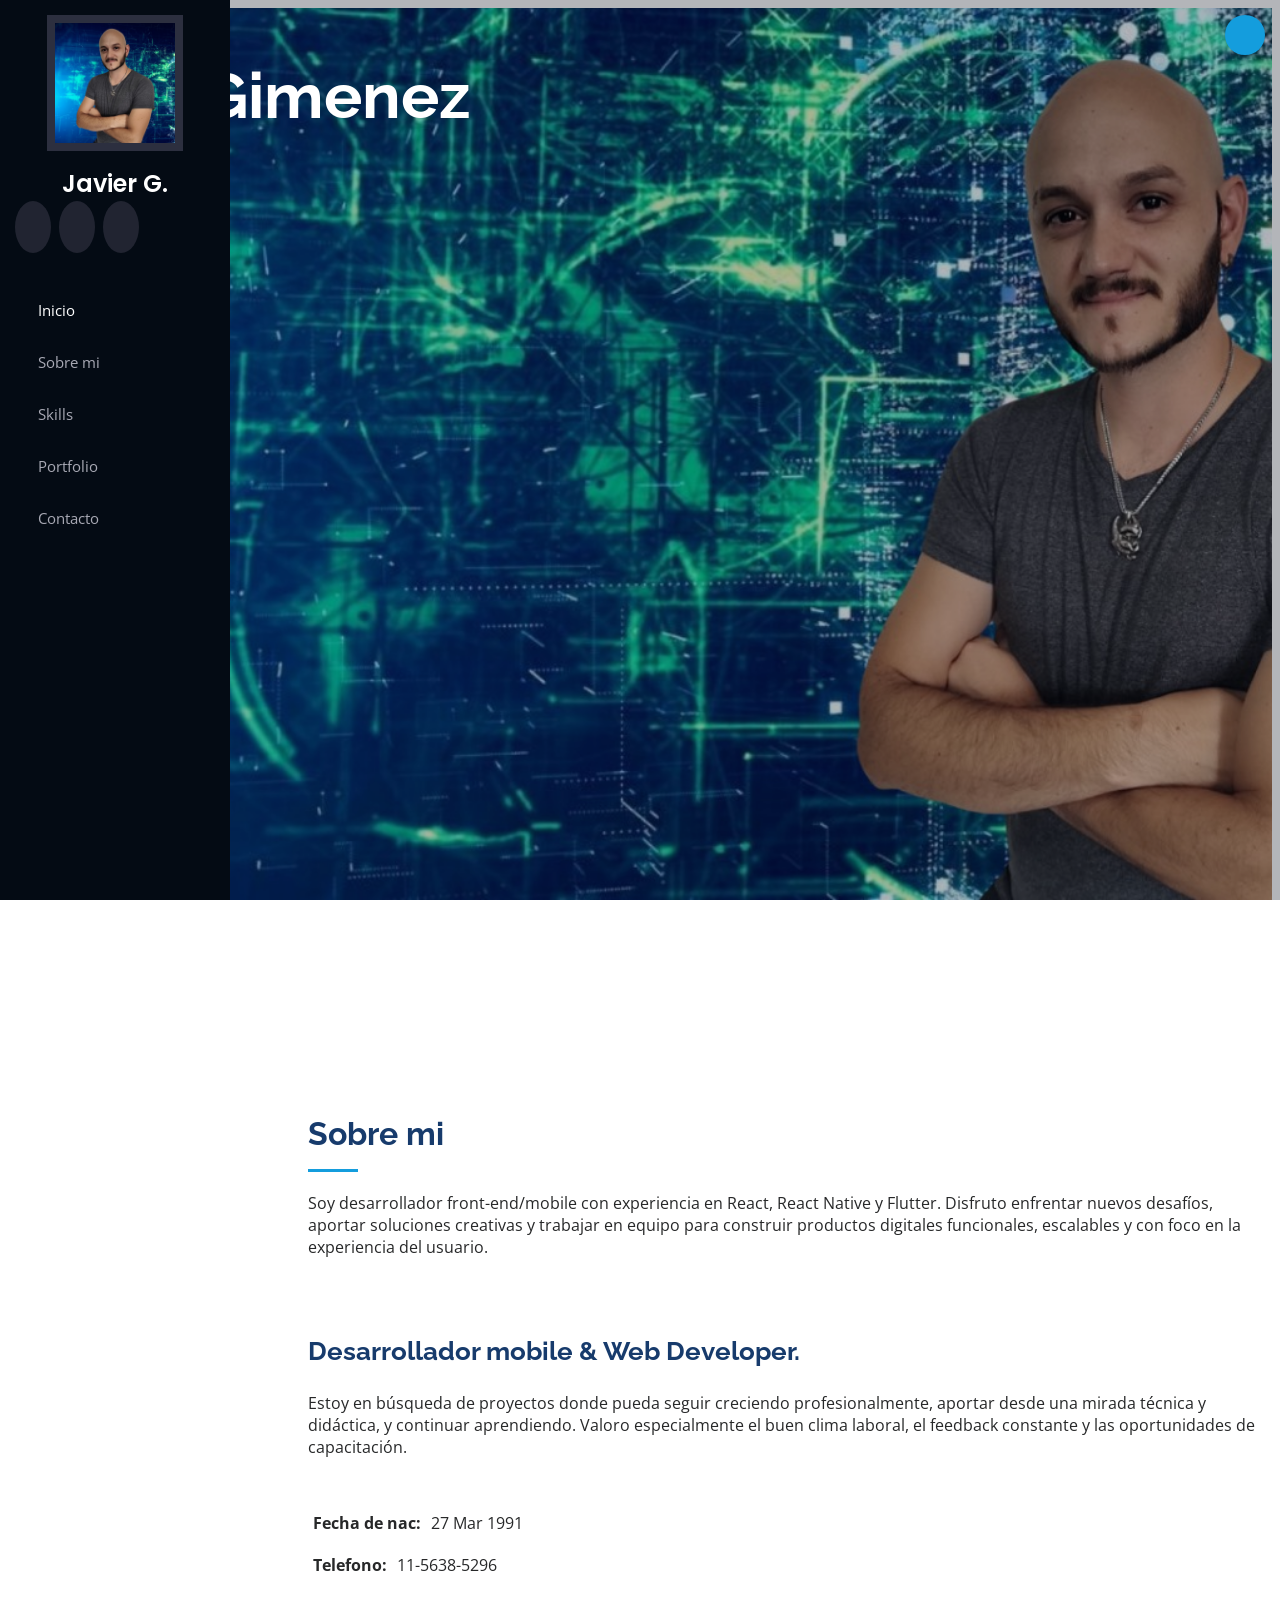
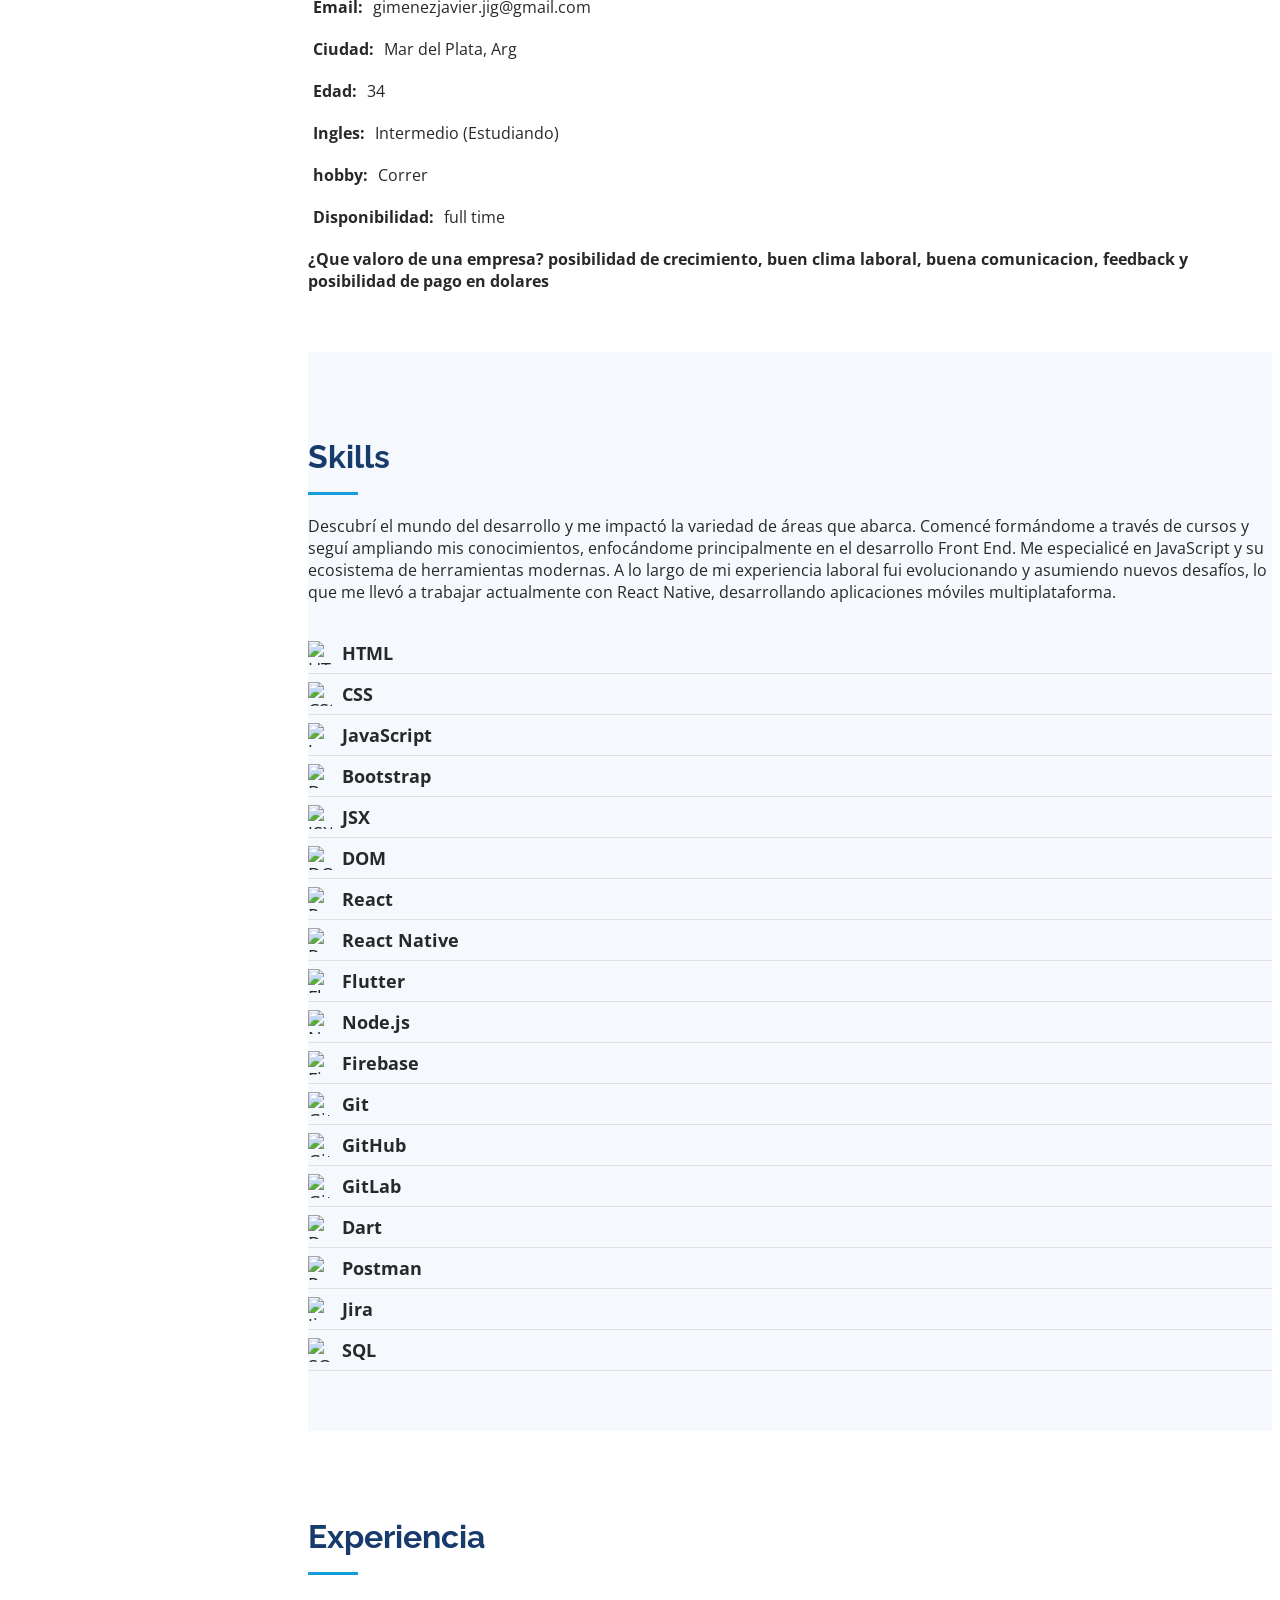
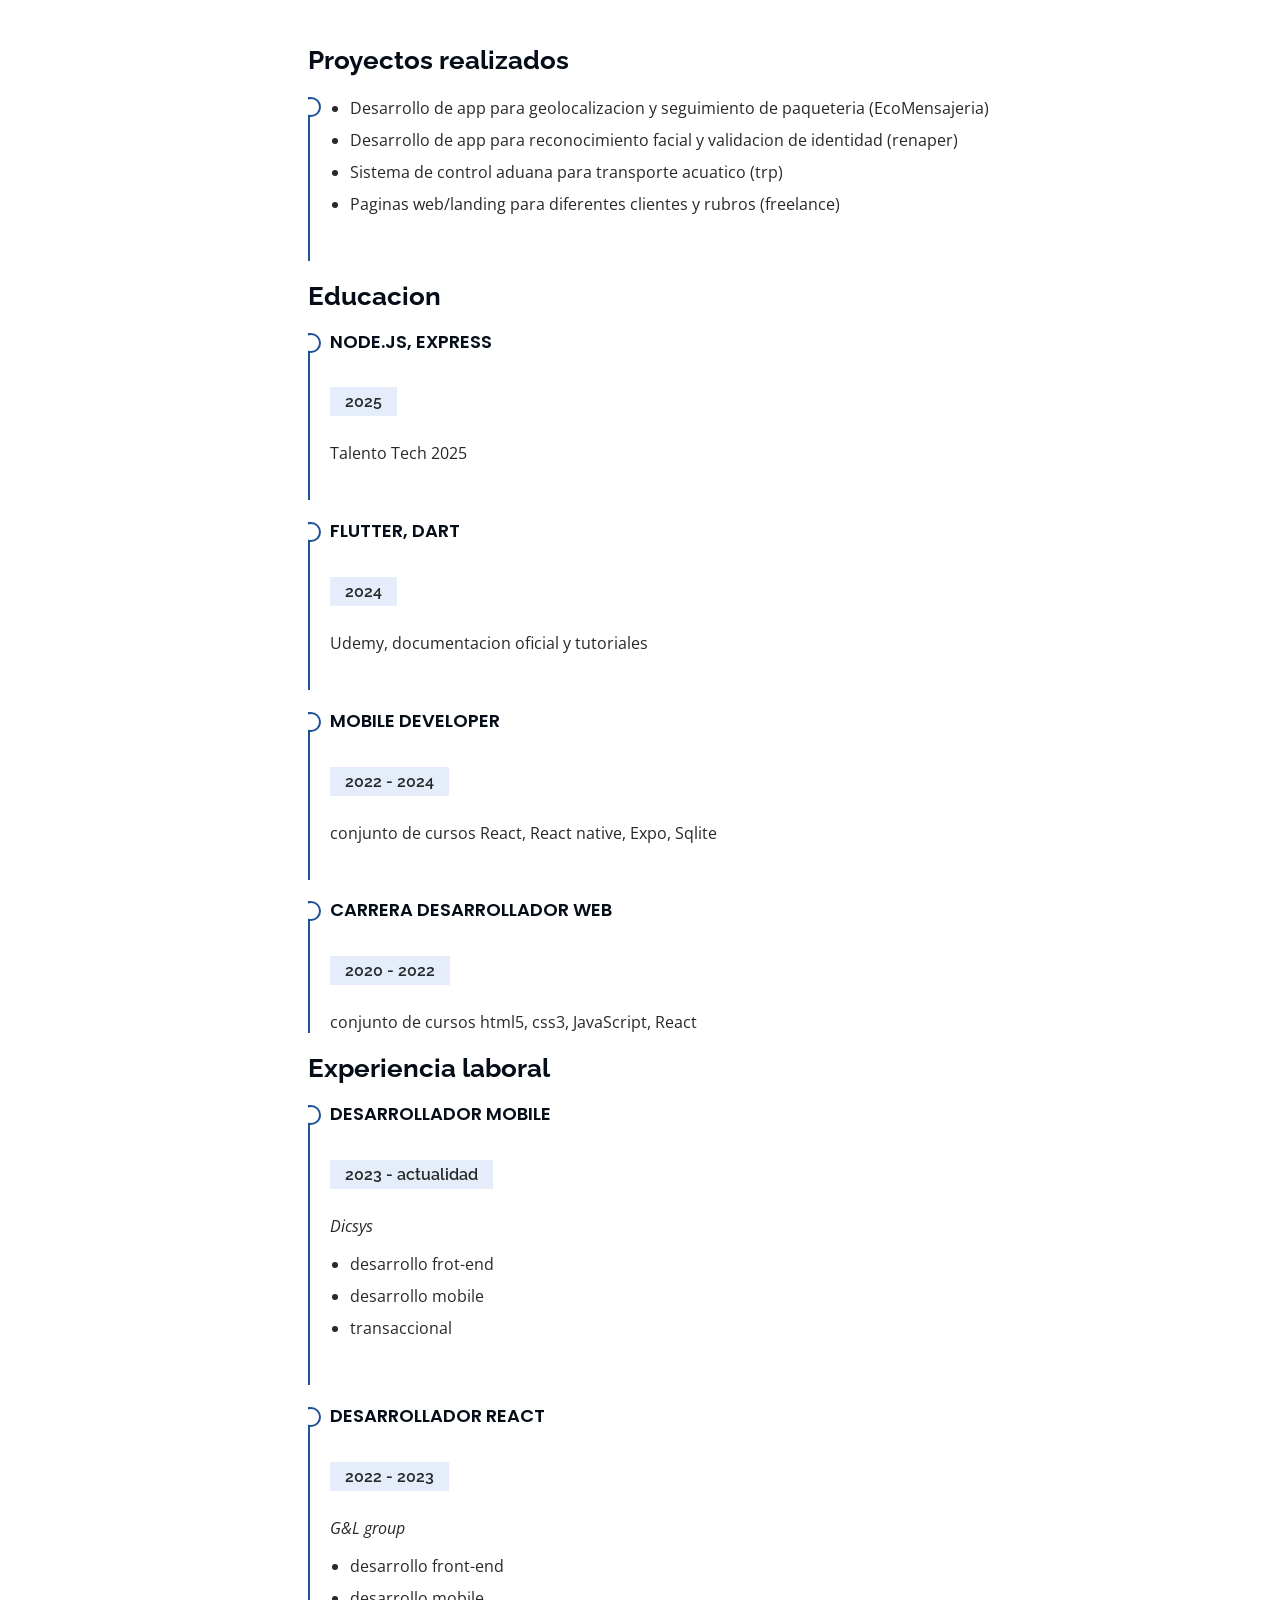
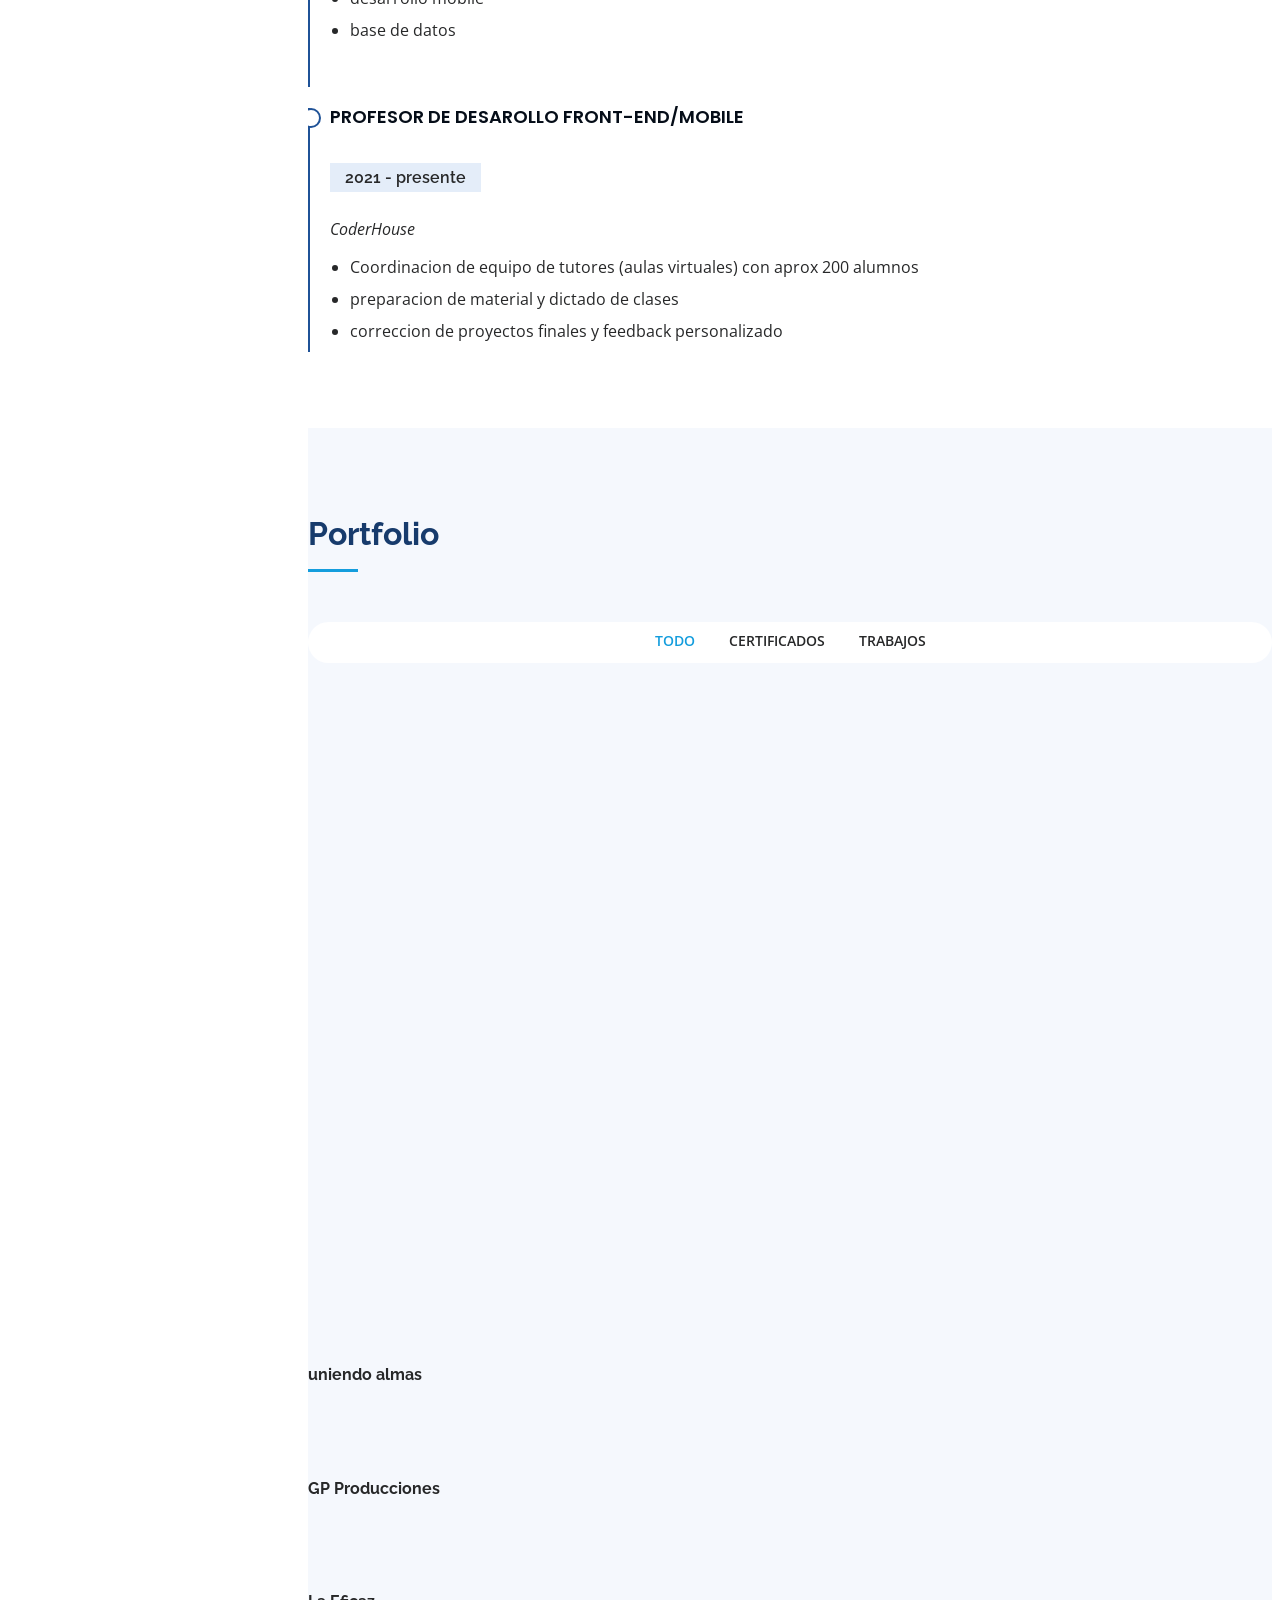
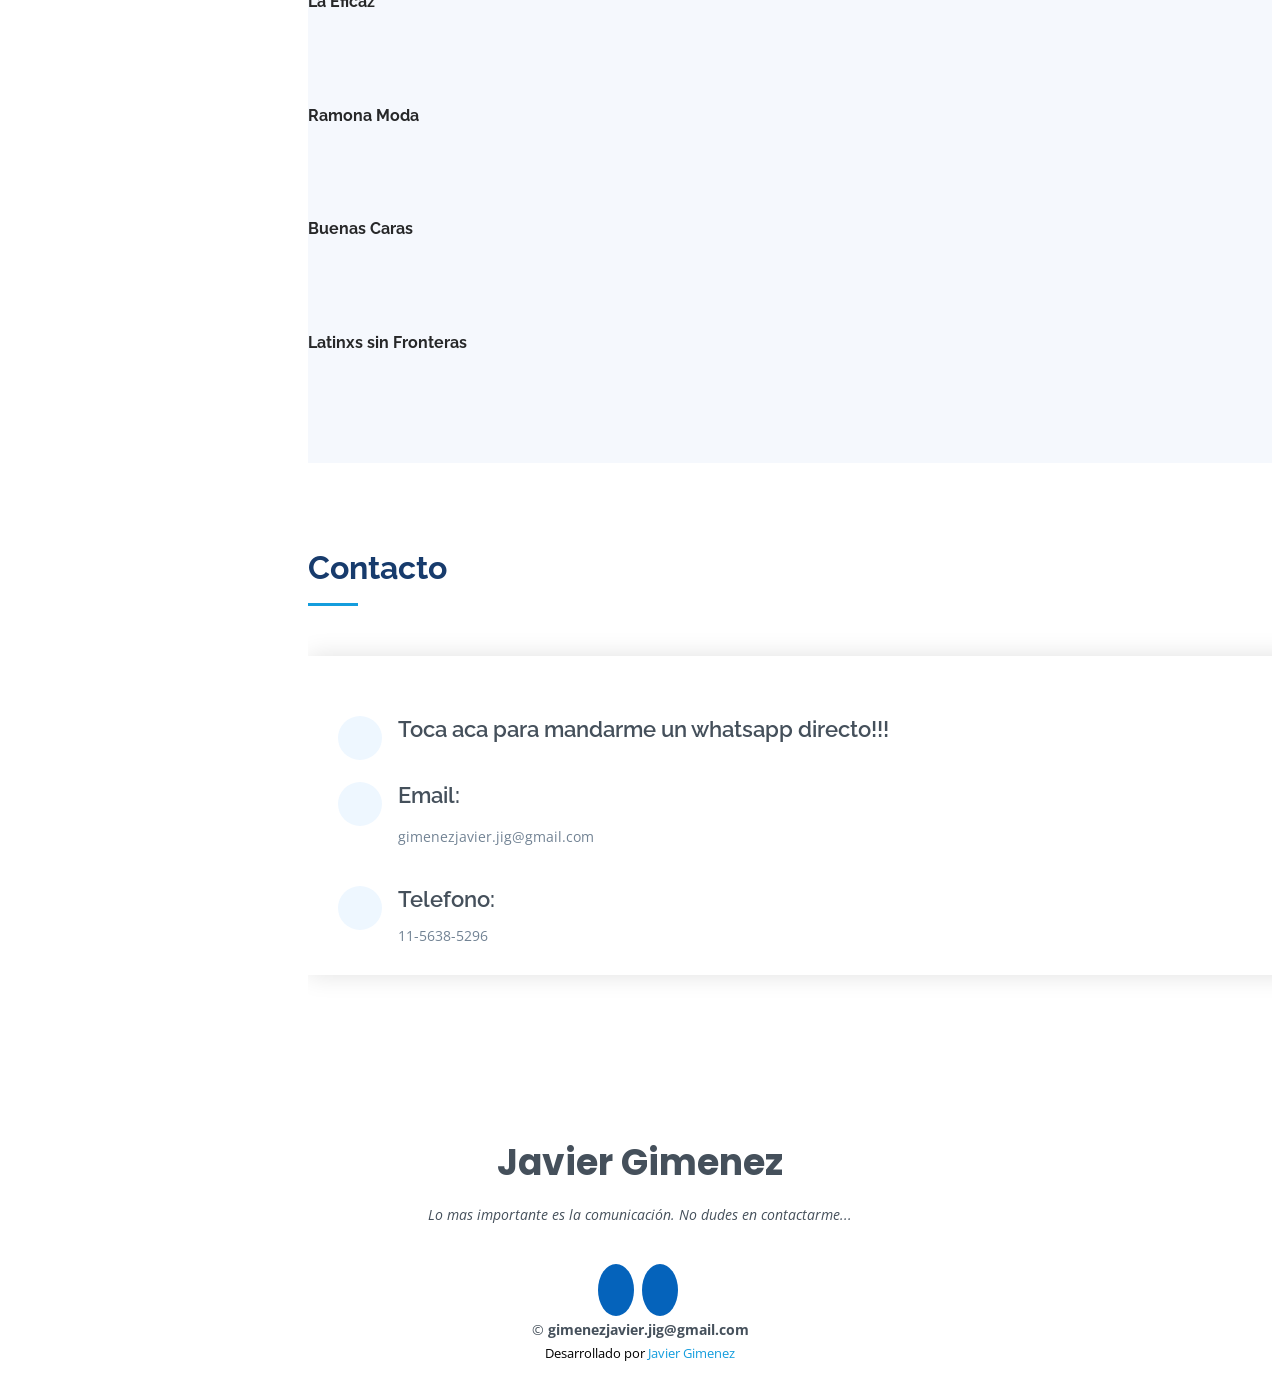
==== index.html @ b29e2209 "actualizacion 2025- mayo" ====
<!DOCTYPE html>
<html lang="en">

<head>
  <meta charset="utf-8">
  <meta content="width=device-width, initial-scale=1.0" name="viewport">

  <title>Javier Gimenez</title>
  <meta content="" name="description">
  <meta content="" name="keywords">

  <!-- Favicons -->
  <link href="assets/img/perfil1.png" rel="icon">
  <link href="assets/img/apple-touch-icon.png" rel="apple-touch-icon">

  <!-- Google Fonts -->
  <link href="https://fonts.googleapis.com/css?family=Open+Sans:300,300i,400,400i,600,600i,700,700i|Raleway:300,300i,400,400i,500,500i,600,600i,700,700i|Poppins:300,300i,400,400i,500,500i,600,600i,700,700i" rel="stylesheet">

  <!-- Vendor CSS Files -->
  <link href="assets/vendor/aos/aos.css" rel="stylesheet">
  <link href="assets/vendor/bootstrap/css/bootstrap.min.css" rel="stylesheet">
  <link href="assets/vendor/bootstrap-icons/bootstrap-icons.css" rel="stylesheet">
  <link href="assets/vendor/boxicons/css/boxicons.min.css" rel="stylesheet">
  <link href="assets/vendor/glightbox/css/glightbox.min.css" rel="stylesheet">
  <link href="assets/vendor/swiper/swiper-bundle.min.css" rel="stylesheet">

  <!-- Template Main CSS File -->
  <link href="assets/css/style.css" rel="stylesheet">

  <!-- =======================================================
  * Template Name: iPortfolio - v3.10.0
  * Template URL: https://bootstrapmade.com/iportfolio-bootstrap-portfolio-websites-template/
  * Author: BootstrapMade.com
  * License: https://bootstrapmade.com/license/
  ======================================================== -->
</head>

<body>

  <!-- ======= Mobile nav toggle button ======= -->
  <i class="bi bi-list mobile-nav-toggle d-xl-none"></i>

  <!-- ======= Header ======= -->
  <header id="header">
    <div class="d-flex flex-column">

      <div class="profile">
        <img src="assets/img/perfil.jpeg" alt="" class="img-fluid circle">
        <h1 class="text-light"><a href="index.html">Javier G.</a></h1>
        <div class="social-links mt-3 text-center">
          
          <a href="https://api.whatsapp.com/send?phone=541156385296&text=Hola%20Javier.%20me%20comunico%20desde%20el%20enlace%20de%tu%cv." class="whatsapp" target="_blank"><i class="bx bxl-whatsapp"></i></a>
          <a href="https://github.com/javierzlafe" class="github" target="_blank"><i class="bx bxl-github"></i></a>
          <a href="https://www.linkedin.com/in/javier-gimenez-jig/" class="linkedin" target="_blank"><i class="bx bxl-linkedin"></i></a>
        </div>
      </div>

      <nav id="navbar" class="nav-menu navbar">
        <ul>
          <li><a href="#hero" class="nav-link scrollto active"><i class="bx bx-home"></i> <span>Inicio</span></a></li>
          <li><a href="#about" class="nav-link scrollto"><i class="bx bx-user"></i> <span>Sobre mi</span></a></li>
          <li><a href="#skills" class="nav-link scrollto"><i class="bx bx-file-blank"></i> <span>Skills</span></a></li>
          <li><a href="#portfolio" class="nav-link scrollto"><i class="bx bx-book-content"></i> <span>Portfolio</span></a></li>
          
          <li><a href="#contact" class="nav-link scrollto"><i class="bx bx-envelope"></i> <span>Contacto</span></a></li>
        </ul>
      </nav><!-- .nav-menu -->
    </div>
  </header><!-- End Header -->

  <!-- ======= INICIO Section ======= -->
  <section id="hero" class="d-flex flex-column justify-content-center align-items-center">
    <div class="hero-container" data-aos="fade-in">
      <h1>Javier Gimenez</h1>
      <p>Desarrollador <span class="typed" data-typed-items="Front-end, Mobile, React/React native"></span></p>
    </div>
  </section><!-- End Hero -->

  <main id="main">

    <!-- ======= SOBRE MI Section ======= -->
    <section id="about" class="about">
      <div class="container">

        <div class="section-title">
          <h2>Sobre mi</h2>
          <p>Soy desarrollador front-end/mobile con experiencia en React, React Native y Flutter. Disfruto enfrentar nuevos desafíos, aportar soluciones creativas y trabajar en equipo para construir productos digitales funcionales, escalables y con foco en la experiencia del usuario.</p>
        </div>

        <div class="row">
          <div class="col-lg-4" data-aos="fade-right">
            <img src="assets/img/perfil1.png" class="img-fluid" alt="">
          </div>
          <div class="col-lg-8 pt-4 pt-lg-0 content" data-aos="fade-left">
            <h3>Desarrollador mobile &amp; Web Developer.</h3>
            <p class="fst-italic">
              Estoy en búsqueda de proyectos donde pueda seguir creciendo profesionalmente, aportar desde una mirada técnica y didáctica, y continuar aprendiendo. Valoro especialmente el buen clima laboral, el feedback constante y las oportunidades de capacitación.

            </p>
            <br>
            <div class="row">
              <div class="col-lg-6">
                <ul>
                  <li><i class="bi bi-chevron-right"></i> <strong>Fecha de nac:</strong> <span>27 Mar 1991</span></li>
                  <li><i class="bi bi-chevron-right"></i> <strong>Telefono:</strong> <span>11-5638-5296</span></li>
                  <li><i class="bi bi-chevron-right"></i> <strong>Email:</strong> <span>gimenezjavier.jig@gmail.com</span></li>
                  <li><i class="bi bi-chevron-right"></i> <strong>Ciudad:</strong> <span>Mar del Plata, Arg</span></li>
                </ul>
              </div>
              <div class="col-lg-6">
                <ul>
                  <li><i class="bi bi-chevron-right"></i> <strong>Edad:</strong> <span>34</span></li>
                  <li><i class="bi bi-chevron-right"></i> <strong>Ingles:</strong> <span>Intermedio (Estudiando)</span></li>
                  <li><i class="bi bi-chevron-right"></i> <strong>hobby:</strong> <span>Correr</span></li>
                  <li><i class="bi bi-chevron-right"></i> <strong>Disponibilidad:</strong> <span>full time</span></li>
                </ul>
              </div>
            </div>
            <p><b>
              ¿Que valoro de una empresa? posibilidad de crecimiento, buen clima laboral, buena comunicacion, feedback y posibilidad de pago en dolares
            </b></p>
          </div>
        </div>

      </div>
    </section><!-- End About Section -->

    <!-- ======= Skills Section ======= -->
    <section id="skills" class="skills section-bg">
      <div class="container">

        <div class="section-title">
          <h2>Skills</h2>
          <p>Descubrí el mundo del desarrollo y me impactó la variedad de 
            áreas que abarca. Comencé formándome a través de cursos y seguí 
            ampliando mis conocimientos, enfocándome principalmente en el 
            desarrollo Front End. Me especialicé en JavaScript y su ecosistema 
            de herramientas modernas. A lo largo de mi experiencia laboral 
            fui evolucionando y asumiendo nuevos desafíos, lo que me llevó a 
            trabajar actualmente con React Native, desarrollando aplicaciones 
            móviles multiplataforma.</p>
        </div>

        <div class="row skills-content">

          <div class="col-lg-6" data-aos="fade-up">
            <ul class="skills-list">
              <li>
                <img src="https://cdn.jsdelivr.net/gh/devicons/devicon/icons/html5/html5-original.svg" alt="HTML" class="skill-icon">
                <strong>HTML</strong>
              </li>
              <li>
                <img src="https://cdn.jsdelivr.net/gh/devicons/devicon/icons/css3/css3-original.svg" alt="CSS" class="skill-icon">
                <strong>CSS</strong>
              </li>
              <li>
                <img src="https://cdn.jsdelivr.net/gh/devicons/devicon/icons/javascript/javascript-original.svg" alt="JavaScript" class="skill-icon">
                <strong>JavaScript</strong>
              </li>
              <li>
                <img src="https://cdn.jsdelivr.net/gh/devicons/devicon/icons/bootstrap/bootstrap-original.svg" alt="Bootstrap" class="skill-icon">
                <strong>Bootstrap</strong>
              </li>
              <li>
                <img src="https://cdn.jsdelivr.net/gh/devicons/devicon/icons/react/react-original.svg" alt="JSX" class="skill-icon">
                <strong>JSX</strong>
              </li>
              <li>
                <img src="https://cdn.jsdelivr.net/gh/devicons/devicon/icons/javascript/javascript-original.svg" alt="DOM" class="skill-icon">
                <strong>DOM</strong>
              </li>
              <li>
                <img src="https://cdn.jsdelivr.net/gh/devicons/devicon/icons/react/react-original.svg" alt="React" class="skill-icon">
                <strong>React</strong>
              </li>
              <li>
                <img src="https://cdn.jsdelivr.net/gh/devicons/devicon/icons/react/react-original.svg" alt="React Native" class="skill-icon">
                <strong>React Native</strong>
              </li>
              <li>
                <img src="https://cdn.jsdelivr.net/gh/devicons/devicon/icons/flutter/flutter-original.svg" alt="Flutter" class="skill-icon">
                <strong>Flutter</strong>
              </li>
            </ul>
          </div>
        
          <div class="col-lg-6" data-aos="fade-up" data-aos-delay="100">
            <ul class="skills-list">
              
              <li>
                <img src="https://cdn.jsdelivr.net/gh/devicons/devicon/icons/nodejs/nodejs-original.svg" alt="Node.js" class="skill-icon">
                <strong>Node.js</strong>
              </li>
              <li>
                <img src="https://cdn.jsdelivr.net/gh/devicons/devicon/icons/firebase/firebase-plain.svg" alt="Firebase" class="skill-icon">
                <strong>Firebase</strong>
              </li>
              <li>
                <img src="https://cdn.jsdelivr.net/gh/devicons/devicon/icons/git/git-original.svg" alt="Git" class="skill-icon">
                <strong>Git</strong>
              </li>
              <li>
                <img src="https://cdn.jsdelivr.net/gh/devicons/devicon/icons/github/github-original.svg" alt="GitHub" class="skill-icon">
                <strong>GitHub</strong>
              </li>
              <li>
                <img src="https://cdn.jsdelivr.net/gh/devicons/devicon/icons/gitlab/gitlab-original.svg" alt="GitLab" class="skill-icon">
                <strong>GitLab</strong>
              </li>
              <li>
                <img src="https://cdn.jsdelivr.net/gh/devicons/devicon/icons/dart/dart-original.svg" alt="Dart" class="skill-icon">
                <strong>Dart</strong>
              </li>
              <li>
                <img src="https://cdn.jsdelivr.net/gh/devicons/devicon/icons/postman/postman-original.svg" alt="Postman" class="skill-icon">
                <strong>Postman</strong>
              </li>
              <li>
                <img src="https://cdn.jsdelivr.net/gh/devicons/devicon/icons/jira/jira-original.svg" alt="Jira" class="skill-icon">
                <strong>Jira</strong>
              </li>
              <li>
                <img src="https://cdn.jsdelivr.net/gh/devicons/devicon/icons/mysql/mysql-original.svg" alt="SQL" class="skill-icon">
                <strong>SQL</strong>
              </li>
            </ul>
          </div>
        
        </div>
        
        
        
        

      </div>
    </section><!-- End Skills Section -->

    <!-- ======= EXPERIENCIA Section ======= -->
    <section id="resume" class="resume">
      <div class="container">

        <div class="section-title">
          <h2>Experiencia</h2>
          
        </div>

        <div class="row">
          <div class="col-lg-6" data-aos="fade-up">
            <h3 class="resume-title">Proyectos realizados</h3>
            <div class="resume-item pb-0">
              <h4></h4>
              
              <ul>
                <li>Desarrollo de app para geolocalizacion y seguimiento de paqueteria (EcoMensajeria)</li>
                <li>Desarrollo de app para reconocimiento facial y validacion de identidad (renaper)</li>
                <li>Sistema de control aduana para transporte acuatico (trp)</li>
                <li>Paginas web/landing para diferentes clientes y rubros (freelance)</li>
              </ul>
            </div>

            <h3 class="resume-title">Educacion</h3>
            <div class="resume-item">
              <h4>Node.js, Express</h4>
              <h5>2025</h5>
              <p>Talento Tech 2025</em></p>
            </div>
            <div class="resume-item">
              <h4>Flutter, Dart</h4>
              <h5>2024</h5>
              <p>Udemy, documentacion oficial y tutoriales</em></p>
            </div>
            
            <div class="resume-item">
              <h4>Mobile developer</h4>
              <h5>2022 - 2024</h5>
              <p>conjunto de cursos React, React native, Expo, Sqlite</em></p>
            </div>
            <div class="resume-item">
              <h4>Carrera desarrollador web</h4>
              <h5>2020 - 2022</h5>
              <p>conjunto de cursos html5, css3, JavaScript, React</p>
            </div>
            
          </div>
          <div class="col-lg-6" data-aos="fade-up" data-aos-delay="100">
            <h3 class="resume-title">Experiencia laboral</h3>
            <div class="resume-item">
              <h4>desarrollador mobile</h4>
              <h5>2023 - actualidad</h5>
              <p><em>Dicsys</em></p>
              <ul>
                <li>desarrollo frot-end</li>
                <li>desarrollo mobile</li>
                <li>transaccional</li>
              </ul>
            </div>
            <div class="resume-item">
              <h4>desarrollador React</h4>
              <h5>2022 - 2023</h5>
              <p><em>G&L group </em></p>
              <ul>
                <li>desarrollo front-end</li>
                <li>desarrollo mobile</li>
                <li>base de datos</li>
              </ul>
            </div>
            <div class="resume-item">
              <h4>profesor de Desarollo front-end/mobile</h4>
              <h5>2021 - presente</h5>
              <p><em>CoderHouse</em></p>
              <ul>
                <li>Coordinacion de equipo de tutores
                  (aulas virtuales) con aprox 200 alumnos</li>
                <li>preparacion de material y dictado de clases</li>
                <li>correccion de proyectos finales y feedback personalizado</li>
                
              </ul>
            </div>
            
          </div>
        </div>

      </div>
    </section><!-- End Resume Section -->

    <!-- ======= Portfolio Section ======= -->
    <section id="portfolio" class="portfolio section-bg">
      <div class="container">

        <div class="section-title">
          <h2>Portfolio</h2>
          <p></p>
        </div>

        <div class="row" data-aos="fade-up">
          <div class="col-lg-12 d-flex justify-content-center">
            <ul id="portfolio-flters">
              <li data-filter="*" class="filter-active">Todo</li>
              <li data-filter=".filter-certificados">Certificados</li>
              <li data-filter=".filter-app">Trabajos</li>
              <!-- <li data-filter=".filter-web">Web</li> -->
            </ul>
          </div>
        </div>

        <div class="row portfolio-container" data-aos="fade-up" data-aos-delay="200">

          <div class="col-lg-4 col-md-6 portfolio-item filter-certificados">
            <div class="portfolio-wrap">
              <img src="assets/img/certificados/certificado j2se.jpg" class="img-fluid" alt="">
              <div class="portfolio-links">
                <a href="assets/img/certificados/certificado j2se.jpg" data-gallery="portfolioGallery" class="portfolio-lightbox" ><i class="bx bx-plus"></i></a>
                <!-- <a href="portfolio-details.html" title="More Details"><i class="bx bx-link"></i></a> -->
              </div>
            </div>
          </div>

          <div class="col-lg-4 col-md-6 portfolio-item filter-certificados">
            <div class="portfolio-wrap">
              <img src=" assets/img/certificados/certificado-desarrolloWeb.png" class="img-fluid" alt="">
              <div class="portfolio-links">
                <a href="assets/img/certificados/certificado-desarrolloWeb.png" data-gallery="portfolioGallery" class="portfolio-lightbox" ><i class="bx bx-plus"></i></a>
                
              </div>
            </div>
          </div>

          <div class="col-lg-4 col-md-6 portfolio-item filter-certificados">
            <div class="portfolio-wrap">
              <img src="assets/img/certificados/certificado Reactjs.jpg" class="img-fluid" alt="">
              <div class="portfolio-links">
                <a href="assets/img/certificados/certificado Reactjs.jpg" data-gallery="portfolioGallery" class="portfolio-lightbox" ><i class="bx bx-plus"></i></a>
                
              </div>
            </div>
          </div>
          <div class="col-lg-4 col-md-6 portfolio-item filter-certificados">
            <div class="portfolio-wrap">
              <img src="assets/img/certificados/certificado-gestionTiempoEficiencia.png" class="img-fluid" alt="">
              <div class="portfolio-links">
                <a href="assets/img/certificados/certificado-gestionTiempoEficiencia.png" data-gallery="portfolioGallery" class="portfolio-lightbox" ><i class="bx bx-plus"></i></a>                
              </div>
            </div>
          </div>


          <div class="col-lg-4 col-md-6 portfolio-item filter-certificados">
            <div class="portfolio-wrap">
              <img src="assets/img/certificados/certificado-JavaScript.png" class="img-fluid" alt="">
              <div class="portfolio-links">
                <a href="assets/img/certificados/certificado-JavaScript.png" data-gallery="portfolioGallery" class="portfolio-lightbox" ><i class="bx bx-plus"></i></a>
                
              </div>
            </div>
          </div>

          <div class="col-lg-4 col-md-6 portfolio-item filter-certificados">
            <div class="portfolio-wrap">
              <img src="assets/img/certificados/certificado java hibernate.jpg" class="img-fluid" alt="">
              <div class="portfolio-links">
                <a href="assets/img/certificados/certificado java hibernate.jpg" data-gallery="portfolioGallery" class="portfolio-lightbox" ><i class="bx bx-plus"></i></a>
                
              </div>
            </div>
          </div>

          <div class="col-lg-4 col-md-6 portfolio-item filter-certificados">
            <div class="portfolio-wrap">
              <img src="assets/img/certificados/desarrollo web 1.jpg" class="img-fluid" alt="">
              <div class="portfolio-links">
                <a href="assets/img/certificados/desarrollo web 1.jpg" data-gallery="portfolioGallery" class="portfolio-lightbox" ><i class="bx bx-plus"></i></a>
                
              </div>
            </div>
          </div>
          

          <div class="col-lg-4 col-md-6 portfolio-item filter-certificados">
            <div class="portfolio-wrap">
              <img src="assets/img/certificados/certificado-git.jpg" class="img-fluid" alt="">
              <div class="portfolio-links">
                <a href="assets/img/certificados/certificado-git.jpg" data-gallery="portfolioGallery" class="portfolio-lightbox" "><i class="bx bx-plus"></i></a>
                
              </div>
            </div>
          </div>

          

          <div class="col-lg-4 col-md-6 portfolio-item filter-certificados">
            <div class="portfolio-wrap">
              <img src="assets/img/certificados/certificado-React-Coderhouse.png" class="img-fluid" alt="">
              <div class="portfolio-links">
                <a href="assets/img/certificados/certificado-React-Coderhouse.png" data-gallery="portfolioGallery" class="portfolio-lightbox" ><i class="bx bx-plus"></i></a>
               
              </div>
            </div>
          </div>

          <div class="col-lg-4 col-md-6 portfolio-item filter-certificados">
            <div class="portfolio-wrap">
              <img src="assets/img/certificados/certificado-solucionesAgiles.png" class="img-fluid" alt="">
              <div class="portfolio-links">
                <a href="assets/img/certificados/certificado-solucionesAgiles.png" data-gallery="portfolioGallery" class="portfolio-lightbox" ><i class="bx bx-plus"></i></a>
                
              </div>
            </div>
          </div>
          <div class="col-lg-4 col-md-6 portfolio-item filter-certificados">
            <div class="portfolio-wrap">
              <img src="assets/img/certificados/desarrollo we 2.jpg" class="img-fluid" alt="">
              <div class="portfolio-links">
                <a href="assets/img/certificados/desarrollo we 2.jpg" data-gallery="portfolioGallery" class="portfolio-lightbox" ><i class="bx bx-plus"></i></a>
                
              </div>
            </div>
          </div>
          
          <div class="col-lg-4 col-md-6 portfolio-item filter-certificados">
            <div class="portfolio-wrap">
              <img src="assets/img/certificados/Spring.jpg" class="img-fluid" alt="">
              <div class="portfolio-links">
                <a href="assets/img/certificados/Spring.jpg" data-gallery="portfolioGallery" class="portfolio-lightbox" title="Web 3"><i class="bx bx-plus"></i></a>
                <a href="portfolio-details.html" title="More Details"><i class="bx bx-link"></i></a>
              </div>
            </div>
          </div>

             <!-- TRABAJOS -->

             <div class="col-lg-4 col-md-6 portfolio-item filter-app">
              <div class="portfolio-wrap" >
                <img src="assets/img/uniendoalmas.jpg" class="img-fluid" alt="">
                <div class="portfolio-info">
                  <h4>uniendo almas</h4>
                  
                  <div class="portfolio-links">
                    <a href="assets/img/uniendoalmas.jpg" data-gallery="portfolioGallery" class="portfolio-lightbox" ><i class="bx bx-plus"></i></a>
                    <a href="https://www.uniendoalma.com/" class="portfolio-details-lightbox" target="_blank" data-glightbox="type: external" title="pagina uniendo almas"><i class="bx bx-link"></i></a>
                  </div>
                </div>
              </div>
            </div>
  
            <div class="col-lg-4 col-md-6 portfolio-item filter-app">
              <div class="portfolio-wrap">
                <img src="assets/img/gp producciones2.jpg" class="img-fluid" alt="">
                <div class="portfolio-info">
                  <h4>GP Producciones</h4>
                  <div class="portfolio-links">
                    <a href="assets/img/gp producciones.jpg" data-gallery="portfolioGallery" class="portfolio-lightbox" ><i class="bx bx-plus"></i></a>
                    <a href="https://javierzlafe.github.io/GpProducciones/" class="portfolio-details-lightbox" target="_blank" data-glightbox="type: external" title="GP producciones"><i class="bx bx-link"></i></a>
                  </div>
                </div>
              </div>
            </div>
  
            <div class="col-lg-4 col-md-6 portfolio-item filter-app">
              <div class="portfolio-wrap">
                <img src="assets/img/la eficaz.jpg" class="img-fluid" alt="">
                <div class="portfolio-info">
                  <h4>La Eficaz</h4>
                  
                  <div class="portfolio-links">
                    <a href="assets/img/la eficaz.jpg" data-gallery="portfolioGallery" class="portfolio-lightbox"><i class="bx bx-plus"></i></a>
                    <a href="https://javierzlafe.github.io/LaEficaz/" class="portfolio-details-lightbox" target="_blank" data-glightbox="type: external" title="la eficaz"><i class="bx bx-link"></i></a>
                  </div>
                </div>
              </div>
            </div>
            <div class="col-lg-4 col-md-6 portfolio-item filter-app">
              <div class="portfolio-wrap">
                <img src="assets/img/ramona.jpg" class="img-fluid" alt="">
                <div class="portfolio-info">
                  <h4>Ramona Moda</h4>
                  
                  <div class="portfolio-links">
                    <a href="assets/img/ramona.jpg" data-gallery="portfolioGallery" class="portfolio-lightbox"><i class="bx bx-plus"></i></a>
                    <a href="https://javierzlafe.github.io/RamonaStyle/" class="portfolio-details-lightbox" target="_blank" data-glightbox="type: external" title="Ramona Moda"><i class="bx bx-link"></i></a>
                  </div>
                </div>
              </div>
            </div>
            <div class="col-lg-4 col-md-6 portfolio-item filter-app">
              <div class="portfolio-wrap">
                <img src="assets/img/buenas caras.jpg" class="img-fluid" alt="">
                <div class="portfolio-info">
                  <h4>Buenas Caras</h4>
                  
                  <div class="portfolio-links">
                    <a href="assets/img/buenas caras.jpg" data-gallery="portfolioGallery" class="portfolio-lightbox"><i class="bx bx-plus"></i></a>
                    <a href="https://javierzlafe.github.io/proyecto-coderhouse/" class="portfolio-details-lightbox" target="_blank" data-glightbox="type: external" title="la eficaz"><i class="bx bx-link"></i></a>
                  </div>
                </div>
              </div>
            </div>
            <div class="col-lg-4 col-md-6 portfolio-item filter-app">
              <div class="portfolio-wrap">
                <img src="assets/img/latinos.jpg" class="img-fluid" alt="">
                <div class="portfolio-info">
                  <h4>Latinxs sin Fronteras</h4>
                  
                  <div class="portfolio-links">
                    <a href="assets/img/latinos.jpg" data-gallery="portfolioGallery" class="portfolio-lightbox"><i class="bx bx-plus"></i></a>
                    <a href="https://javierzlafe.github.io/latinos-sin-fronteras/" class="portfolio-details-lightbox" target="_blank" data-glightbox="type: external" title="la eficaz"><i class="bx bx-link"></i></a>
                  </div>
                </div>
              </div>
            </div>

        </div>

      </div>
    </section><!-- End Portfolio Section -->

    <!-- ======= Services Section ======= -->
    <!-- <section id="services" class="services">
      <div class="container">

        <div class="section-title">
          <h2>Services</h2>
          <p>Magnam dolores commodi suscipit. Necessitatibus eius consequatur ex aliquid fuga eum quidem. Sit sint consectetur velit. Quisquam quos quisquam cupiditate. Et nemo qui impedit suscipit alias ea. Quia fugiat sit in iste officiis commodi quidem hic quas.</p>
        </div>

        <div class="row">
          <div class="col-lg-4 col-md-6 icon-box" data-aos="fade-up">
            <div class="icon"><i class="bi bi-briefcase"></i></div>
            <h4 class="title"><a href="">Lorem Ipsum</a></h4>
            <p class="description">Voluptatum deleniti atque corrupti quos dolores et quas molestias excepturi sint occaecati cupiditate non provident</p>
          </div>
          <div class="col-lg-4 col-md-6 icon-box" data-aos="fade-up" data-aos-delay="100">
            <div class="icon"><i class="bi bi-card-checklist"></i></div>
            <h4 class="title"><a href="">Dolor Sitema</a></h4>
            <p class="description">Minim veniam, quis nostrud exercitation ullamco laboris nisi ut aliquip ex ea commodo consequat tarad limino ata</p>
          </div>
          <div class="col-lg-4 col-md-6 icon-box" data-aos="fade-up" data-aos-delay="200">
            <div class="icon"><i class="bi bi-bar-chart"></i></div>
            <h4 class="title"><a href="">Sed ut perspiciatis</a></h4>
            <p class="description">Duis aute irure dolor in reprehenderit in voluptate velit esse cillum dolore eu fugiat nulla pariatur</p>
          </div>
          <div class="col-lg-4 col-md-6 icon-box" data-aos="fade-up" data-aos-delay="300">
            <div class="icon"><i class="bi bi-binoculars"></i></div>
            <h4 class="title"><a href="">Magni Dolores</a></h4>
            <p class="description">Excepteur sint occaecat cupidatat non proident, sunt in culpa qui officia deserunt mollit anim id est laborum</p>
          </div>
          <div class="col-lg-4 col-md-6 icon-box" data-aos="fade-up" data-aos-delay="400">
            <div class="icon"><i class="bi bi-brightness-high"></i></div>
            <h4 class="title"><a href="">Nemo Enim</a></h4>
            <p class="description">At vero eos et accusamus et iusto odio dignissimos ducimus qui blanditiis praesentium voluptatum deleniti atque</p>
          </div>
          <div class="col-lg-4 col-md-6 icon-box" data-aos="fade-up" data-aos-delay="500">
            <div class="icon"><i class="bi bi-calendar4-week"></i></div>
            <h4 class="title"><a href="">Eiusmod Tempor</a></h4>
            <p class="description">Et harum quidem rerum facilis est et expedita distinctio. Nam libero tempore, cum soluta nobis est eligendi</p>
          </div>
        </div>

      </div>
    </section> --><!-- End Services Section -->

    <!-- ======= Testimonials Section ======= -->
    <!-- End Testimonials Section -->

    <!-- ======= Contact Section ======= -->
    <section id="contact" class="contact">
      <div class="container" data-aos="fade-up">

        <div class="section-title">
          <h2>Contacto</h2>
        </div>

        <div class="row justify-content-center">

          <div class="col-lg-4">
            <div class="info">
              <div class="address">
                
                <i class="bi bi-whatsapp"></i>
                <a href="https://api.whatsapp.com/send?phone=541156385296&text=Hola javier.%20me%20comunico%20desde%20el%20enlace%20de%tu%cv." target="_blank" class="fa fa-whatsapp"><h4>Toca aca para mandarme un whatsapp directo!!!</h4></a>
                
              </div>

              <div class="email">
                <i class="bi bi-envelope"></i>
                <h4>Email:</h4>
                <p>gimenezjavier.jig@gmail.com</p>
              </div>

              <div class="phone">
                <i class="bi bi-phone"></i>
                <h4>Telefono:</h4>
                <p>11-5638-5296</p>
              </div>

            </div>

          </div>


        </div>

      </div>
    </section><!-- End Contact Section -->

  </main><!-- End #main -->

  <!-- ======= Footer ======= -->

  <footer id="footer">
    <div class="container">
      <h3>Javier Gimenez</h3>
      <p>Lo mas importante es la comunicación. No dudes en contactarme... </p>
      
      <div class="social-links">
        
        <a href="https://www.linkedin.com/in/javier-gimenez-jig/" class="linkedin" target="_blank"><i class="bx bxl-linkedin"></i></a>
        <a href="https://api.whatsapp.com/send?phone=541156385296&text=Hola%20Javier.%20me%20comunico%20desde%20el%20enlace%20de%tu%cv." class="whatsapp" target="_blank"><i class="bx bxl-whatsapp"></i></a>
        
      </div>
      
      <div class="copyright">
        &copy; <strong><span>gimenezjavier.jig@gmail.com</span></strong>
      </div>
      <div class="credits">
      
      Desarrollado por <a href="https://www.linkedin.com/in/javier-gimenez-jig/">Javier Gimenez </a></a>
      <a class="navbar-logo" target="_blank" href="https://www.linkedin.com/in/javier-gimenez-jig/">
        
      </a>
      </div>
    </div>
  </footer><!-- End Footer -->
  

  <a href="#" class="back-to-top d-flex align-items-center justify-content-center"><i class="bi bi-arrow-up-short"></i></a>

  <!-- Vendor JS Files -->
  <script src="assets/vendor/purecounter/purecounter_vanilla.js"></script>
  <script src="assets/vendor/aos/aos.js"></script>
  <script src="assets/vendor/bootstrap/js/bootstrap.bundle.min.js"></script>
  <script src="assets/vendor/glightbox/js/glightbox.min.js"></script>
  <script src="assets/vendor/isotope-layout/isotope.pkgd.min.js"></script>
  <script src="assets/vendor/swiper/swiper-bundle.min.js"></script>
  <script src="assets/vendor/typed.js/typed.min.js"></script>
  <script src="assets/vendor/waypoints/noframework.waypoints.js"></script>
  <script src="assets/vendor/php-email-form/validate.js"></script>

  <!-- Template Main JS File -->
  <script src="assets/js/main.js"></script>

</body>

</html>
---- assets/css/style.css ----
/**
* Template Name: iPortfolio - v3.10.0
* Template URL: https://bootstrapmade.com/iportfolio-bootstrap-portfolio-websites-template/
* Author: BootstrapMade.com
* License: https://bootstrapmade.com/license/
*/

/*--------------------------------------------------------------
# General
--------------------------------------------------------------*/
body {
  font-family: "Open Sans", sans-serif;
  color: #272829;
}

a {
  color: #149ddd;
  text-decoration: none;
}

a:hover {
  color: #37b3ed;
  text-decoration: none;
}

h1,
h2,
h3,
h4,
h5,
h6 {
  font-family: "Raleway", sans-serif;
}

/*--------------------------------------------------------------
# Back to top button
--------------------------------------------------------------*/
.back-to-top {
  position: fixed;
  visibility: hidden;
  opacity: 0;
  right: 15px;
  bottom: 15px;
  z-index: 996;
  background: #149ddd;
  width: 40px;
  height: 40px;
  border-radius: 50px;
  transition: all 0.4s;
}

.back-to-top i {
  font-size: 28px;
  color: #fff;
  line-height: 0;
}

.back-to-top:hover {
  background: #2eafec;
  color: #fff;
}

.back-to-top.active {
  visibility: visible;
  opacity: 1;
}

/*--------------------------------------------------------------
# Header
--------------------------------------------------------------*/
#header {
  position: fixed;
  top: 0;
  left: 0;
  bottom: 0;
  width: 200px;
  transition: all ease-in-out 0.5s;
  z-index: 9997;
  transition: all 0.5s;
  padding: 0 15px;
  background: #040b14;
  overflow-y: auto;
}

#header .profile img {
  margin: 15px auto;
  display: block;
  width: 120px;
  border: 8px solid #2c2f3f;
}

#header .profile h1 {
  font-size: 24px;
  margin: 0;
  padding: 0;
  font-weight: 600;
  -moz-text-align-last: center;
  text-align-last: center;
  font-family: "Poppins", sans-serif;
}

#header .profile h1 a,
#header .profile h1 a:hover {
  color: #fff;
  text-decoration: none;
}

#header .profile .social-links a {
  font-size: 18px;
  display: inline-block;
  background: #212431;
  color: #fff;
  line-height: 1;
  padding: 8px 0;
  margin-right: 4px;
  border-radius: 50%;
  text-align: center;
  width: 36px;
  height: 36px;
  transition: 0.3s;
}

#header .profile .social-links a:hover {
  background: #149ddd;
  color: #fff;
  text-decoration: none;
}

#main {
  margin-left: 300px;
}

@media (max-width: 1199px) {
  #header {
    left: -300px;
  }

  #main {
    margin-left: 0;
  }
}

/*--------------------------------------------------------------
# Navigation Menu
--------------------------------------------------------------*/
/* Desktop Navigation */
.nav-menu {
  padding: 30px 0 0 0;
}

.nav-menu * {
  margin: 0;
  padding: 0;
  list-style: none;
}

.nav-menu>ul>li {
  position: relative;
  white-space: nowrap;
}

.nav-menu a,
.nav-menu a:focus {
  display: flex;
  align-items: center;
  color: #a8a9b4;
  padding: 12px 15px;
  margin-bottom: 8px;
  transition: 0.3s;
  font-size: 15px;
}

.nav-menu a i,
.nav-menu a:focus i {
  font-size: 24px;
  padding-right: 8px;
  color: #6f7180;
}

.nav-menu a:hover,
.nav-menu .active,
.nav-menu .active:focus,
.nav-menu li:hover>a {
  text-decoration: none;
  color: #fff;
}

.nav-menu a:hover i,
.nav-menu .active i,
.nav-menu .active:focus i,
.nav-menu li:hover>a i {
  color: #149ddd;
}

/* Mobile Navigation */
.mobile-nav-toggle {
  position: fixed;
  right: 15px;
  top: 15px;
  z-index: 9998;
  border: 0;
  font-size: 24px;
  transition: all 0.4s;
  outline: none !important;
  background-color: #149ddd;
  color: #fff;
  width: 40px;
  height: 40px;
  display: inline-flex;
  align-items: center;
  justify-content: center;
  line-height: 0;
  border-radius: 50px;
  cursor: pointer;
}

.mobile-nav-active {
  overflow: hidden;
}

.mobile-nav-active #header {
  left: 0;
}

/*--------------------------------------------------------------
# Hero Section
--------------------------------------------------------------*/
#hero {
  width: 100%;
  height: 100vh;
  background: url("../img/banner-azul.jpeg") top center;
  background-size: cover;
}

#hero:before {
  content: "";
  background: rgba(5, 13, 24, 0.3);
  position: absolute;
  bottom: 0;
  top: 0;
  left: 0;
  right: 0;
  z-index: 1;
}

#hero .hero-container {
  position: relative;
  z-index: 2;
  min-width: 300px;
}

#hero h1 {
  margin: 0 0 10px 0;
  font-size: 64px;
  font-weight: 700;
  line-height: 56px;
  color: #fff;
}

#hero p {
  color: #fff;
  margin-bottom: 50px;
  font-size: 26px;
  font-family: "Poppins", sans-serif;
}

#hero p span {
  color: #fff;
  padding-bottom: 4px;
  letter-spacing: 1px;
  border-bottom: 3px solid #149ddd;
}

@media (min-width: 1024px) {
  #hero {
    background-attachment: fixed;
  }
}

@media (max-width: 768px) {
  #hero h1 {
    font-size: 28px;
    line-height: 36px;
  }

  #hero h2 {
    font-size: 18px;
    line-height: 24px;
    margin-bottom: 30px;
  }
}

/*--------------------------------------------------------------
# Sections General
--------------------------------------------------------------*/
section {
  padding: 60px 0;
  overflow: hidden;
}

.section-bg {
  background: #f5f8fd;
}

.section-title {
  padding-bottom: 30px;
}

.section-title h2 {
  font-size: 32px;
  font-weight: bold;
  margin-bottom: 20px;
  padding-bottom: 20px;
  position: relative;
  color: #173b6c;
}

.section-title h2::after {
  content: "";
  position: absolute;
  display: block;
  width: 50px;
  height: 3px;
  background: #149ddd;
  bottom: 0;
  left: 0;
}

.section-title p {
  margin-bottom: 0;
}

/*--------------------------------------------------------------
# About
--------------------------------------------------------------*/
.about .content h3 {
  font-weight: 700;
  font-size: 26px;
  color: #173b6c;
}

.about .content ul {
  list-style: none;
  padding: 0;
}

.about .content ul li {
  margin-bottom: 20px;
  display: flex;
  align-items: center;
}

.about .content ul strong {
  margin-right: 10px;
}

.about .content ul i {
  font-size: 16px;
  margin-right: 5px;
  color: #149ddd;
  line-height: 0;
}

.about .content p:last-child {
  margin-bottom: 0;
}

/*--------------------------------------------------------------
# Facts
--------------------------------------------------------------*/
.facts {
  padding-bottom: 30px;
}

.facts .count-box {
  padding: 30px;
  width: 100%;
}

.facts .count-box i {
  display: block;
  font-size: 44px;
  color: #149ddd;
  float: left;
  line-height: 0;
}

.facts .count-box span {
  font-size: 48px;
  line-height: 40px;
  display: block;
  font-weight: 700;
  color: #050d18;
  margin-left: 60px;
}

.facts .count-box p {
  padding: 15px 0 0 0;
  margin: 0 0 0 60px;
  font-family: "Raleway", sans-serif;
  font-size: 14px;
  color: #122f57;
}

.facts .count-box a {
  font-weight: 600;
  display: block;
  margin-top: 20px;
  color: #122f57;
  font-size: 15px;
  font-family: "Poppins", sans-serif;
  transition: ease-in-out 0.3s;
}

.facts .count-box a:hover {
  color: #1f5297;
}

/*--------------------------------------------------------------
# Akills
--------------------------------------------------------------*/
.skills .progress {
  height: 60px;
  display: block;
  background: none;
  border-radius: 0;
}

.skills .progress .skill {
  padding: 0;
  margin: 0 0 6px 0;
  text-transform: uppercase;
  display: block;
  font-weight: 600;
  font-family: "Poppins", sans-serif;
  color: #050d18;
}

.skills .progress .skill .val {
  float: right;
  font-style: normal;
}

.skills .progress-bar-wrap {
  background: #dce8f8;
  height: 10px;
}

.skills .progress-bar {
  width: 1px;
  height: 10px;
  transition: 0.9s;
  background-color: #149ddd;
}

/*--------------------------------------------------------------
# Resume
--------------------------------------------------------------*/
.resume .resume-title {
  font-size: 26px;
  font-weight: 700;
  margin-top: 20px;
  margin-bottom: 20px;
  color: #050d18;
}

.resume .resume-item {
  padding: 0 0 20px 20px;
  margin-top: -2px;
  border-left: 2px solid #1f5297;
  position: relative;
}

.resume .resume-item h4 {
  line-height: 18px;
  font-size: 18px;
  font-weight: 600;
  text-transform: uppercase;
  font-family: "Poppins", sans-serif;
  color: #050d18;
  margin-bottom: 10px;
}

.resume .resume-item h5 {
  font-size: 16px;
  background: #e4edf9;
  padding: 5px 15px;
  display: inline-block;
  font-weight: 600;
  margin-bottom: 10px;
}

.resume .resume-item ul {
  padding-left: 20px;
}

.resume .resume-item ul li {
  padding-bottom: 10px;
}

.resume .resume-item:last-child {
  padding-bottom: 0;
}

.resume .resume-item::before {
  content: "";
  position: absolute;
  width: 16px;
  height: 16px;
  border-radius: 50px;
  left: -9px;
  top: 0;
  background: #fff;
  border: 2px solid #1f5297;
}

/*--------------------------------------------------------------
# Portfolio
--------------------------------------------------------------*/
.portfolio .portfolio-item {
  margin-bottom: 30px;
}

.portfolio #portfolio-flters {
  padding: 0;
  margin: 0 auto 35px auto;
  list-style: none;
  text-align: center;
  background: #fff;
  border-radius: 50px;
  padding: 2px 15px;
}

.portfolio #portfolio-flters li {
  cursor: pointer;
  display: inline-block;
  padding: 10px 15px 8px 15px;
  font-size: 14px;
  font-weight: 600;
  line-height: 1;
  text-transform: uppercase;
  color: #272829;
  margin-bottom: 5px;
  transition: all 0.3s ease-in-out;
}

.portfolio #portfolio-flters li:hover,
.portfolio #portfolio-flters li.filter-active {
  color: #149ddd;
}

.portfolio #portfolio-flters li:last-child {
  margin-right: 0;
}

.portfolio .portfolio-wrap {
  transition: 0.3s;
  position: relative;
  overflow: hidden;
  z-index: 1;
}

.portfolio .portfolio-wrap::before {
  content: "";
  background: rgba(255, 255, 255, 0.5);
  position: absolute;
  left: 0;
  right: 0;
  top: 0;
  bottom: 0;
  transition: all ease-in-out 0.3s;
  z-index: 2;
  opacity: 0;
}

.portfolio .portfolio-wrap .portfolio-links {
  opacity: 1;
  left: 0;
  right: 0;
  bottom: -60px;
  z-index: 3;
  position: absolute;
  transition: all ease-in-out 0.3s;
  display: flex;
  justify-content: center;
}

.portfolio .portfolio-wrap .portfolio-links a {
  color: #fff;
  font-size: 28px;
  text-align: center;
  background: rgba(20, 157, 221, 0.75);
  transition: 0.3s;
  width: 50%;
}

.portfolio .portfolio-wrap .portfolio-links a:hover {
  background: rgba(20, 157, 221, 0.95);
}

.portfolio .portfolio-wrap .portfolio-links a+a {
  border-left: 1px solid #37b3ed;
}

.portfolio .portfolio-wrap:hover::before {
  top: 0;
  left: 0;
  right: 0;
  bottom: 0;
  opacity: 1;
}

.portfolio .portfolio-wrap:hover .portfolio-links {
  opacity: 1;
  bottom: 0;
}

/*--------------------------------------------------------------
# Portfolio Details
--------------------------------------------------------------*/
.portfolio-details {
  padding-top: 40px;
}

.portfolio-details .portfolio-details-slider img {
  width: 100%;
}

.portfolio-details .portfolio-details-slider .swiper-pagination {
  margin-top: 20px;
  position: relative;
}

.portfolio-details .portfolio-details-slider .swiper-pagination .swiper-pagination-bullet {
  width: 12px;
  height: 12px;
  background-color: #fff;
  opacity: 1;
  border: 1px solid #149ddd;
}

.portfolio-details .portfolio-details-slider .swiper-pagination .swiper-pagination-bullet-active {
  background-color: #149ddd;
}

.portfolio-details .portfolio-info {
  padding: 30px;
  box-shadow: 0px 0 30px rgba(5, 13, 24, 0.08);
}

.portfolio-details .portfolio-info h3 {
  font-size: 22px;
  font-weight: 700;
  margin-bottom: 20px;
  padding-bottom: 20px;
  border-bottom: 1px solid #eee;
}

.portfolio-details .portfolio-info ul {
  list-style: none;
  padding: 0;
  font-size: 15px;
}

.portfolio-details .portfolio-info ul li+li {
  margin-top: 10px;
}

.portfolio-details .portfolio-description {
  padding-top: 30px;
}

.portfolio-details .portfolio-description h2 {
  font-size: 26px;
  font-weight: 700;
  margin-bottom: 20px;
}

.portfolio-details .portfolio-description p {
  padding: 0;
}

/*--------------------------------------------------------------
# Services
--------------------------------------------------------------*/
.services .icon-box {
  margin-bottom: 20px;
}

.services .icon {
  float: left;
  display: flex;
  align-items: center;
  justify-content: center;
  width: 54px;
  height: 54px;
  background: #149ddd;
  border-radius: 50%;
  transition: 0.5s;
  border: 1px solid #149ddd;
}

.services .icon i {
  color: #fff;
  font-size: 24px;
  line-height: 0;
}

.services .icon-box:hover .icon {
  background: #fff;
}

.services .icon-box:hover .icon i {
  color: #149ddd;
}

.services .title {
  margin-left: 80px;
  font-weight: 700;
  margin-bottom: 15px;
  font-size: 18px;
}

.services .title a {
  color: #343a40;
}

.services .title a:hover {
  color: #149ddd;
}

.services .description {
  margin-left: 80px;
  line-height: 24px;
  font-size: 14px;
}

/*--------------------------------------------------------------
# Testimonials
--------------------------------------------------------------*/
.testimonials .testimonials-carousel,
.testimonials .testimonials-slider {
  overflow: hidden;
}

.testimonials .testimonial-item {
  box-sizing: content-box;
  text-align: center;
  min-height: 320px;
}

.testimonials .testimonial-item .testimonial-img {
  width: 90px;
  border-radius: 50%;
  margin: 0 auto;
}

.testimonials .testimonial-item h3 {
  font-size: 18px;
  font-weight: bold;
  margin: 10px 0 5px 0;
  color: #111;
}

.testimonials .testimonial-item h4 {
  font-size: 14px;
  color: #999;
  margin: 0;
}

.testimonials .testimonial-item .quote-icon-left,
.testimonials .testimonial-item .quote-icon-right {
  color: #c3e8fa;
  font-size: 26px;
}

.testimonials .testimonial-item .quote-icon-left {
  display: inline-block;
  left: -5px;
  position: relative;
}

.testimonials .testimonial-item .quote-icon-right {
  display: inline-block;
  right: -5px;
  position: relative;
  top: 10px;
}

.testimonials .testimonial-item p {
  font-style: italic;
  margin: 0 15px 15px 15px;
  padding: 20px;
  background: #fff;
  position: relative;
  margin-bottom: 35px;
  border-radius: 6px;
  box-shadow: 0px 2px 15px rgba(0, 0, 0, 0.1);
}

.testimonials .testimonial-item p::after {
  content: "";
  width: 0;
  height: 0;
  border-top: 20px solid #fff;
  border-right: 20px solid transparent;
  border-left: 20px solid transparent;
  position: absolute;
  bottom: -20px;
  left: calc(50% - 20px);
}

.testimonials .swiper-pagination {
  margin-top: 20px;
  position: relative;
}

.testimonials .swiper-pagination .swiper-pagination-bullet {
  width: 12px;
  height: 12px;
  background-color: #fff;
  opacity: 1;
  border: 1px solid #149ddd;
}

.testimonials .swiper-pagination .swiper-pagination-bullet-active {
  background-color: #149ddd;
}

/*--------------------------------------------------------------
# Contact
--------------------------------------------------------------*/
.contact {
  padding-bottom: 130px;
}

.contact .info {
  padding: 30px;
  background: #fff;
  width: 100%;
  box-shadow: 0 0 24px 0 rgba(0, 0, 0, 0.12);
}

.contact .info i {
  font-size: 20px;
  color: #149ddd;
  float: left;
  width: 44px;
  height: 44px;
  background: #dff3fc;
  display: flex;
  justify-content: center;
  align-items: center;
  border-radius: 50px;
  transition: all 0.3s ease-in-out;
}

.contact .info h4 {
  padding: 0 0 0 60px;
  font-size: 22px;
  font-weight: 600;
  margin-bottom: 5px;
  color: #050d18;
}

.contact .info p {
  padding: 0 0 10px 60px;
  margin-bottom: 20px;
  font-size: 14px;
  color: #173b6c;
}

.contact .info .email p {
  padding-top: 5px;
}

.contact .info .social-links {
  padding-left: 60px;
}

.contact .info .social-links a {
  font-size: 18px;
  display: inline-block;
  background: #333;
  color: #fff;
  line-height: 1;
  padding: 8px 0;
  border-radius: 50%;
  text-align: center;
  width: 36px;
  height: 36px;
  transition: 0.3s;
  margin-right: 10px;
}

.contact .info .social-links a:hover {
  background: #149ddd;
  color: #fff;
}

.contact .info .email:hover i,
.contact .info .address:hover i,
.contact .info .phone:hover i {
  background: #149ddd;
  color: #fff;
}

.contact .php-email-form {
  width: 100%;
  padding: 30px;
  background: #fff;
  box-shadow: 0 0 24px 0 rgba(0, 0, 0, 0.12);
}

.contact .php-email-form .form-group {
  padding-bottom: 8px;
}

.contact .php-email-form .validate {
  display: none;
  color: red;
  margin: 0 0 15px 0;
  font-weight: 400;
  font-size: 13px;
}

.contact .php-email-form .error-message {
  display: none;
  color: #fff;
  background: #ed3c0d;
  text-align: left;
  padding: 15px;
  font-weight: 600;
}

.contact .php-email-form .error-message br+br {
  margin-top: 25px;
}

.contact .php-email-form .sent-message {
  display: none;
  color: #fff;
  background: #18d26e;
  text-align: center;
  padding: 15px;
  font-weight: 600;
}

.contact .php-email-form .loading {
  display: none;
  background: #fff;
  text-align: center;
  padding: 15px;
}

.contact .php-email-form .loading:before {
  content: "";
  display: inline-block;
  border-radius: 50%;
  width: 24px;
  height: 24px;
  margin: 0 10px -6px 0;
  border: 3px solid #18d26e;
  border-top-color: #eee;
  -webkit-animation: animate-loading 1s linear infinite;
  animation: animate-loading 1s linear infinite;
}

.contact .php-email-form .form-group {
  margin-bottom: 15px;
}

.contact .php-email-form label {
  padding-bottom: 8px;
}

.contact .php-email-form input,
.contact .php-email-form textarea {
  border-radius: 0;
  box-shadow: none;
  font-size: 14px;
}

.contact .php-email-form input {
  height: 44px;
}

.contact .php-email-form textarea {
  padding: 10px 15px;
}

.contact .php-email-form button[type=submit] {
  background: #149ddd;
  border: 0;
  padding: 10px 24px;
  color: #fff;
  transition: 0.4s;
  border-radius: 4px;
}

.contact .php-email-form button[type=submit]:hover {
  background: #37b3ed;
}

@-webkit-keyframes animate-loading {
  0% {
    transform: rotate(0deg);
  }

  100% {
    transform: rotate(360deg);
  }
}

@keyframes animate-loading {
  0% {
    transform: rotate(0deg);
  }

  100% {
    transform: rotate(360deg);
  }
}

/*--------------------------------------------------------------
# Breadcrumbs
--------------------------------------------------------------*/
.breadcrumbs {
  padding: 20px 0;
  background: #f9f9f9;
}

.breadcrumbs h2 {
  font-size: 26px;
  font-weight: 300;
}

.breadcrumbs ol {
  display: flex;
  flex-wrap: wrap;
  list-style: none;
  padding: 0;
  margin: 0;
  font-size: 15px;
}

.breadcrumbs ol li+li {
  padding-left: 10px;
}

.breadcrumbs ol li+li::before {
  display: inline-block;
  padding-right: 10px;
  color: #0e2442;
  content: "/";
}

@media (max-width: 768px) {
  .breadcrumbs .d-flex {
    display: block !important;
  }

  .breadcrumbs ol {
    display: block;
  }

  .breadcrumbs ol li {
    display: inline-block;
  }
}


/*--------------------------------------------------------------
# Contact
--------------------------------------------------------------*/
.contact .info {
  width: 100%;
  background: #fff;
}
.contact .info i {
  font-size: 20px;
  color: #0563bb;
  float: left;
  width: 44px;
  height: 44px;
  background: #eef7ff;
  display: flex;
  justify-content: center;
  align-items: center;
  border-radius: 50px;
  transition: all 0.3s ease-in-out;
}
.contact .info h4 {
  padding: 0 0 0 60px;
  font-size: 22px;
  font-weight: 600;
  margin-bottom: 5px;
  color: #45505b;
}
.contact .info p {
  padding: 0 0 0 60px;
  margin-bottom: 0;
  font-size: 14px;
  color: #728394;
}
.contact .info .email, .contact .info .phone {
  margin-top: 40px;
}
.contact .info .email:hover i, .contact .info .address:hover i, .contact .info .phone:hover i {
  background: #0563bb;
  color: #fff;
}
.contact .php-email-form {
  width: 100%;
  background: #fff;
}
.contact .php-email-form .form-group {
  padding-bottom: 8px;
}
.contact .php-email-form .error-message {
  display: none;
  color: #fff;
  background: #ed3c0d;
  text-align: left;
  padding: 15px;
  font-weight: 600;
}
.contact .php-email-form .error-message br + br {
  margin-top: 25px;
}
.contact .php-email-form .sent-message {
  display: none;
  color: #fff;
  background: #18d26e;
  text-align: center;
  padding: 15px;
  font-weight: 600;
}
.contact .php-email-form .loading {
  display: none;
  background: #fff;
  text-align: center;
  padding: 15px;
}
.contact .php-email-form .loading:before {
  content: "";
  display: inline-block;
  border-radius: 50%;
  width: 24px;
  height: 24px;
  margin: 0 10px -6px 0;
  border: 3px solid #18d26e;
  border-top-color: #eee;
  -webkit-animation: animate-loading 1s linear infinite;
  animation: animate-loading 1s linear infinite;
}
.contact .php-email-form input, .contact .php-email-form textarea {
  border-radius: 4px;
  box-shadow: none;
  font-size: 14px;
}
.contact .php-email-form input {
  height: 44px;
}
.contact .php-email-form textarea {
  padding: 10px 12px;
}
.contact .php-email-form button[type=submit] {
  background: #0563bb;
  border: 0;
  padding: 10px 35px;
  color: #fff;
  transition: 0.4s;
  border-radius: 50px;
}
.contact .php-email-form button[type=submit]:hover {
  background: #0678e3;
}
@-webkit-keyframes animate-loading {
  0% {
    transform: rotate(0deg);
  }
  100% {
    transform: rotate(360deg);
  }
}
@keyframes animate-loading {
  0% {
    transform: rotate(0deg);
  }
  100% {
    transform: rotate(360deg);
  }
}

/*--------------------------------------------------------------
# Footer
--------------------------------------------------------------*/
#footer {
  background: #ffffff;
  color: #45505b;
  font-size: 14px;
  text-align: center;
  padding: 30px 0;
}
#footer h3 {
  font-size: 36px;
  font-weight: 700;
  position: relative;
  font-family: "Poppins", sans-serif;
  padding: 0;
  margin: 0 0 15px 0;
}
#footer p {
  font-size: 15;
  font-style: italic;
  padding: 0;
  margin: 0 0 40px 0;
}
#footer .social-links a {
  font-size: 18px;
  display: inline-block;
  background: #0563bb;
  color: #fff;
  line-height: 1;
  padding: 8px 0;
  margin-right: 4px;
  border-radius: 50%;
  text-align: center;
  width: 36px;
  height: 36px;
  transition: 0.3s;
}
#footer .social-links a:hover {
  background: #0678e3;
  color: #fff;
  text-decoration: none;
}

#footer .copyright {
  text-align: center;
}

#footer .credits {
  padding-top: 5px;
  text-align: center;
  font-size: 13px;
  color: #000000;
}

@media (max-width: 1199px) {
  #footer {
    position: static;
    width: auto;
    padding-right: 20px 15px;
  }
}


.skills-list {
  list-style: none;
  padding: 0;
  margin: 0;
}

.skills-list li {
  display: flex;
  align-items: center;
  padding: 8px 0;
  font-size: 1.1rem;
  border-bottom: 1px solid #e0e0e0;
}

.skill-icon {
  width: 24px;
  height: 24px;
  margin-right: 10px;
}
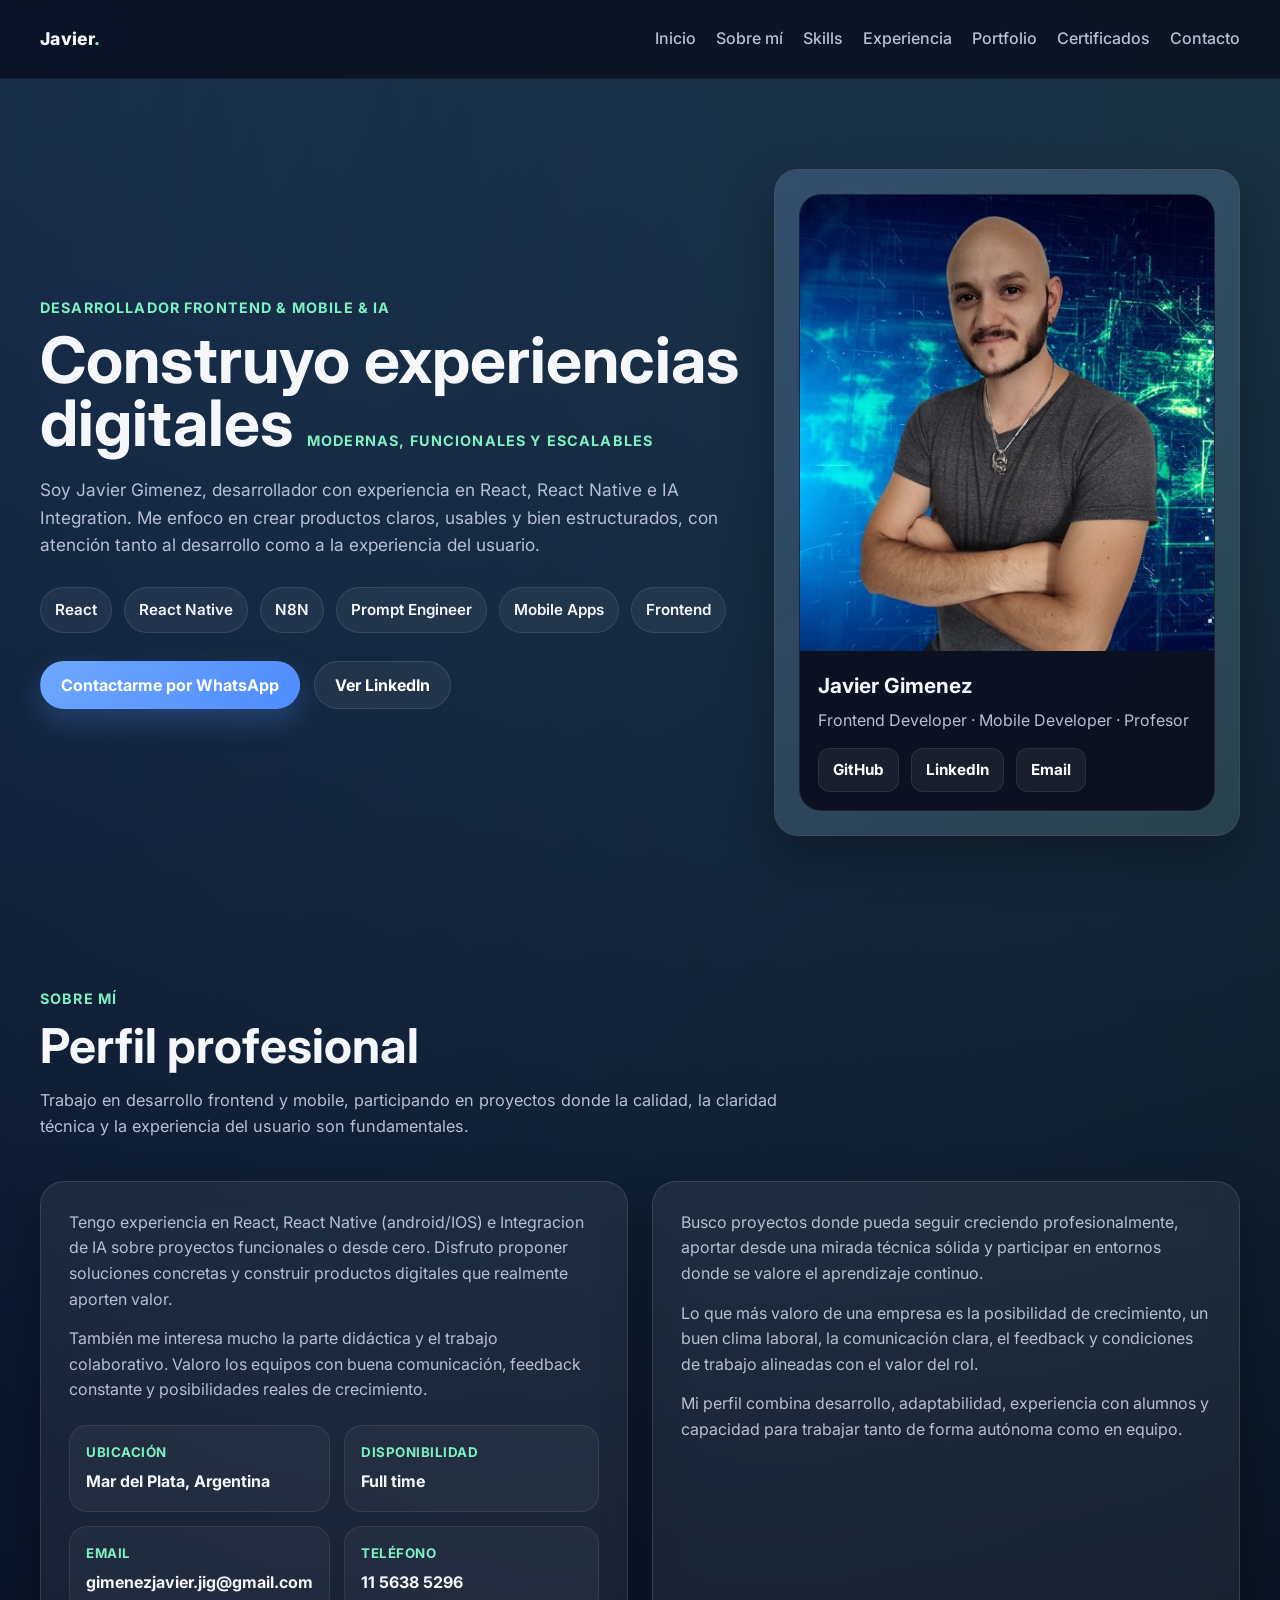
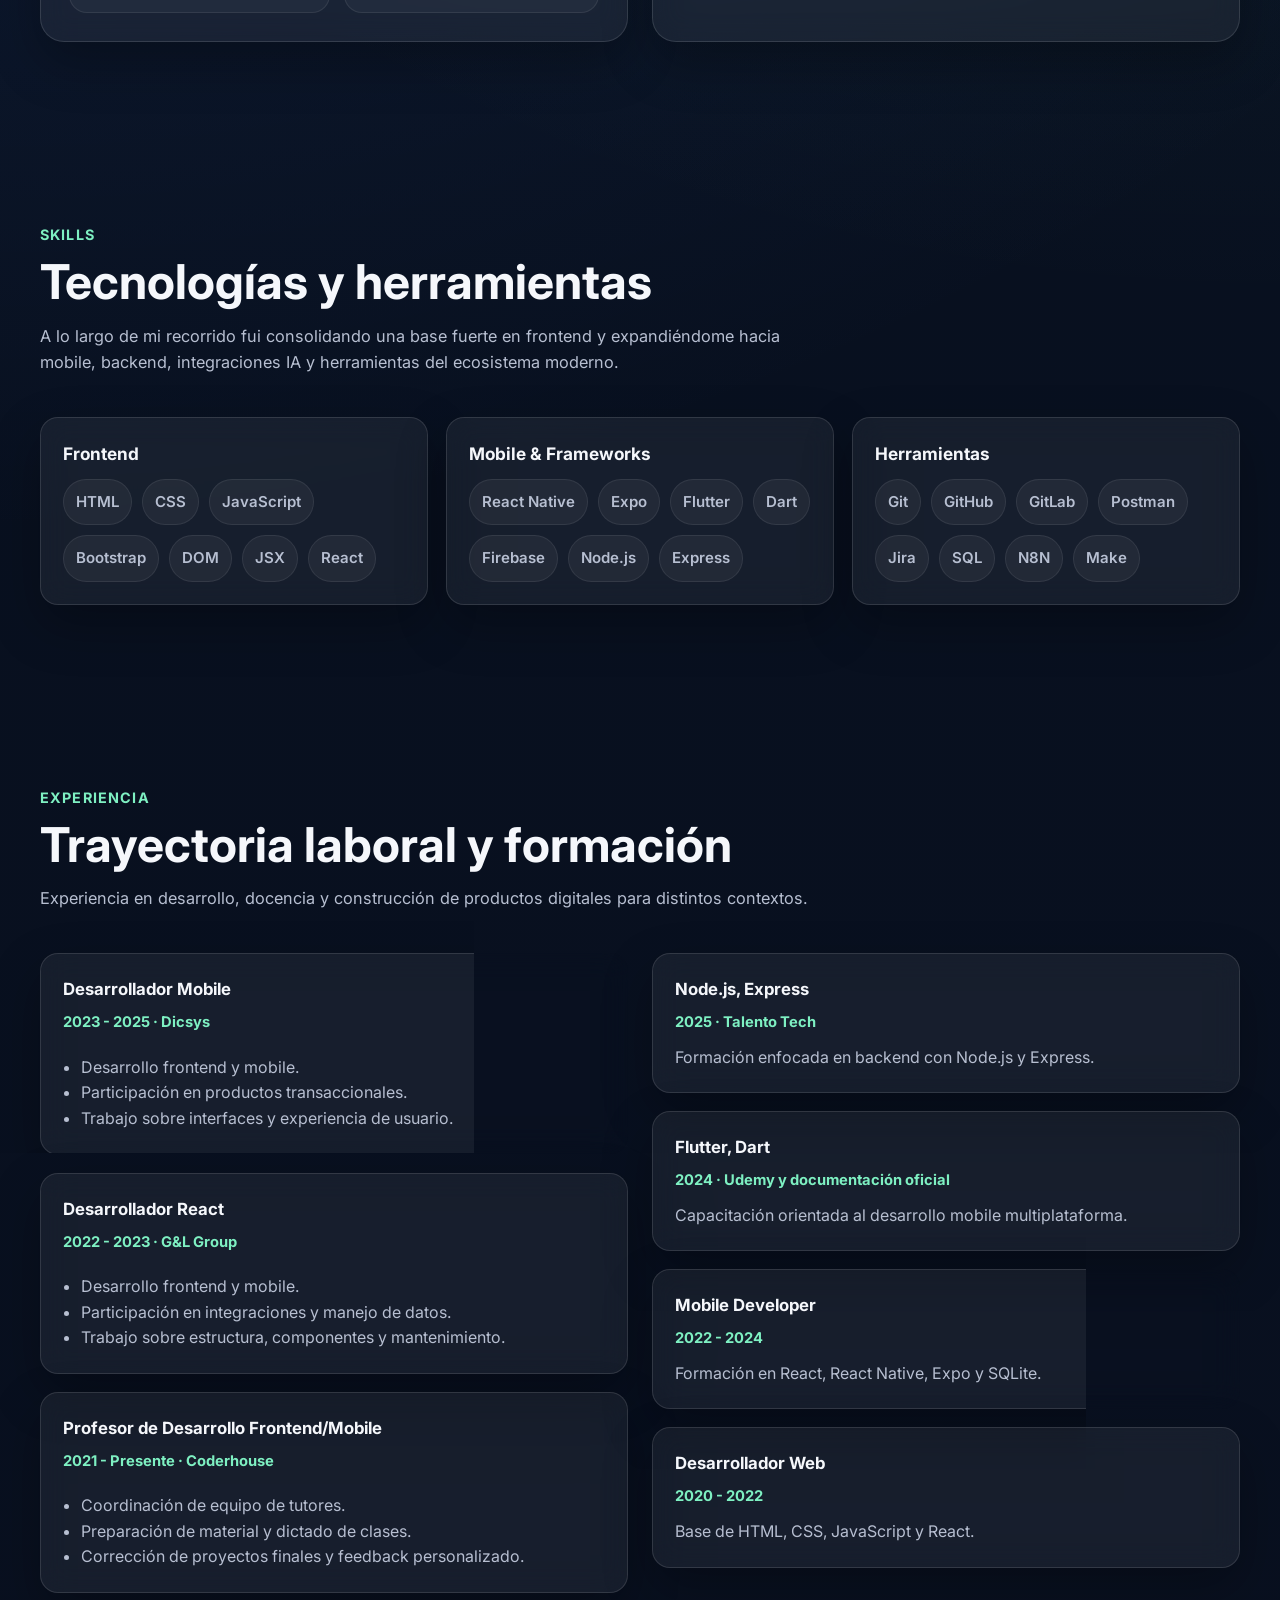
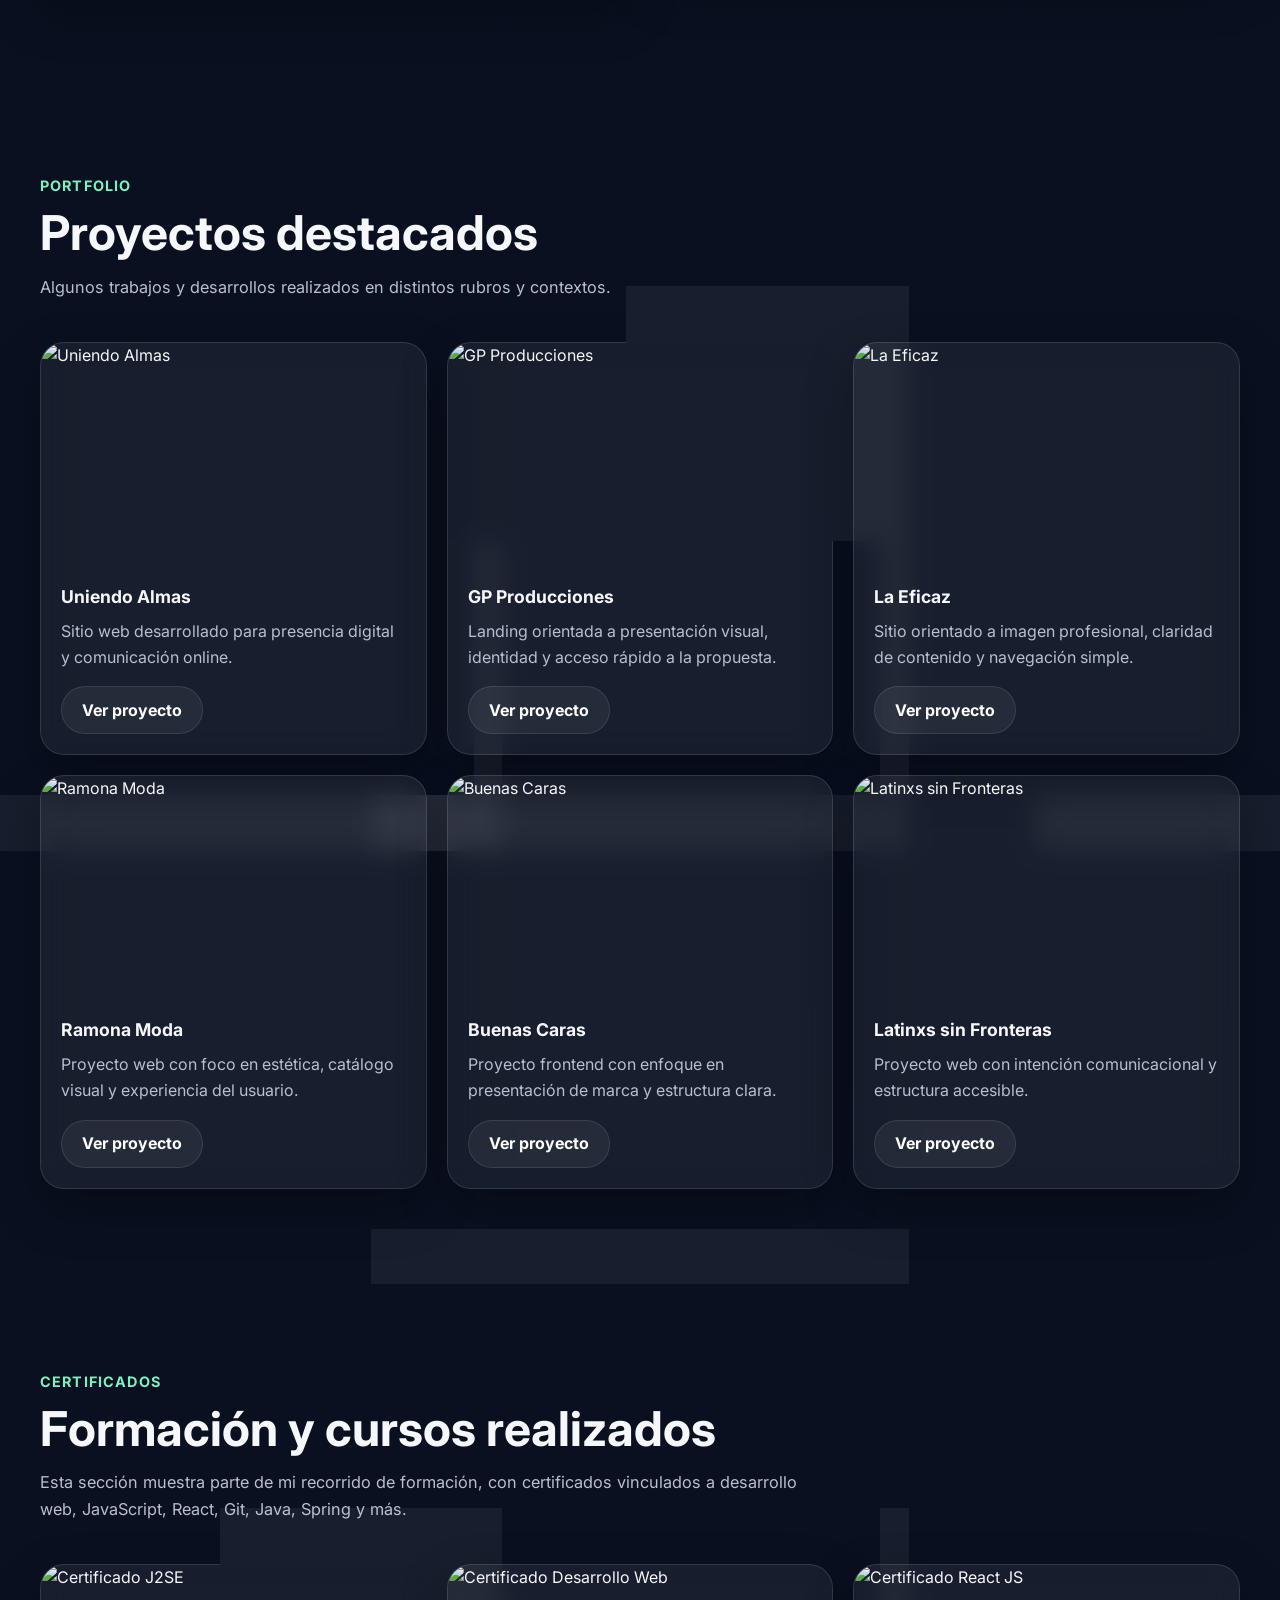
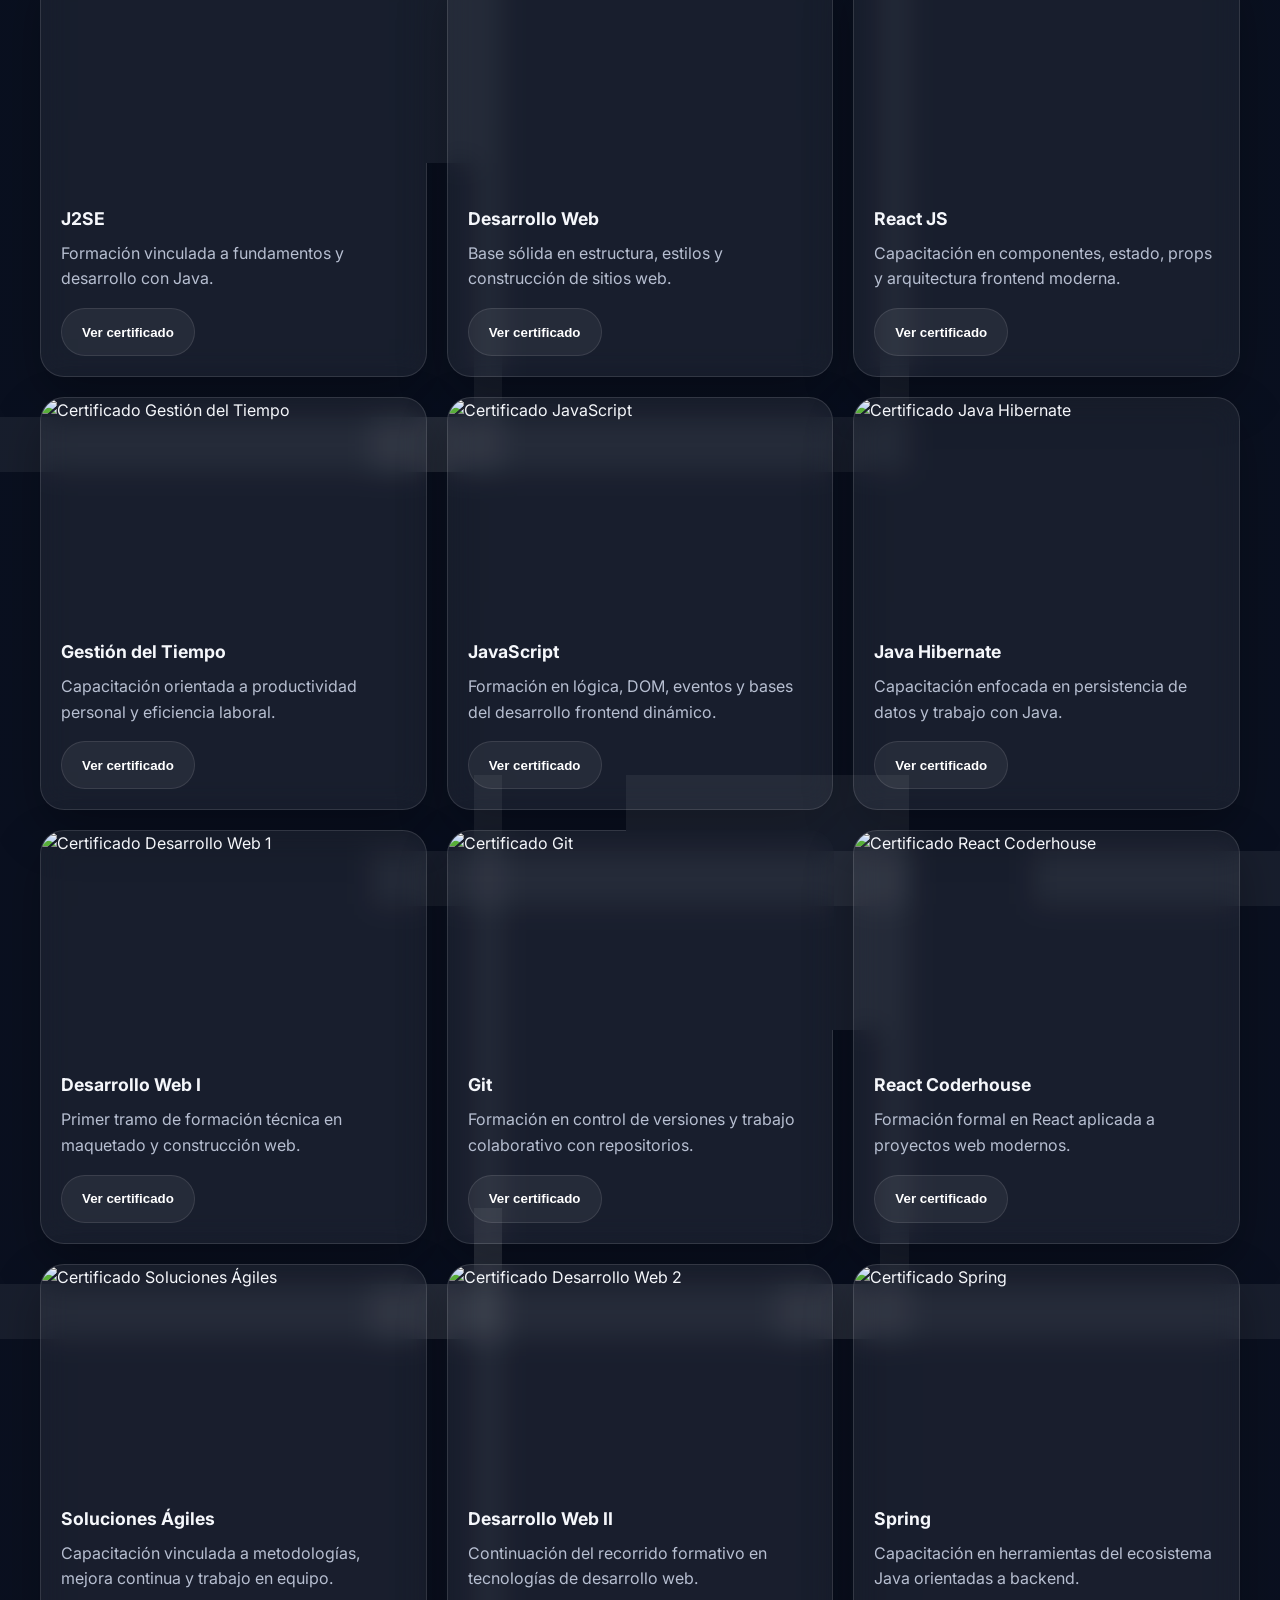
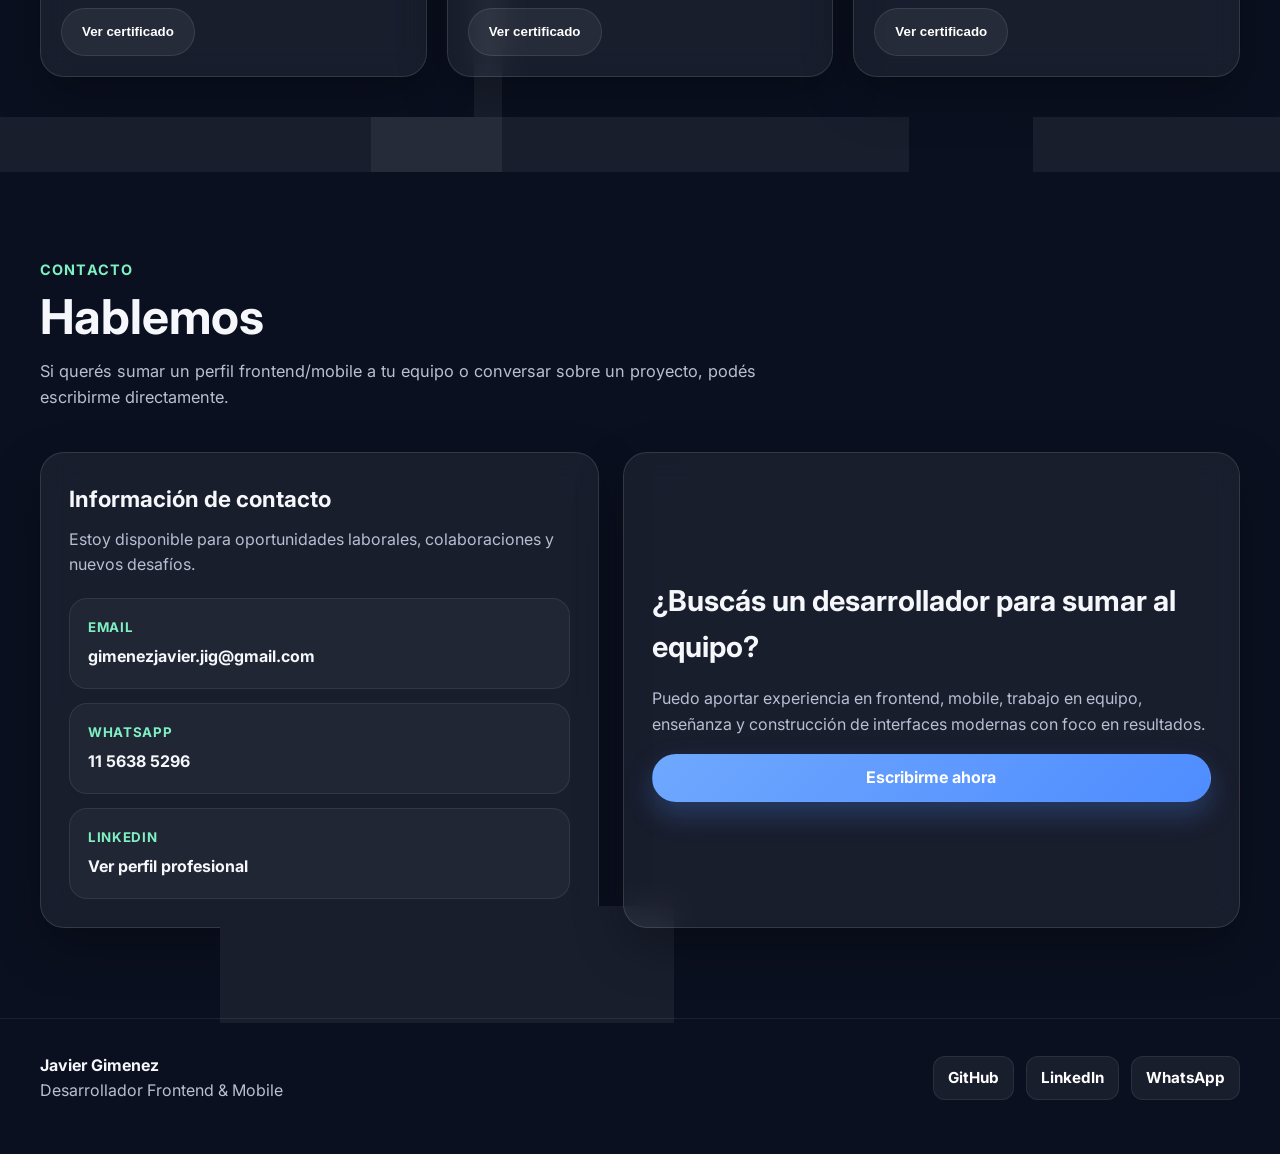
==== commit f1c95a76: "actualizacion abril 2026" ====
--- a/index.html
+++ b/index.html
@@ -1,693 +1,659 @@
 <!DOCTYPE html>
-<html lang="en">
-
+<html lang="es">
 <head>
-  <meta charset="utf-8">
-  <meta content="width=device-width, initial-scale=1.0" name="viewport">
-
-  <title>Javier Gimenez</title>
-  <meta content="" name="description">
-  <meta content="" name="keywords">
-
-  <!-- Favicons -->
-  <link href="assets/img/perfil1.png" rel="icon">
-  <link href="assets/img/apple-touch-icon.png" rel="apple-touch-icon">
-
-  <!-- Google Fonts -->
-  <link href="https://fonts.googleapis.com/css?family=Open+Sans:300,300i,400,400i,600,600i,700,700i|Raleway:300,300i,400,400i,500,500i,600,600i,700,700i|Poppins:300,300i,400,400i,500,500i,600,600i,700,700i" rel="stylesheet">
-
-  <!-- Vendor CSS Files -->
-  <link href="assets/vendor/aos/aos.css" rel="stylesheet">
-  <link href="assets/vendor/bootstrap/css/bootstrap.min.css" rel="stylesheet">
-  <link href="assets/vendor/bootstrap-icons/bootstrap-icons.css" rel="stylesheet">
-  <link href="assets/vendor/boxicons/css/boxicons.min.css" rel="stylesheet">
-  <link href="assets/vendor/glightbox/css/glightbox.min.css" rel="stylesheet">
-  <link href="assets/vendor/swiper/swiper-bundle.min.css" rel="stylesheet">
-
-  <!-- Template Main CSS File -->
-  <link href="assets/css/style.css" rel="stylesheet">
-
-  <!-- =======================================================
-  * Template Name: iPortfolio - v3.10.0
-  * Template URL: https://bootstrapmade.com/iportfolio-bootstrap-portfolio-websites-template/
-  * Author: BootstrapMade.com
-  * License: https://bootstrapmade.com/license/
-  ======================================================== -->
+  <meta charset="UTF-8" />
+  <meta name="viewport" content="width=device-width, initial-scale=1.0" />
+  <title>Javier Gimenez | Desarrollador Frontend & Mobile</title>
+  <meta
+    name="description"
+    content="Portfolio de Javier Gimenez, desarrollador frontend y mobile especializado en React, React Native y Flutter."
+  />
+  <link rel="preconnect" href="https://fonts.googleapis.com" />
+  <link rel="preconnect" href="https://fonts.gstatic.com" crossorigin />
+  <link rel="stylesheet" href="style.css">
+  <link
+    href="https://fonts.googleapis.com/css2?family=Inter:wght@400;500;600;700;800&display=swap"
+    rel="stylesheet"
+  />
+
+  
 </head>
-
 <body>
 
-  <!-- ======= Mobile nav toggle button ======= -->
-  <i class="bi bi-list mobile-nav-toggle d-xl-none"></i>
-
-  <!-- ======= Header ======= -->
-  <header id="header">
-    <div class="d-flex flex-column">
-
-      <div class="profile">
-        <img src="assets/img/perfil.jpeg" alt="" class="img-fluid circle">
-        <h1 class="text-light"><a href="index.html">Javier G.</a></h1>
-        <div class="social-links mt-3 text-center">
-          
-          <a href="https://api.whatsapp.com/send?phone=541156385296&text=Hola%20Javier.%20me%20comunico%20desde%20el%20enlace%20de%tu%cv." class="whatsapp" target="_blank"><i class="bx bxl-whatsapp"></i></a>
-          <a href="https://github.com/javierzlafe" class="github" target="_blank"><i class="bx bxl-github"></i></a>
-          <a href="https://www.linkedin.com/in/javier-gimenez-jig/" class="linkedin" target="_blank"><i class="bx bxl-linkedin"></i></a>
-        </div>
-      </div>
-
-      <nav id="navbar" class="nav-menu navbar">
-        <ul>
-          <li><a href="#hero" class="nav-link scrollto active"><i class="bx bx-home"></i> <span>Inicio</span></a></li>
-          <li><a href="#about" class="nav-link scrollto"><i class="bx bx-user"></i> <span>Sobre mi</span></a></li>
-          <li><a href="#skills" class="nav-link scrollto"><i class="bx bx-file-blank"></i> <span>Skills</span></a></li>
-          <li><a href="#portfolio" class="nav-link scrollto"><i class="bx bx-book-content"></i> <span>Portfolio</span></a></li>
-          
-          <li><a href="#contact" class="nav-link scrollto"><i class="bx bx-envelope"></i> <span>Contacto</span></a></li>
-        </ul>
-      </nav><!-- .nav-menu -->
+  <header class="header">
+    <div class="container header-inner">
+      <a href="#inicio" class="logo">Javier<span>.</span></a>
+
+      <button class="menu-toggle" id="menuToggle" aria-label="Abrir menú">
+        ☰
+      </button>
+
+      <nav class="nav" id="nav">
+        <a href="#inicio">Inicio</a>
+        <a href="#sobre-mi">Sobre mí</a>
+        <a href="#skills">Skills</a>
+        <a href="#experiencia">Experiencia</a>
+        <a href="#portfolio">Portfolio</a>
+        <a href="#certificados">Certificados</a>
+        <a href="#contacto">Contacto</a>
+      </nav>
     </div>
-  </header><!-- End Header -->
-
-  <!-- ======= INICIO Section ======= -->
-  <section id="hero" class="d-flex flex-column justify-content-center align-items-center">
-    <div class="hero-container" data-aos="fade-in">
-      <h1>Javier Gimenez</h1>
-      <p>Desarrollador <span class="typed" data-typed-items="Front-end, Mobile, React/React native"></span></p>
+  </header>
+
+  <main>
+    <section class="hero section" id="inicio">
+      <div class="container hero-grid">
+        <div class="hero-text">
+          <div class="section-title" style="margin-bottom: 22px;">
+            <span>Desarrollador Frontend & Mobile & IA</span>
+            <h1>
+              Construyo experiencias digitales
+              <span>modernas, funcionales y escalables</span>
+            </h1>
+            <p>
+              Soy Javier Gimenez, desarrollador con experiencia en React, React Native e IA Integration.
+              Me enfoco en crear productos claros, usables y bien estructurados, con atención
+              tanto al desarrollo como a la experiencia del usuario.
+            </p>
+          </div>
+
+          <div class="hero-tags">
+            <div class="tag">React</div>
+            <div class="tag">React Native</div>
+            <div class="tag">N8N</div>
+            <div class="tag">Prompt Engineer</div>
+            <div class="tag">Mobile Apps</div>
+            <div class="tag">Frontend</div>
+          </div>
+
+          <div class="hero-actions">
+            <a
+              href="https://api.whatsapp.com/send?phone=541156385296&text=Hola%20Javier,%20vi%20tu%20portfolio%20y%20quiero%20contactarte."
+              target="_blank"
+              class="btn btn-primary"
+            >
+              Contactarme por WhatsApp
+            </a>
+
+            <a
+              href="https://www.linkedin.com/in/javier-gimenez-jig/"
+              target="_blank"
+              class="btn btn-secondary"
+            >
+              Ver LinkedIn
+            </a>
+          </div>
+        </div>
+
+        <div class="hero-card glass">
+          <div class="hero-card-inner">
+            <img
+              src="assets/img/perfil.jpeg"
+              alt="Foto de Javier Gimenez"
+              class="hero-image"
+            />
+            <div class="hero-info">
+              <h3>Javier Gimenez</h3>
+              <p>Frontend Developer · Mobile Developer · Profesor</p>
+
+              <div class="socials">
+                <a href="https://github.com/javierzlafe" target="_blank">GitHub</a>
+                <a href="https://www.linkedin.com/in/javier-gimenez-jig/" target="_blank">LinkedIn</a>
+                <a href="mailto:gimenezjavier.jig@gmail.com">Email</a>
+              </div>
+            </div>
+          </div>
+        </div>
+      </div>
+    </section>
+
+    <section class="section" id="sobre-mi">
+      <div class="container">
+        <div class="section-title">
+          <span>Sobre mí</span>
+          <h2>Perfil profesional</h2>
+          <p>
+            Trabajo en desarrollo frontend y mobile, participando en proyectos donde la calidad,
+            la claridad técnica y la experiencia del usuario son fundamentales.
+          </p>
+        </div>
+
+        <div class="about-grid">
+          <div class="card glass about-text">
+            <p>
+              Tengo experiencia en React, React Native (android/IOS) e Integracion de IA sobre proyectos funcionales o desde cero. 
+              Disfruto proponer soluciones concretas y construir productos digitales que
+              realmente aporten valor.
+            </p>
+            <p>
+              También me interesa mucho la parte didáctica y el trabajo colaborativo. Valoro los
+              equipos con buena comunicación, feedback constante y posibilidades reales de crecimiento.
+            </p>
+
+            <div class="info-grid">
+              <div class="info-item">
+                <small>Ubicación</small>
+                <strong>Mar del Plata, Argentina</strong>
+              </div>
+              <div class="info-item">
+                <small>Disponibilidad</small>
+                <strong>Full time</strong>
+              </div>
+              <div class="info-item">
+                <small>Email</small>
+                <strong>gimenezjavier.jig@gmail.com</strong>
+              </div>
+              <div class="info-item">
+                <small>Teléfono</small>
+                <strong>11 5638 5296</strong>
+              </div>
+            </div>
+          </div>
+
+          <div class="card glass about-values">
+            <p>
+              Busco proyectos donde pueda seguir creciendo profesionalmente, aportar desde una mirada
+              técnica sólida y participar en entornos donde se valore el aprendizaje continuo.
+            </p>
+            <p>
+              Lo que más valoro de una empresa es la posibilidad de crecimiento, un buen clima laboral,
+              la comunicación clara, el feedback y condiciones de trabajo alineadas con el valor del rol.
+            </p>
+            <p>
+              Mi perfil combina desarrollo, adaptabilidad, experiencia con alumnos y capacidad para trabajar
+              tanto de forma autónoma como en equipo.
+            </p>
+          </div>
+        </div>
+      </div>
+    </section>
+
+    <section class="section" id="skills">
+      <div class="container">
+        <div class="section-title">
+          <span>Skills</span>
+          <h2>Tecnologías y herramientas</h2>
+          <p>
+            A lo largo de mi recorrido fui consolidando una base fuerte en frontend y expandiéndome
+            hacia mobile, backend, integraciones IA y herramientas del ecosistema moderno.
+          </p>
+        </div>
+
+        <div class="skills-grid">
+          <div class="skill-card glass">
+            <h3>Frontend</h3>
+            <div class="skill-list">
+              <div class="skill-pill">HTML</div>
+              <div class="skill-pill">CSS</div>
+              <div class="skill-pill">JavaScript</div>
+              <div class="skill-pill">Bootstrap</div>
+              <div class="skill-pill">DOM</div>
+              <div class="skill-pill">JSX</div>
+              <div class="skill-pill">React</div>
+            </div>
+          </div>
+
+          <div class="skill-card glass">
+            <h3>Mobile & Frameworks</h3>
+            <div class="skill-list">
+              <div class="skill-pill">React Native</div>
+              <div class="skill-pill">Expo</div>
+              <div class="skill-pill">Flutter</div>
+              <div class="skill-pill">Dart</div>
+              <div class="skill-pill">Firebase</div>
+              <div class="skill-pill">Node.js</div>
+              <div class="skill-pill">Express</div>
+            </div>
+          </div>
+
+          <div class="skill-card glass">
+            <h3>Herramientas</h3>
+            <div class="skill-list">
+              <div class="skill-pill">Git</div>
+              <div class="skill-pill">GitHub</div>
+              <div class="skill-pill">GitLab</div>
+              <div class="skill-pill">Postman</div>
+              <div class="skill-pill">Jira</div>
+              <div class="skill-pill">SQL</div>
+              <div class="skill-pill">N8N</div>
+              <div class="skill-pill">Make</div>
+            </div>
+          </div>
+        </div>
+      </div>
+    </section>
+
+    <section class="section" id="experiencia">
+      <div class="container">
+        <div class="section-title">
+          <span>Experiencia</span>
+          <h2>Trayectoria laboral y formación</h2>
+          <p>
+            Experiencia en desarrollo, docencia y construcción de productos digitales para distintos contextos.
+          </p>
+        </div>
+
+        <div class="resume-grid">
+          <div class="timeline">
+            <div class="timeline-item glass">
+              <h3>Desarrollador Mobile</h3>
+              <span class="period">2023 - 2025 · Dicsys</span>
+              <ul>
+                <li>Desarrollo frontend y mobile.</li>
+                <li>Participación en productos transaccionales.</li>
+                <li>Trabajo sobre interfaces y experiencia de usuario.</li>
+              </ul>
+            </div>
+
+            <div class="timeline-item glass">
+              <h3>Desarrollador React</h3>
+              <span class="period">2022 - 2023 · G&L Group</span>
+              <ul>
+                <li>Desarrollo frontend y mobile.</li>
+                <li>Participación en integraciones y manejo de datos.</li>
+                <li>Trabajo sobre estructura, componentes y mantenimiento.</li>
+              </ul>
+            </div>
+
+            <div class="timeline-item glass">
+              <h3>Profesor de Desarrollo Frontend/Mobile</h3>
+              <span class="period">2021 - Presente · Coderhouse</span>
+              <ul>
+                <li>Coordinación de equipo de tutores.</li>
+                <li>Preparación de material y dictado de clases.</li>
+                <li>Corrección de proyectos finales y feedback personalizado.</li>
+              </ul>
+            </div>
+          </div>
+
+          <div class="timeline">
+            <div class="timeline-item glass">
+              <h3>Node.js, Express</h3>
+              <span class="period">2025 · Talento Tech</span>
+              <p>Formación enfocada en backend con Node.js y Express.</p>
+            </div>
+
+            <div class="timeline-item glass">
+              <h3>Flutter, Dart</h3>
+              <span class="period">2024 · Udemy y documentación oficial</span>
+              <p>Capacitación orientada al desarrollo mobile multiplataforma.</p>
+            </div>
+
+            <div class="timeline-item glass">
+              <h3>Mobile Developer</h3>
+              <span class="period">2022 - 2024</span>
+              <p>Formación en React, React Native, Expo y SQLite.</p>
+            </div>
+
+            <div class="timeline-item glass">
+              <h3>Desarrollador Web</h3>
+              <span class="period">2020 - 2022</span>
+              <p>Base de HTML, CSS, JavaScript y React.</p>
+            </div>
+          </div>
+        </div>
+      </div>
+    </section>
+
+    <section class="section" id="portfolio">
+      <div class="container">
+        <div class="section-title">
+          <span>Portfolio</span>
+          <h2>Proyectos destacados</h2>
+          <p>
+            Algunos trabajos y desarrollos realizados en distintos rubros y contextos.
+          </p>
+        </div>
+
+        <div class="projects-grid">
+          <article class="project-card glass">
+            <img src="assets/img/uniendoalmas.jpg" alt="Uniendo Almas" class="project-image" />
+            <div class="project-content">
+              <h3>Uniendo Almas</h3>
+              <p>Sitio web desarrollado para presencia digital y comunicación online.</p>
+              <div class="project-actions">
+                <a href="https://www.uniendoalma.com/" target="_blank" class="btn btn-secondary">Ver proyecto</a>
+              </div>
+            </div>
+          </article>
+
+          <article class="project-card glass">
+            <img src="assets/img/gp producciones2.jpg" alt="GP Producciones" class="project-image" />
+            <div class="project-content">
+              <h3>GP Producciones</h3>
+              <p>Landing orientada a presentación visual, identidad y acceso rápido a la propuesta.</p>
+              <div class="project-actions">
+                <a href="https://javierzlafe.github.io/GpProducciones/" target="_blank" class="btn btn-secondary">Ver proyecto</a>
+              </div>
+            </div>
+          </article>
+
+          <article class="project-card glass">
+            <img src="assets/img/la eficaz.jpg" alt="La Eficaz" class="project-image" />
+            <div class="project-content">
+              <h3>La Eficaz</h3>
+              <p>Sitio orientado a imagen profesional, claridad de contenido y navegación simple.</p>
+              <div class="project-actions">
+                <a href="https://javierzlafe.github.io/LaEficaz/" target="_blank" class="btn btn-secondary">Ver proyecto</a>
+              </div>
+            </div>
+          </article>
+
+          <article class="project-card glass">
+            <img src="assets/img/ramona.jpg" alt="Ramona Moda" class="project-image" />
+            <div class="project-content">
+              <h3>Ramona Moda</h3>
+              <p>Proyecto web con foco en estética, catálogo visual y experiencia del usuario.</p>
+              <div class="project-actions">
+                <a href="https://javierzlafe.github.io/RamonaStyle/" target="_blank" class="btn btn-secondary">Ver proyecto</a>
+              </div>
+            </div>
+          </article>
+
+          <article class="project-card glass">
+            <img src="assets/img/buenas caras.jpg" alt="Buenas Caras" class="project-image" />
+            <div class="project-content">
+              <h3>Buenas Caras</h3>
+              <p>Proyecto frontend con enfoque en presentación de marca y estructura clara.</p>
+              <div class="project-actions">
+                <a href="https://javierzlafe.github.io/proyecto-coderhouse/" target="_blank" class="btn btn-secondary">Ver proyecto</a>
+              </div>
+            </div>
+          </article>
+
+          <article class="project-card glass">
+            <img src="assets/img/latinos.jpg" alt="Latinxs sin Fronteras" class="project-image" />
+            <div class="project-content">
+              <h3>Latinxs sin Fronteras</h3>
+              <p>Proyecto web con intención comunicacional y estructura accesible.</p>
+              <div class="project-actions">
+                <a href="https://javierzlafe.github.io/latinos-sin-fronteras/" target="_blank" class="btn btn-secondary">Ver proyecto</a>
+              </div>
+            </div>
+          </article>
+        </div>
+      </div>
+    </section>
+
+    <section class="section" id="certificados">
+      <div class="container">
+        <div class="section-title">
+          <span>Certificados</span>
+          <h2>Formación y cursos realizados</h2>
+          <p>
+            Esta sección muestra parte de mi recorrido de formación, con certificados
+            vinculados a desarrollo web, JavaScript, React, Git, Java, Spring y más.
+          </p>
+        </div>
+
+        <div class="certificates-grid">
+          <article class="certificate-card glass">
+            <img src="assets/img/certificados/certificado j2se.jpg" alt="Certificado J2SE" class="certificate-image" />
+            <div class="certificate-content">
+              <h3>J2SE</h3>
+              <p>Formación vinculada a fundamentos y desarrollo con Java.</p>
+              <div class="certificate-actions">
+                <button class="btn btn-secondary open-lightbox" data-image="assets/img/certificados/certificado j2se.jpg">Ver certificado</button>
+              </div>
+            </div>
+          </article>
+
+          <article class="certificate-card glass">
+            <img src="assets/img/certificados/certificado-desarrolloWeb.png" alt="Certificado Desarrollo Web" class="certificate-image" />
+            <div class="certificate-content">
+              <h3>Desarrollo Web</h3>
+              <p>Base sólida en estructura, estilos y construcción de sitios web.</p>
+              <div class="certificate-actions">
+                <button class="btn btn-secondary open-lightbox" data-image="assets/img/certificados/certificado-desarrolloWeb.png">Ver certificado</button>
+              </div>
+            </div>
+          </article>
+
+          <article class="certificate-card glass">
+            <img src="assets/img/certificados/certificado Reactjs.jpg" alt="Certificado React JS" class="certificate-image" />
+            <div class="certificate-content">
+              <h3>React JS</h3>
+              <p>Capacitación en componentes, estado, props y arquitectura frontend moderna.</p>
+              <div class="certificate-actions">
+                <button class="btn btn-secondary open-lightbox" data-image="assets/img/certificados/certificado Reactjs.jpg">Ver certificado</button>
+              </div>
+            </div>
+          </article>
+
+          <article class="certificate-card glass">
+            <img src="assets/img/certificados/certificado-gestionTiempoEficiencia.png" alt="Certificado Gestión del Tiempo" class="certificate-image" />
+            <div class="certificate-content">
+              <h3>Gestión del Tiempo</h3>
+              <p>Capacitación orientada a productividad personal y eficiencia laboral.</p>
+              <div class="certificate-actions">
+                <button class="btn btn-secondary open-lightbox" data-image="assets/img/certificados/certificado-gestionTiempoEficiencia.png">Ver certificado</button>
+              </div>
+            </div>
+          </article>
+
+          <article class="certificate-card glass">
+            <img src="assets/img/certificados/certificado-JavaScript.png" alt="Certificado JavaScript" class="certificate-image" />
+            <div class="certificate-content">
+              <h3>JavaScript</h3>
+              <p>Formación en lógica, DOM, eventos y bases del desarrollo frontend dinámico.</p>
+              <div class="certificate-actions">
+                <button class="btn btn-secondary open-lightbox" data-image="assets/img/certificados/certificado-JavaScript.png">Ver certificado</button>
+              </div>
+            </div>
+          </article>
+
+          <article class="certificate-card glass">
+            <img src="assets/img/certificados/certificado java hibernate.jpg" alt="Certificado Java Hibernate" class="certificate-image" />
+            <div class="certificate-content">
+              <h3>Java Hibernate</h3>
+              <p>Capacitación enfocada en persistencia de datos y trabajo con Java.</p>
+              <div class="certificate-actions">
+                <button class="btn btn-secondary open-lightbox" data-image="assets/img/certificados/certificado java hibernate.jpg">Ver certificado</button>
+              </div>
+            </div>
+          </article>
+
+          <article class="certificate-card glass">
+            <img src="assets/img/certificados/desarrollo web 1.jpg" alt="Certificado Desarrollo Web 1" class="certificate-image" />
+            <div class="certificate-content">
+              <h3>Desarrollo Web I</h3>
+              <p>Primer tramo de formación técnica en maquetado y construcción web.</p>
+              <div class="certificate-actions">
+                <button class="btn btn-secondary open-lightbox" data-image="assets/img/certificados/desarrollo web 1.jpg">Ver certificado</button>
+              </div>
+            </div>
+          </article>
+
+          <article class="certificate-card glass">
+            <img src="assets/img/certificados/certificado-git.jpg" alt="Certificado Git" class="certificate-image" />
+            <div class="certificate-content">
+              <h3>Git</h3>
+              <p>Formación en control de versiones y trabajo colaborativo con repositorios.</p>
+              <div class="certificate-actions">
+                <button class="btn btn-secondary open-lightbox" data-image="assets/img/certificados/certificado-git.jpg">Ver certificado</button>
+              </div>
+            </div>
+          </article>
+
+          <article class="certificate-card glass">
+            <img src="assets/img/certificados/certificado-React-Coderhouse.png" alt="Certificado React Coderhouse" class="certificate-image" />
+            <div class="certificate-content">
+              <h3>React Coderhouse</h3>
+              <p>Formación formal en React aplicada a proyectos web modernos.</p>
+              <div class="certificate-actions">
+                <button class="btn btn-secondary open-lightbox" data-image="assets/img/certificados/certificado-React-Coderhouse.png">Ver certificado</button>
+              </div>
+            </div>
+          </article>
+
+          <article class="certificate-card glass">
+            <img src="assets/img/certificados/certificado-solucionesAgiles.png" alt="Certificado Soluciones Ágiles" class="certificate-image" />
+            <div class="certificate-content">
+              <h3>Soluciones Ágiles</h3>
+              <p>Capacitación vinculada a metodologías, mejora continua y trabajo en equipo.</p>
+              <div class="certificate-actions">
+                <button class="btn btn-secondary open-lightbox" data-image="assets/img/certificados/certificado-solucionesAgiles.png">Ver certificado</button>
+              </div>
+            </div>
+          </article>
+
+          <article class="certificate-card glass">
+            <img src="assets/img/certificados/desarrollo we 2.jpg" alt="Certificado Desarrollo Web 2" class="certificate-image" />
+            <div class="certificate-content">
+              <h3>Desarrollo Web II</h3>
+              <p>Continuación del recorrido formativo en tecnologías de desarrollo web.</p>
+              <div class="certificate-actions">
+                <button class="btn btn-secondary open-lightbox" data-image="assets/img/certificados/desarrollo we 2.jpg">Ver certificado</button>
+              </div>
+            </div>
+          </article>
+
+          <article class="certificate-card glass">
+            <img src="assets/img/certificados/Spring.jpg" alt="Certificado Spring" class="certificate-image" />
+            <div class="certificate-content">
+              <h3>Spring</h3>
+              <p>Capacitación en herramientas del ecosistema Java orientadas a backend.</p>
+              <div class="certificate-actions">
+                <button class="btn btn-secondary open-lightbox" data-image="assets/img/certificados/Spring.jpg">Ver certificado</button>
+              </div>
+            </div>
+          </article>
+        </div>
+      </div>
+    </section>
+
+    <section class="section" id="contacto">
+      <div class="container">
+        <div class="section-title">
+          <span>Contacto</span>
+          <h2>Hablemos</h2>
+          <p>
+            Si querés sumar un perfil frontend/mobile a tu equipo o conversar sobre un proyecto,
+            podés escribirme directamente.
+          </p>
+        </div>
+
+        <div class="contact-grid">
+          <div class="contact-box card glass">
+            <h3>Información de contacto</h3>
+            <p>
+              Estoy disponible para oportunidades laborales, colaboraciones y nuevos desafíos.
+            </p>
+
+            <div class="contact-list">
+              <div class="contact-item">
+                <small>Email</small>
+                <strong>
+                  <a href="mailto:gimenezjavier.jig@gmail.com">gimenezjavier.jig@gmail.com</a>
+                </strong>
+              </div>
+
+              <div class="contact-item">
+                <small>WhatsApp</small>
+                <strong>
+                  <a
+                    href="https://api.whatsapp.com/send?phone=541156385296&text=Hola%20Javier,%20vi%20tu%20portfolio%20y%20quiero%20hablar%20con%20vos."
+                    target="_blank"
+                  >
+                    11 5638 5296
+                  </a>
+                </strong>
+              </div>
+
+              <div class="contact-item">
+                <small>LinkedIn</small>
+                <strong>
+                  <a href="https://www.linkedin.com/in/javier-gimenez-jig/" target="_blank">
+                    Ver perfil profesional
+                  </a>
+                </strong>
+              </div>
+            </div>
+          </div>
+
+          <div class="contact-cta glass">
+            <h3 style="font-size: 1.8rem;">¿Buscás un desarrollador para sumar al equipo?</h3>
+            <p style="color: var(--muted);">
+              Puedo aportar experiencia en frontend, mobile, trabajo en equipo, enseñanza
+              y construcción de interfaces modernas con foco en resultados.
+            </p>
+
+            <a
+              href="https://api.whatsapp.com/send?phone=541156385296&text=Hola%20Javier,%20vi%20tu%20portfolio%20y%20quiero%20coordinar%20una%20charla."
+              target="_blank"
+              class="btn btn-primary"
+            >
+              Escribirme ahora
+            </a>
+          </div>
+        </div>
+      </div>
+    </section>
+  </main>
+
+  <footer class="footer">
+    <div class="container footer-inner">
+      <div>
+        <strong>Javier Gimenez</strong>
+        <p>Desarrollador Frontend & Mobile</p>
+      </div>
+
+      <div class="socials">
+        <a href="https://github.com/javierzlafe" target="_blank">GitHub</a>
+        <a href="https://www.linkedin.com/in/javier-gimenez-jig/" target="_blank">LinkedIn</a>
+        <a
+          href="https://api.whatsapp.com/send?phone=541156385296&text=Hola%20Javier,%20me%20comunico%20desde%20tu%20portfolio."
+          target="_blank"
+        >
+          WhatsApp
+        </a>
+      </div>
     </div>
-  </section><!-- End Hero -->
-
-  <main id="main">
-
-    <!-- ======= SOBRE MI Section ======= -->
-    <section id="about" class="about">
-      <div class="container">
-
-        <div class="section-title">
-          <h2>Sobre mi</h2>
-          <p>Soy desarrollador front-end/mobile con experiencia en React, React Native y Flutter. Disfruto enfrentar nuevos desafíos, aportar soluciones creativas y trabajar en equipo para construir productos digitales funcionales, escalables y con foco en la experiencia del usuario.</p>
-        </div>
-
-        <div class="row">
-          <div class="col-lg-4" data-aos="fade-right">
-            <img src="assets/img/perfil1.png" class="img-fluid" alt="">
-          </div>
-          <div class="col-lg-8 pt-4 pt-lg-0 content" data-aos="fade-left">
-            <h3>Desarrollador mobile &amp; Web Developer.</h3>
-            <p class="fst-italic">
-              Estoy en búsqueda de proyectos donde pueda seguir creciendo profesionalmente, aportar desde una mirada técnica y didáctica, y continuar aprendiendo. Valoro especialmente el buen clima laboral, el feedback constante y las oportunidades de capacitación.
-
-            </p>
-            <br>
-            <div class="row">
-              <div class="col-lg-6">
-                <ul>
-                  <li><i class="bi bi-chevron-right"></i> <strong>Fecha de nac:</strong> <span>27 Mar 1991</span></li>
-                  <li><i class="bi bi-chevron-right"></i> <strong>Telefono:</strong> <span>11-5638-5296</span></li>
-                  <li><i class="bi bi-chevron-right"></i> <strong>Email:</strong> <span>gimenezjavier.jig@gmail.com</span></li>
-                  <li><i class="bi bi-chevron-right"></i> <strong>Ciudad:</strong> <span>Mar del Plata, Arg</span></li>
-                </ul>
-              </div>
-              <div class="col-lg-6">
-                <ul>
-                  <li><i class="bi bi-chevron-right"></i> <strong>Edad:</strong> <span>34</span></li>
-                  <li><i class="bi bi-chevron-right"></i> <strong>Ingles:</strong> <span>Intermedio (Estudiando)</span></li>
-                  <li><i class="bi bi-chevron-right"></i> <strong>hobby:</strong> <span>Correr</span></li>
-                  <li><i class="bi bi-chevron-right"></i> <strong>Disponibilidad:</strong> <span>full time</span></li>
-                </ul>
-              </div>
-            </div>
-            <p><b>
-              ¿Que valoro de una empresa? posibilidad de crecimiento, buen clima laboral, buena comunicacion, feedback y posibilidad de pago en dolares
-            </b></p>
-          </div>
-        </div>
-
-      </div>
-    </section><!-- End About Section -->
-
-    <!-- ======= Skills Section ======= -->
-    <section id="skills" class="skills section-bg">
-      <div class="container">
-
-        <div class="section-title">
-          <h2>Skills</h2>
-          <p>Descubrí el mundo del desarrollo y me impactó la variedad de 
-            áreas que abarca. Comencé formándome a través de cursos y seguí 
-            ampliando mis conocimientos, enfocándome principalmente en el 
-            desarrollo Front End. Me especialicé en JavaScript y su ecosistema 
-            de herramientas modernas. A lo largo de mi experiencia laboral 
-            fui evolucionando y asumiendo nuevos desafíos, lo que me llevó a 
-            trabajar actualmente con React Native, desarrollando aplicaciones 
-            móviles multiplataforma.</p>
-        </div>
-
-        <div class="row skills-content">
-
-          <div class="col-lg-6" data-aos="fade-up">
-            <ul class="skills-list">
-              <li>
-                <img src="https://cdn.jsdelivr.net/gh/devicons/devicon/icons/html5/html5-original.svg" alt="HTML" class="skill-icon">
-                <strong>HTML</strong>
-              </li>
-              <li>
-                <img src="https://cdn.jsdelivr.net/gh/devicons/devicon/icons/css3/css3-original.svg" alt="CSS" class="skill-icon">
-                <strong>CSS</strong>
-              </li>
-              <li>
-                <img src="https://cdn.jsdelivr.net/gh/devicons/devicon/icons/javascript/javascript-original.svg" alt="JavaScript" class="skill-icon">
-                <strong>JavaScript</strong>
-              </li>
-              <li>
-                <img src="https://cdn.jsdelivr.net/gh/devicons/devicon/icons/bootstrap/bootstrap-original.svg" alt="Bootstrap" class="skill-icon">
-                <strong>Bootstrap</strong>
-              </li>
-              <li>
-                <img src="https://cdn.jsdelivr.net/gh/devicons/devicon/icons/react/react-original.svg" alt="JSX" class="skill-icon">
-                <strong>JSX</strong>
-              </li>
-              <li>
-                <img src="https://cdn.jsdelivr.net/gh/devicons/devicon/icons/javascript/javascript-original.svg" alt="DOM" class="skill-icon">
-                <strong>DOM</strong>
-              </li>
-              <li>
-                <img src="https://cdn.jsdelivr.net/gh/devicons/devicon/icons/react/react-original.svg" alt="React" class="skill-icon">
-                <strong>React</strong>
-              </li>
-              <li>
-                <img src="https://cdn.jsdelivr.net/gh/devicons/devicon/icons/react/react-original.svg" alt="React Native" class="skill-icon">
-                <strong>React Native</strong>
-              </li>
-              <li>
-                <img src="https://cdn.jsdelivr.net/gh/devicons/devicon/icons/flutter/flutter-original.svg" alt="Flutter" class="skill-icon">
-                <strong>Flutter</strong>
-              </li>
-            </ul>
-          </div>
-        
-          <div class="col-lg-6" data-aos="fade-up" data-aos-delay="100">
-            <ul class="skills-list">
-              
-              <li>
-                <img src="https://cdn.jsdelivr.net/gh/devicons/devicon/icons/nodejs/nodejs-original.svg" alt="Node.js" class="skill-icon">
-                <strong>Node.js</strong>
-              </li>
-              <li>
-                <img src="https://cdn.jsdelivr.net/gh/devicons/devicon/icons/firebase/firebase-plain.svg" alt="Firebase" class="skill-icon">
-                <strong>Firebase</strong>
-              </li>
-              <li>
-                <img src="https://cdn.jsdelivr.net/gh/devicons/devicon/icons/git/git-original.svg" alt="Git" class="skill-icon">
-                <strong>Git</strong>
-              </li>
-              <li>
-                <img src="https://cdn.jsdelivr.net/gh/devicons/devicon/icons/github/github-original.svg" alt="GitHub" class="skill-icon">
-                <strong>GitHub</strong>
-              </li>
-              <li>
-                <img src="https://cdn.jsdelivr.net/gh/devicons/devicon/icons/gitlab/gitlab-original.svg" alt="GitLab" class="skill-icon">
-                <strong>GitLab</strong>
-              </li>
-              <li>
-                <img src="https://cdn.jsdelivr.net/gh/devicons/devicon/icons/dart/dart-original.svg" alt="Dart" class="skill-icon">
-                <strong>Dart</strong>
-              </li>
-              <li>
-                <img src="https://cdn.jsdelivr.net/gh/devicons/devicon/icons/postman/postman-original.svg" alt="Postman" class="skill-icon">
-                <strong>Postman</strong>
-              </li>
-              <li>
-                <img src="https://cdn.jsdelivr.net/gh/devicons/devicon/icons/jira/jira-original.svg" alt="Jira" class="skill-icon">
-                <strong>Jira</strong>
-              </li>
-              <li>
-                <img src="https://cdn.jsdelivr.net/gh/devicons/devicon/icons/mysql/mysql-original.svg" alt="SQL" class="skill-icon">
-                <strong>SQL</strong>
-              </li>
-            </ul>
-          </div>
-        
-        </div>
-        
-        
-        
-        
-
-      </div>
-    </section><!-- End Skills Section -->
-
-    <!-- ======= EXPERIENCIA Section ======= -->
-    <section id="resume" class="resume">
-      <div class="container">
-
-        <div class="section-title">
-          <h2>Experiencia</h2>
-          
-        </div>
-
-        <div class="row">
-          <div class="col-lg-6" data-aos="fade-up">
-            <h3 class="resume-title">Proyectos realizados</h3>
-            <div class="resume-item pb-0">
-              <h4></h4>
-              
-              <ul>
-                <li>Desarrollo de app para geolocalizacion y seguimiento de paqueteria (EcoMensajeria)</li>
-                <li>Desarrollo de app para reconocimiento facial y validacion de identidad (renaper)</li>
-                <li>Sistema de control aduana para transporte acuatico (trp)</li>
-                <li>Paginas web/landing para diferentes clientes y rubros (freelance)</li>
-              </ul>
-            </div>
-
-            <h3 class="resume-title">Educacion</h3>
-            <div class="resume-item">
-              <h4>Node.js, Express</h4>
-              <h5>2025</h5>
-              <p>Talento Tech 2025</em></p>
-            </div>
-            <div class="resume-item">
-              <h4>Flutter, Dart</h4>
-              <h5>2024</h5>
-              <p>Udemy, documentacion oficial y tutoriales</em></p>
-            </div>
-            
-            <div class="resume-item">
-              <h4>Mobile developer</h4>
-              <h5>2022 - 2024</h5>
-              <p>conjunto de cursos React, React native, Expo, Sqlite</em></p>
-            </div>
-            <div class="resume-item">
-              <h4>Carrera desarrollador web</h4>
-              <h5>2020 - 2022</h5>
-              <p>conjunto de cursos html5, css3, JavaScript, React</p>
-            </div>
-            
-          </div>
-          <div class="col-lg-6" data-aos="fade-up" data-aos-delay="100">
-            <h3 class="resume-title">Experiencia laboral</h3>
-            <div class="resume-item">
-              <h4>desarrollador mobile</h4>
-              <h5>2023 - actualidad</h5>
-              <p><em>Dicsys</em></p>
-              <ul>
-                <li>desarrollo frot-end</li>
-                <li>desarrollo mobile</li>
-                <li>transaccional</li>
-              </ul>
-            </div>
-            <div class="resume-item">
-              <h4>desarrollador React</h4>
-              <h5>2022 - 2023</h5>
-              <p><em>G&L group </em></p>
-              <ul>
-                <li>desarrollo front-end</li>
-                <li>desarrollo mobile</li>
-                <li>base de datos</li>
-              </ul>
-            </div>
-            <div class="resume-item">
-              <h4>profesor de Desarollo front-end/mobile</h4>
-              <h5>2021 - presente</h5>
-              <p><em>CoderHouse</em></p>
-              <ul>
-                <li>Coordinacion de equipo de tutores
-                  (aulas virtuales) con aprox 200 alumnos</li>
-                <li>preparacion de material y dictado de clases</li>
-                <li>correccion de proyectos finales y feedback personalizado</li>
-                
-              </ul>
-            </div>
-            
-          </div>
-        </div>
-
-      </div>
-    </section><!-- End Resume Section -->
-
-    <!-- ======= Portfolio Section ======= -->
-    <section id="portfolio" class="portfolio section-bg">
-      <div class="container">
-
-        <div class="section-title">
-          <h2>Portfolio</h2>
-          <p></p>
-        </div>
-
-        <div class="row" data-aos="fade-up">
-          <div class="col-lg-12 d-flex justify-content-center">
-            <ul id="portfolio-flters">
-              <li data-filter="*" class="filter-active">Todo</li>
-              <li data-filter=".filter-certificados">Certificados</li>
-              <li data-filter=".filter-app">Trabajos</li>
-              <!-- <li data-filter=".filter-web">Web</li> -->
-            </ul>
-          </div>
-        </div>
-
-        <div class="row portfolio-container" data-aos="fade-up" data-aos-delay="200">
-
-          <div class="col-lg-4 col-md-6 portfolio-item filter-certificados">
-            <div class="portfolio-wrap">
-              <img src="assets/img/certificados/certificado j2se.jpg" class="img-fluid" alt="">
-              <div class="portfolio-links">
-                <a href="assets/img/certificados/certificado j2se.jpg" data-gallery="portfolioGallery" class="portfolio-lightbox" ><i class="bx bx-plus"></i></a>
-                <!-- <a href="portfolio-details.html" title="More Details"><i class="bx bx-link"></i></a> -->
-              </div>
-            </div>
-          </div>
-
-          <div class="col-lg-4 col-md-6 portfolio-item filter-certificados">
-            <div class="portfolio-wrap">
-              <img src=" assets/img/certificados/certificado-desarrolloWeb.png" class="img-fluid" alt="">
-              <div class="portfolio-links">
-                <a href="assets/img/certificados/certificado-desarrolloWeb.png" data-gallery="portfolioGallery" class="portfolio-lightbox" ><i class="bx bx-plus"></i></a>
-                
-              </div>
-            </div>
-          </div>
-
-          <div class="col-lg-4 col-md-6 portfolio-item filter-certificados">
-            <div class="portfolio-wrap">
-              <img src="assets/img/certificados/certificado Reactjs.jpg" class="img-fluid" alt="">
-              <div class="portfolio-links">
-                <a href="assets/img/certificados/certificado Reactjs.jpg" data-gallery="portfolioGallery" class="portfolio-lightbox" ><i class="bx bx-plus"></i></a>
-                
-              </div>
-            </div>
-          </div>
-          <div class="col-lg-4 col-md-6 portfolio-item filter-certificados">
-            <div class="portfolio-wrap">
-              <img src="assets/img/certificados/certificado-gestionTiempoEficiencia.png" class="img-fluid" alt="">
-              <div class="portfolio-links">
-                <a href="assets/img/certificados/certificado-gestionTiempoEficiencia.png" data-gallery="portfolioGallery" class="portfolio-lightbox" ><i class="bx bx-plus"></i></a>                
-              </div>
-            </div>
-          </div>
-
-
-          <div class="col-lg-4 col-md-6 portfolio-item filter-certificados">
-            <div class="portfolio-wrap">
-              <img src="assets/img/certificados/certificado-JavaScript.png" class="img-fluid" alt="">
-              <div class="portfolio-links">
-                <a href="assets/img/certificados/certificado-JavaScript.png" data-gallery="portfolioGallery" class="portfolio-lightbox" ><i class="bx bx-plus"></i></a>
-                
-              </div>
-            </div>
-          </div>
-
-          <div class="col-lg-4 col-md-6 portfolio-item filter-certificados">
-            <div class="portfolio-wrap">
-              <img src="assets/img/certificados/certificado java hibernate.jpg" class="img-fluid" alt="">
-              <div class="portfolio-links">
-                <a href="assets/img/certificados/certificado java hibernate.jpg" data-gallery="portfolioGallery" class="portfolio-lightbox" ><i class="bx bx-plus"></i></a>
-                
-              </div>
-            </div>
-          </div>
-
-          <div class="col-lg-4 col-md-6 portfolio-item filter-certificados">
-            <div class="portfolio-wrap">
-              <img src="assets/img/certificados/desarrollo web 1.jpg" class="img-fluid" alt="">
-              <div class="portfolio-links">
-                <a href="assets/img/certificados/desarrollo web 1.jpg" data-gallery="portfolioGallery" class="portfolio-lightbox" ><i class="bx bx-plus"></i></a>
-                
-              </div>
-            </div>
-          </div>
-          
-
-          <div class="col-lg-4 col-md-6 portfolio-item filter-certificados">
-            <div class="portfolio-wrap">
-              <img src="assets/img/certificados/certificado-git.jpg" class="img-fluid" alt="">
-              <div class="portfolio-links">
-                <a href="assets/img/certificados/certificado-git.jpg" data-gallery="portfolioGallery" class="portfolio-lightbox" "><i class="bx bx-plus"></i></a>
-                
-              </div>
-            </div>
-          </div>
-
-          
-
-          <div class="col-lg-4 col-md-6 portfolio-item filter-certificados">
-            <div class="portfolio-wrap">
-              <img src="assets/img/certificados/certificado-React-Coderhouse.png" class="img-fluid" alt="">
-              <div class="portfolio-links">
-                <a href="assets/img/certificados/certificado-React-Coderhouse.png" data-gallery="portfolioGallery" class="portfolio-lightbox" ><i class="bx bx-plus"></i></a>
-               
-              </div>
-            </div>
-          </div>
-
-          <div class="col-lg-4 col-md-6 portfolio-item filter-certificados">
-            <div class="portfolio-wrap">
-              <img src="assets/img/certificados/certificado-solucionesAgiles.png" class="img-fluid" alt="">
-              <div class="portfolio-links">
-                <a href="assets/img/certificados/certificado-solucionesAgiles.png" data-gallery="portfolioGallery" class="portfolio-lightbox" ><i class="bx bx-plus"></i></a>
-                
-              </div>
-            </div>
-          </div>
-          <div class="col-lg-4 col-md-6 portfolio-item filter-certificados">
-            <div class="portfolio-wrap">
-              <img src="assets/img/certificados/desarrollo we 2.jpg" class="img-fluid" alt="">
-              <div class="portfolio-links">
-                <a href="assets/img/certificados/desarrollo we 2.jpg" data-gallery="portfolioGallery" class="portfolio-lightbox" ><i class="bx bx-plus"></i></a>
-                
-              </div>
-            </div>
-          </div>
-          
-          <div class="col-lg-4 col-md-6 portfolio-item filter-certificados">
-            <div class="portfolio-wrap">
-              <img src="assets/img/certificados/Spring.jpg" class="img-fluid" alt="">
-              <div class="portfolio-links">
-                <a href="assets/img/certificados/Spring.jpg" data-gallery="portfolioGallery" class="portfolio-lightbox" title="Web 3"><i class="bx bx-plus"></i></a>
-                <a href="portfolio-details.html" title="More Details"><i class="bx bx-link"></i></a>
-              </div>
-            </div>
-          </div>
-
-             <!-- TRABAJOS -->
-
-             <div class="col-lg-4 col-md-6 portfolio-item filter-app">
-              <div class="portfolio-wrap" >
-                <img src="assets/img/uniendoalmas.jpg" class="img-fluid" alt="">
-                <div class="portfolio-info">
-                  <h4>uniendo almas</h4>
-                  
-                  <div class="portfolio-links">
-                    <a href="assets/img/uniendoalmas.jpg" data-gallery="portfolioGallery" class="portfolio-lightbox" ><i class="bx bx-plus"></i></a>
-                    <a href="https://www.uniendoalma.com/" class="portfolio-details-lightbox" target="_blank" data-glightbox="type: external" title="pagina uniendo almas"><i class="bx bx-link"></i></a>
-                  </div>
-                </div>
-              </div>
-            </div>
-  
-            <div class="col-lg-4 col-md-6 portfolio-item filter-app">
-              <div class="portfolio-wrap">
-                <img src="assets/img/gp producciones2.jpg" class="img-fluid" alt="">
-                <div class="portfolio-info">
-                  <h4>GP Producciones</h4>
-                  <div class="portfolio-links">
-                    <a href="assets/img/gp producciones.jpg" data-gallery="portfolioGallery" class="portfolio-lightbox" ><i class="bx bx-plus"></i></a>
-                    <a href="https://javierzlafe.github.io/GpProducciones/" class="portfolio-details-lightbox" target="_blank" data-glightbox="type: external" title="GP producciones"><i class="bx bx-link"></i></a>
-                  </div>
-                </div>
-              </div>
-            </div>
-  
-            <div class="col-lg-4 col-md-6 portfolio-item filter-app">
-              <div class="portfolio-wrap">
-                <img src="assets/img/la eficaz.jpg" class="img-fluid" alt="">
-                <div class="portfolio-info">
-                  <h4>La Eficaz</h4>
-                  
-                  <div class="portfolio-links">
-                    <a href="assets/img/la eficaz.jpg" data-gallery="portfolioGallery" class="portfolio-lightbox"><i class="bx bx-plus"></i></a>
-                    <a href="https://javierzlafe.github.io/LaEficaz/" class="portfolio-details-lightbox" target="_blank" data-glightbox="type: external" title="la eficaz"><i class="bx bx-link"></i></a>
-                  </div>
-                </div>
-              </div>
-            </div>
-            <div class="col-lg-4 col-md-6 portfolio-item filter-app">
-              <div class="portfolio-wrap">
-                <img src="assets/img/ramona.jpg" class="img-fluid" alt="">
-                <div class="portfolio-info">
-                  <h4>Ramona Moda</h4>
-                  
-                  <div class="portfolio-links">
-                    <a href="assets/img/ramona.jpg" data-gallery="portfolioGallery" class="portfolio-lightbox"><i class="bx bx-plus"></i></a>
-                    <a href="https://javierzlafe.github.io/RamonaStyle/" class="portfolio-details-lightbox" target="_blank" data-glightbox="type: external" title="Ramona Moda"><i class="bx bx-link"></i></a>
-                  </div>
-                </div>
-              </div>
-            </div>
-            <div class="col-lg-4 col-md-6 portfolio-item filter-app">
-              <div class="portfolio-wrap">
-                <img src="assets/img/buenas caras.jpg" class="img-fluid" alt="">
-                <div class="portfolio-info">
-                  <h4>Buenas Caras</h4>
-                  
-                  <div class="portfolio-links">
-                    <a href="assets/img/buenas caras.jpg" data-gallery="portfolioGallery" class="portfolio-lightbox"><i class="bx bx-plus"></i></a>
-                    <a href="https://javierzlafe.github.io/proyecto-coderhouse/" class="portfolio-details-lightbox" target="_blank" data-glightbox="type: external" title="la eficaz"><i class="bx bx-link"></i></a>
-                  </div>
-                </div>
-              </div>
-            </div>
-            <div class="col-lg-4 col-md-6 portfolio-item filter-app">
-              <div class="portfolio-wrap">
-                <img src="assets/img/latinos.jpg" class="img-fluid" alt="">
-                <div class="portfolio-info">
-                  <h4>Latinxs sin Fronteras</h4>
-                  
-                  <div class="portfolio-links">
-                    <a href="assets/img/latinos.jpg" data-gallery="portfolioGallery" class="portfolio-lightbox"><i class="bx bx-plus"></i></a>
-                    <a href="https://javierzlafe.github.io/latinos-sin-fronteras/" class="portfolio-details-lightbox" target="_blank" data-glightbox="type: external" title="la eficaz"><i class="bx bx-link"></i></a>
-                  </div>
-                </div>
-              </div>
-            </div>
-
-        </div>
-
-      </div>
-    </section><!-- End Portfolio Section -->
-
-    <!-- ======= Services Section ======= -->
-    <!-- <section id="services" class="services">
-      <div class="container">
-
-        <div class="section-title">
-          <h2>Services</h2>
-          <p>Magnam dolores commodi suscipit. Necessitatibus eius consequatur ex aliquid fuga eum quidem. Sit sint consectetur velit. Quisquam quos quisquam cupiditate. Et nemo qui impedit suscipit alias ea. Quia fugiat sit in iste officiis commodi quidem hic quas.</p>
-        </div>
-
-        <div class="row">
-          <div class="col-lg-4 col-md-6 icon-box" data-aos="fade-up">
-            <div class="icon"><i class="bi bi-briefcase"></i></div>
-            <h4 class="title"><a href="">Lorem Ipsum</a></h4>
-            <p class="description">Voluptatum deleniti atque corrupti quos dolores et quas molestias excepturi sint occaecati cupiditate non provident</p>
-          </div>
-          <div class="col-lg-4 col-md-6 icon-box" data-aos="fade-up" data-aos-delay="100">
-            <div class="icon"><i class="bi bi-card-checklist"></i></div>
-            <h4 class="title"><a href="">Dolor Sitema</a></h4>
-            <p class="description">Minim veniam, quis nostrud exercitation ullamco laboris nisi ut aliquip ex ea commodo consequat tarad limino ata</p>
-          </div>
-          <div class="col-lg-4 col-md-6 icon-box" data-aos="fade-up" data-aos-delay="200">
-            <div class="icon"><i class="bi bi-bar-chart"></i></div>
-            <h4 class="title"><a href="">Sed ut perspiciatis</a></h4>
-            <p class="description">Duis aute irure dolor in reprehenderit in voluptate velit esse cillum dolore eu fugiat nulla pariatur</p>
-          </div>
-          <div class="col-lg-4 col-md-6 icon-box" data-aos="fade-up" data-aos-delay="300">
-            <div class="icon"><i class="bi bi-binoculars"></i></div>
-            <h4 class="title"><a href="">Magni Dolores</a></h4>
-            <p class="description">Excepteur sint occaecat cupidatat non proident, sunt in culpa qui officia deserunt mollit anim id est laborum</p>
-          </div>
-          <div class="col-lg-4 col-md-6 icon-box" data-aos="fade-up" data-aos-delay="400">
-            <div class="icon"><i class="bi bi-brightness-high"></i></div>
-            <h4 class="title"><a href="">Nemo Enim</a></h4>
-            <p class="description">At vero eos et accusamus et iusto odio dignissimos ducimus qui blanditiis praesentium voluptatum deleniti atque</p>
-          </div>
-          <div class="col-lg-4 col-md-6 icon-box" data-aos="fade-up" data-aos-delay="500">
-            <div class="icon"><i class="bi bi-calendar4-week"></i></div>
-            <h4 class="title"><a href="">Eiusmod Tempor</a></h4>
-            <p class="description">Et harum quidem rerum facilis est et expedita distinctio. Nam libero tempore, cum soluta nobis est eligendi</p>
-          </div>
-        </div>
-
-      </div>
-    </section> --><!-- End Services Section -->
-
-    <!-- ======= Testimonials Section ======= -->
-    <!-- End Testimonials Section -->
-
-    <!-- ======= Contact Section ======= -->
-    <section id="contact" class="contact">
-      <div class="container" data-aos="fade-up">
-
-        <div class="section-title">
-          <h2>Contacto</h2>
-        </div>
-
-        <div class="row justify-content-center">
-
-          <div class="col-lg-4">
-            <div class="info">
-              <div class="address">
-                
-                <i class="bi bi-whatsapp"></i>
-                <a href="https://api.whatsapp.com/send?phone=541156385296&text=Hola javier.%20me%20comunico%20desde%20el%20enlace%20de%tu%cv." target="_blank" class="fa fa-whatsapp"><h4>Toca aca para mandarme un whatsapp directo!!!</h4></a>
-                
-              </div>
-
-              <div class="email">
-                <i class="bi bi-envelope"></i>
-                <h4>Email:</h4>
-                <p>gimenezjavier.jig@gmail.com</p>
-              </div>
-
-              <div class="phone">
-                <i class="bi bi-phone"></i>
-                <h4>Telefono:</h4>
-                <p>11-5638-5296</p>
-              </div>
-
-            </div>
-
-          </div>
-
-
-        </div>
-
-      </div>
-    </section><!-- End Contact Section -->
-
-  </main><!-- End #main -->
-
-  <!-- ======= Footer ======= -->
-
-  <footer id="footer">
-    <div class="container">
-      <h3>Javier Gimenez</h3>
-      <p>Lo mas importante es la comunicación. No dudes en contactarme... </p>
-      
-      <div class="social-links">
-        
-        <a href="https://www.linkedin.com/in/javier-gimenez-jig/" class="linkedin" target="_blank"><i class="bx bxl-linkedin"></i></a>
-        <a href="https://api.whatsapp.com/send?phone=541156385296&text=Hola%20Javier.%20me%20comunico%20desde%20el%20enlace%20de%tu%cv." class="whatsapp" target="_blank"><i class="bx bxl-whatsapp"></i></a>
-        
-      </div>
-      
-      <div class="copyright">
-        &copy; <strong><span>gimenezjavier.jig@gmail.com</span></strong>
-      </div>
-      <div class="credits">
-      
-      Desarrollado por <a href="https://www.linkedin.com/in/javier-gimenez-jig/">Javier Gimenez </a></a>
-      <a class="navbar-logo" target="_blank" href="https://www.linkedin.com/in/javier-gimenez-jig/">
-        
-      </a>
-      </div>
-    </div>
-  </footer><!-- End Footer -->
-  
-
-  <a href="#" class="back-to-top d-flex align-items-center justify-content-center"><i class="bi bi-arrow-up-short"></i></a>
-
-  <!-- Vendor JS Files -->
-  <script src="assets/vendor/purecounter/purecounter_vanilla.js"></script>
-  <script src="assets/vendor/aos/aos.js"></script>
-  <script src="assets/vendor/bootstrap/js/bootstrap.bundle.min.js"></script>
-  <script src="assets/vendor/glightbox/js/glightbox.min.js"></script>
-  <script src="assets/vendor/isotope-layout/isotope.pkgd.min.js"></script>
-  <script src="assets/vendor/swiper/swiper-bundle.min.js"></script>
-  <script src="assets/vendor/typed.js/typed.min.js"></script>
-  <script src="assets/vendor/waypoints/noframework.waypoints.js"></script>
-  <script src="assets/vendor/php-email-form/validate.js"></script>
-
-  <!-- Template Main JS File -->
-  <script src="assets/js/main.js"></script>
-
+  </footer>
+
+  <div class="lightbox" id="lightbox">
+    <button class="lightbox-close" id="lightboxClose">&times;</button>
+    <img src="" alt="Certificado ampliado" id="lightboxImage" />
+  </div>
+
+  <script>
+    const menuToggle = document.getElementById("menuToggle");
+    const nav = document.getElementById("nav");
+
+    menuToggle.addEventListener("click", () => {
+      nav.classList.toggle("show");
+    });
+
+    document.querySelectorAll(".nav a").forEach((link) => {
+      link.addEventListener("click", () => {
+        nav.classList.remove("show");
+      });
+    });
+
+    const lightbox = document.getElementById("lightbox");
+    const lightboxImage = document.getElementById("lightboxImage");
+    const lightboxClose = document.getElementById("lightboxClose");
+    const openButtons = document.querySelectorAll(".open-lightbox");
+
+    openButtons.forEach((button) => {
+      button.addEventListener("click", () => {
+        const imagePath = button.getAttribute("data-image");
+        lightboxImage.src = imagePath;
+        lightbox.classList.add("show");
+      });
+    });
+
+    lightboxClose.addEventListener("click", () => {
+      lightbox.classList.remove("show");
+      lightboxImage.src = "";
+    });
+
+    lightbox.addEventListener("click", (e) => {
+      if (e.target === lightbox) {
+        lightbox.classList.remove("show");
+        lightboxImage.src = "";
+      }
+    });
+  </script>
 </body>
-
 </html>
--- a/style.css
+++ b/style.css
@@ -0,0 +1,627 @@
+
+    * {
+      margin: 0;
+      padding: 0;
+      box-sizing: border-box;
+    }
+
+    :root {
+      --bg: #0b1020;
+      --bg-soft: #121a30;
+      --card: rgba(255, 255, 255, 0.06);
+      --card-border: rgba(255, 255, 255, 0.12);
+      --text: #f5f7fb;
+      --muted: #b7bfd1;
+      --primary: #6ea8fe;
+      --primary-strong: #4f8cff;
+      --accent: #7ef0c2;
+      --shadow: 0 20px 50px rgba(0, 0, 0, 0.28);
+      --radius-lg: 24px;
+      --radius-md: 18px;
+      --radius-sm: 14px;
+      --max-width: 1200px;
+    }
+
+    html {
+      scroll-behavior: smooth;
+    }
+
+    body {
+      font-family: "Inter", sans-serif;
+      background:
+        radial-gradient(circle at top left, rgba(79, 140, 255, 0.18), transparent 28%),
+        radial-gradient(circle at top right, rgba(126, 240, 194, 0.12), transparent 25%),
+        linear-gradient(180deg, #07101f 0%, #0b1020 100%);
+      color: var(--text);
+      line-height: 1.6;
+    }
+
+    a {
+      text-decoration: none;
+      color: inherit;
+    }
+
+    img {
+      max-width: 100%;
+      display: block;
+    }
+
+    .container {
+      width: min(100% - 32px, var(--max-width));
+      margin: 0 auto;
+    }
+
+    .section {
+      padding: 90px 0;
+    }
+
+    .section-title {
+      max-width: 780px;
+      margin-bottom: 42px;
+    }
+
+    .section-title span {
+      display: inline-block;
+      font-size: 0.9rem;
+      font-weight: 700;
+      color: var(--accent);
+      letter-spacing: 0.08em;
+      text-transform: uppercase;
+      margin-bottom: 10px;
+    }
+
+    .section-title h2 {
+      font-size: clamp(2rem, 4vw, 3rem);
+      line-height: 1.1;
+      margin-bottom: 14px;
+    }
+
+    .section-title p {
+      color: var(--muted);
+      font-size: 1.02rem;
+    }
+
+    .glass {
+      background: var(--card);
+      border: 1px solid var(--card-border);
+      backdrop-filter: blur(14px);
+      -webkit-backdrop-filter: blur(14px);
+      box-shadow: var(--shadow);
+    }
+
+    .header {
+      position: sticky;
+      top: 0;
+      z-index: 1000;
+      background: rgba(7, 12, 24, 0.72);
+      backdrop-filter: blur(16px);
+      border-bottom: 1px solid rgba(255, 255, 255, 0.06);
+    }
+
+    .header-inner {
+      min-height: 78px;
+      display: flex;
+      align-items: center;
+      justify-content: space-between;
+      gap: 20px;
+    }
+
+    .logo {
+      font-size: 1.1rem;
+      font-weight: 800;
+      letter-spacing: 0.02em;
+    }
+
+    .logo span {
+      color: var(--accent);
+    }
+
+    .nav {
+      display: flex;
+      align-items: center;
+      gap: 20px;
+    }
+
+    .nav a {
+      color: var(--muted);
+      font-weight: 500;
+      transition: 0.25s;
+    }
+
+    .nav a:hover {
+      color: var(--text);
+    }
+
+    .btn {
+      display: inline-flex;
+      align-items: center;
+      justify-content: center;
+      gap: 10px;
+      min-height: 48px;
+      padding: 0 20px;
+      border-radius: 999px;
+      font-weight: 700;
+      transition: 0.25s;
+      border: 1px solid transparent;
+      cursor: pointer;
+    }
+
+    .btn-primary {
+      background: linear-gradient(135deg, var(--primary), var(--primary-strong));
+      color: white;
+      box-shadow: 0 12px 28px rgba(79, 140, 255, 0.28);
+    }
+
+    .btn-primary:hover {
+      transform: translateY(-2px);
+      box-shadow: 0 18px 34px rgba(79, 140, 255, 0.36);
+    }
+
+    .btn-secondary {
+      background: rgba(255, 255, 255, 0.06);
+      border-color: rgba(255, 255, 255, 0.1);
+      color: white;
+    }
+
+    .btn-secondary:hover {
+      background: rgba(255, 255, 255, 0.1);
+      transform: translateY(-2px);
+    }
+
+    .hero {
+      padding: 90px 0 60px;
+    }
+
+    .hero-grid {
+      display: grid;
+      grid-template-columns: 1.2fr 0.8fr;
+      align-items: center;
+      gap: 34px;
+    }
+
+    .hero-text h1 {
+      font-size: clamp(2.5rem, 5vw, 4.8rem);
+      line-height: 0.98;
+      margin-bottom: 18px;
+    }
+
+    .hero-text h1 span {
+      color: var(--accent);
+    }
+
+    .hero-text p {
+      max-width: 700px;
+      color: var(--muted);
+      font-size: 1.08rem;
+      margin-bottom: 28px;
+    }
+
+    .hero-tags {
+      display: flex;
+      flex-wrap: wrap;
+      gap: 12px;
+      margin-bottom: 28px;
+    }
+
+    .tag {
+      padding: 10px 14px;
+      border-radius: 999px;
+      background: rgba(255, 255, 255, 0.06);
+      border: 1px solid rgba(255, 255, 255, 0.09);
+      color: var(--text);
+      font-size: 0.95rem;
+      font-weight: 600;
+    }
+
+    .hero-actions {
+      display: flex;
+      flex-wrap: wrap;
+      gap: 14px;
+    }
+
+    .hero-card {
+      padding: 24px;
+      border-radius: var(--radius-lg);
+      position: relative;
+      overflow: hidden;
+    }
+
+    .hero-card::before {
+      content: "";
+      position: absolute;
+      inset: -2px;
+      background: linear-gradient(135deg, rgba(110, 168, 254, 0.35), rgba(126, 240, 194, 0.18));
+      z-index: 0;
+      opacity: 0.5;
+    }
+
+    .hero-card-inner {
+      position: relative;
+      z-index: 1;
+      border-radius: calc(var(--radius-lg) - 2px);
+      overflow: hidden;
+      background: rgba(9, 14, 28, 0.92);
+      border: 1px solid rgba(255, 255, 255, 0.08);
+    }
+
+    .hero-image {
+      aspect-ratio: 1 / 1.1;
+      object-fit: cover;
+      width: 100%;
+    }
+
+    .hero-info {
+      padding: 18px;
+    }
+
+    .hero-info h3 {
+      font-size: 1.3rem;
+      margin-bottom: 6px;
+    }
+
+    .hero-info p {
+      color: var(--muted);
+      margin-bottom: 14px;
+    }
+
+    .socials {
+      display: flex;
+      gap: 12px;
+      flex-wrap: wrap;
+    }
+
+    .socials a {
+      min-width: 44px;
+      height: 44px;
+      border-radius: 12px;
+      display: inline-flex;
+      align-items: center;
+      justify-content: center;
+      background: rgba(255, 255, 255, 0.06);
+      border: 1px solid rgba(255, 255, 255, 0.08);
+      color: white;
+      font-size: 0.95rem;
+      font-weight: 700;
+      transition: 0.25s;
+      padding: 0 14px;
+    }
+
+    .socials a:hover {
+      transform: translateY(-2px);
+      background: rgba(255, 255, 255, 0.12);
+    }
+
+    .about-grid {
+      display: grid;
+      grid-template-columns: 1fr 1fr;
+      gap: 24px;
+    }
+
+    .card {
+      border-radius: var(--radius-lg);
+      padding: 28px;
+    }
+
+    .about-text p,
+    .about-values p {
+      color: var(--muted);
+    }
+
+    .about-text p + p,
+    .about-values p + p {
+      margin-top: 14px;
+    }
+
+    .info-grid {
+      display: grid;
+      grid-template-columns: repeat(2, 1fr);
+      gap: 14px;
+      margin-top: 22px;
+    }
+
+    .info-item {
+      padding: 16px;
+      border-radius: var(--radius-md);
+      background: rgba(255, 255, 255, 0.04);
+      border: 1px solid rgba(255, 255, 255, 0.08);
+    }
+
+    .info-item small {
+      display: block;
+      color: var(--accent);
+      font-weight: 700;
+      margin-bottom: 6px;
+      text-transform: uppercase;
+      letter-spacing: 0.04em;
+    }
+
+    .info-item strong {
+      font-size: 1rem;
+      color: var(--text);
+    }
+
+    .skills-grid {
+      display: grid;
+      grid-template-columns: repeat(3, 1fr);
+      gap: 18px;
+    }
+
+    .skill-card {
+      padding: 22px;
+      border-radius: var(--radius-md);
+    }
+
+    .skill-card h3 {
+      margin-bottom: 12px;
+      font-size: 1.08rem;
+    }
+
+    .skill-list {
+      display: flex;
+      flex-wrap: wrap;
+      gap: 10px;
+    }
+
+    .skill-pill {
+      padding: 10px 12px;
+      border-radius: 999px;
+      background: rgba(255, 255, 255, 0.05);
+      border: 1px solid rgba(255, 255, 255, 0.08);
+      color: var(--muted);
+      font-weight: 600;
+      font-size: 0.94rem;
+    }
+
+    .resume-grid {
+      display: grid;
+      grid-template-columns: 1fr 1fr;
+      gap: 24px;
+    }
+
+    .timeline {
+      display: flex;
+      flex-direction: column;
+      gap: 18px;
+    }
+
+    .timeline-item {
+      padding: 22px;
+      border-radius: var(--radius-md);
+      position: relative;
+    }
+
+    .timeline-item h3 {
+      font-size: 1.05rem;
+      margin-bottom: 6px;
+    }
+
+    .timeline-item .period {
+      display: inline-block;
+      color: var(--accent);
+      font-weight: 700;
+      margin-bottom: 10px;
+      font-size: 0.92rem;
+    }
+
+    .timeline-item p,
+    .timeline-item li {
+      color: var(--muted);
+    }
+
+    .timeline-item ul {
+      padding-left: 18px;
+      margin-top: 10px;
+    }
+
+    .projects-grid,
+    .certificates-grid {
+      display: grid;
+      grid-template-columns: repeat(3, 1fr);
+      gap: 20px;
+    }
+
+    .project-card,
+    .certificate-card {
+      overflow: hidden;
+      border-radius: var(--radius-lg);
+      transition: 0.25s;
+    }
+
+    .project-card:hover,
+    .certificate-card:hover {
+      transform: translateY(-6px);
+    }
+
+    .project-image,
+    .certificate-image {
+      width: 100%;
+      height: 220px;
+      object-fit: cover;
+      display: block;
+    }
+
+    .project-content,
+    .certificate-content {
+      padding: 20px;
+    }
+
+    .project-content h3,
+    .certificate-content h3 {
+      font-size: 1.1rem;
+      margin-bottom: 8px;
+    }
+
+    .project-content p,
+    .certificate-content p {
+      color: var(--muted);
+      margin-bottom: 16px;
+    }
+
+    .project-actions,
+    .certificate-actions {
+      display: flex;
+      gap: 12px;
+      flex-wrap: wrap;
+    }
+
+    .contact-grid {
+      display: grid;
+      grid-template-columns: 0.95fr 1.05fr;
+      gap: 24px;
+    }
+
+    .contact-box h3 {
+      font-size: 1.4rem;
+      margin-bottom: 10px;
+    }
+
+    .contact-box p {
+      color: var(--muted);
+      margin-bottom: 20px;
+    }
+
+    .contact-list {
+      display: grid;
+      gap: 14px;
+    }
+
+    .contact-item {
+      padding: 18px;
+      border-radius: var(--radius-md);
+      background: rgba(255, 255, 255, 0.04);
+      border: 1px solid rgba(255, 255, 255, 0.08);
+    }
+
+    .contact-item small {
+      display: block;
+      color: var(--accent);
+      font-weight: 700;
+      margin-bottom: 6px;
+      text-transform: uppercase;
+      letter-spacing: 0.05em;
+    }
+
+    .contact-cta {
+      display: flex;
+      flex-direction: column;
+      justify-content: center;
+      gap: 16px;
+      padding: 28px;
+      border-radius: var(--radius-lg);
+    }
+
+    .footer {
+      padding: 34px 0 50px;
+      border-top: 1px solid rgba(255, 255, 255, 0.07);
+    }
+
+    .footer-inner {
+      display: flex;
+      justify-content: space-between;
+      align-items: center;
+      gap: 20px;
+      flex-wrap: wrap;
+    }
+
+    .footer p {
+      color: var(--muted);
+    }
+
+    .menu-toggle {
+      display: none;
+      background: transparent;
+      border: none;
+      color: white;
+      font-size: 1.8rem;
+      cursor: pointer;
+    }
+
+    .lightbox {
+      position: fixed;
+      inset: 0;
+      background: rgba(0, 0, 0, 0.88);
+      display: none;
+      align-items: center;
+      justify-content: center;
+      padding: 20px;
+      z-index: 2000;
+    }
+
+    .lightbox.show {
+      display: flex;
+    }
+
+    .lightbox img {
+      max-width: 95%;
+      max-height: 90vh;
+      border-radius: 16px;
+      box-shadow: 0 20px 60px rgba(0, 0, 0, 0.5);
+    }
+
+    .lightbox-close {
+      position: absolute;
+      top: 20px;
+      right: 24px;
+      font-size: 2rem;
+      color: white;
+      background: transparent;
+      border: none;
+      cursor: pointer;
+    }
+
+    @media (max-width: 1024px) {
+      .hero-grid,
+      .about-grid,
+      .resume-grid,
+      .contact-grid,
+      .skills-grid,
+      .projects-grid,
+      .certificates-grid {
+        grid-template-columns: 1fr;
+      }
+    }
+
+    @media (max-width: 768px) {
+      .menu-toggle {
+        display: block;
+      }
+
+      .nav {
+        position: absolute;
+        top: 78px;
+        left: 0;
+        right: 0;
+        display: none;
+        flex-direction: column;
+        gap: 16px;
+        padding: 20px;
+        background: rgba(7, 12, 24, 0.98);
+        border-bottom: 1px solid rgba(255, 255, 255, 0.06);
+      }
+
+      .nav.show {
+        display: flex;
+      }
+
+      .info-grid {
+        grid-template-columns: 1fr;
+      }
+
+      .section {
+        padding: 72px 0;
+      }
+
+      .hero {
+        padding-top: 60px;
+      }
+
+      .hero-actions {
+        flex-direction: column;
+        align-items: stretch;
+      }
+
+      .btn {
+        width: 100%;
+      }
+    }
+ 
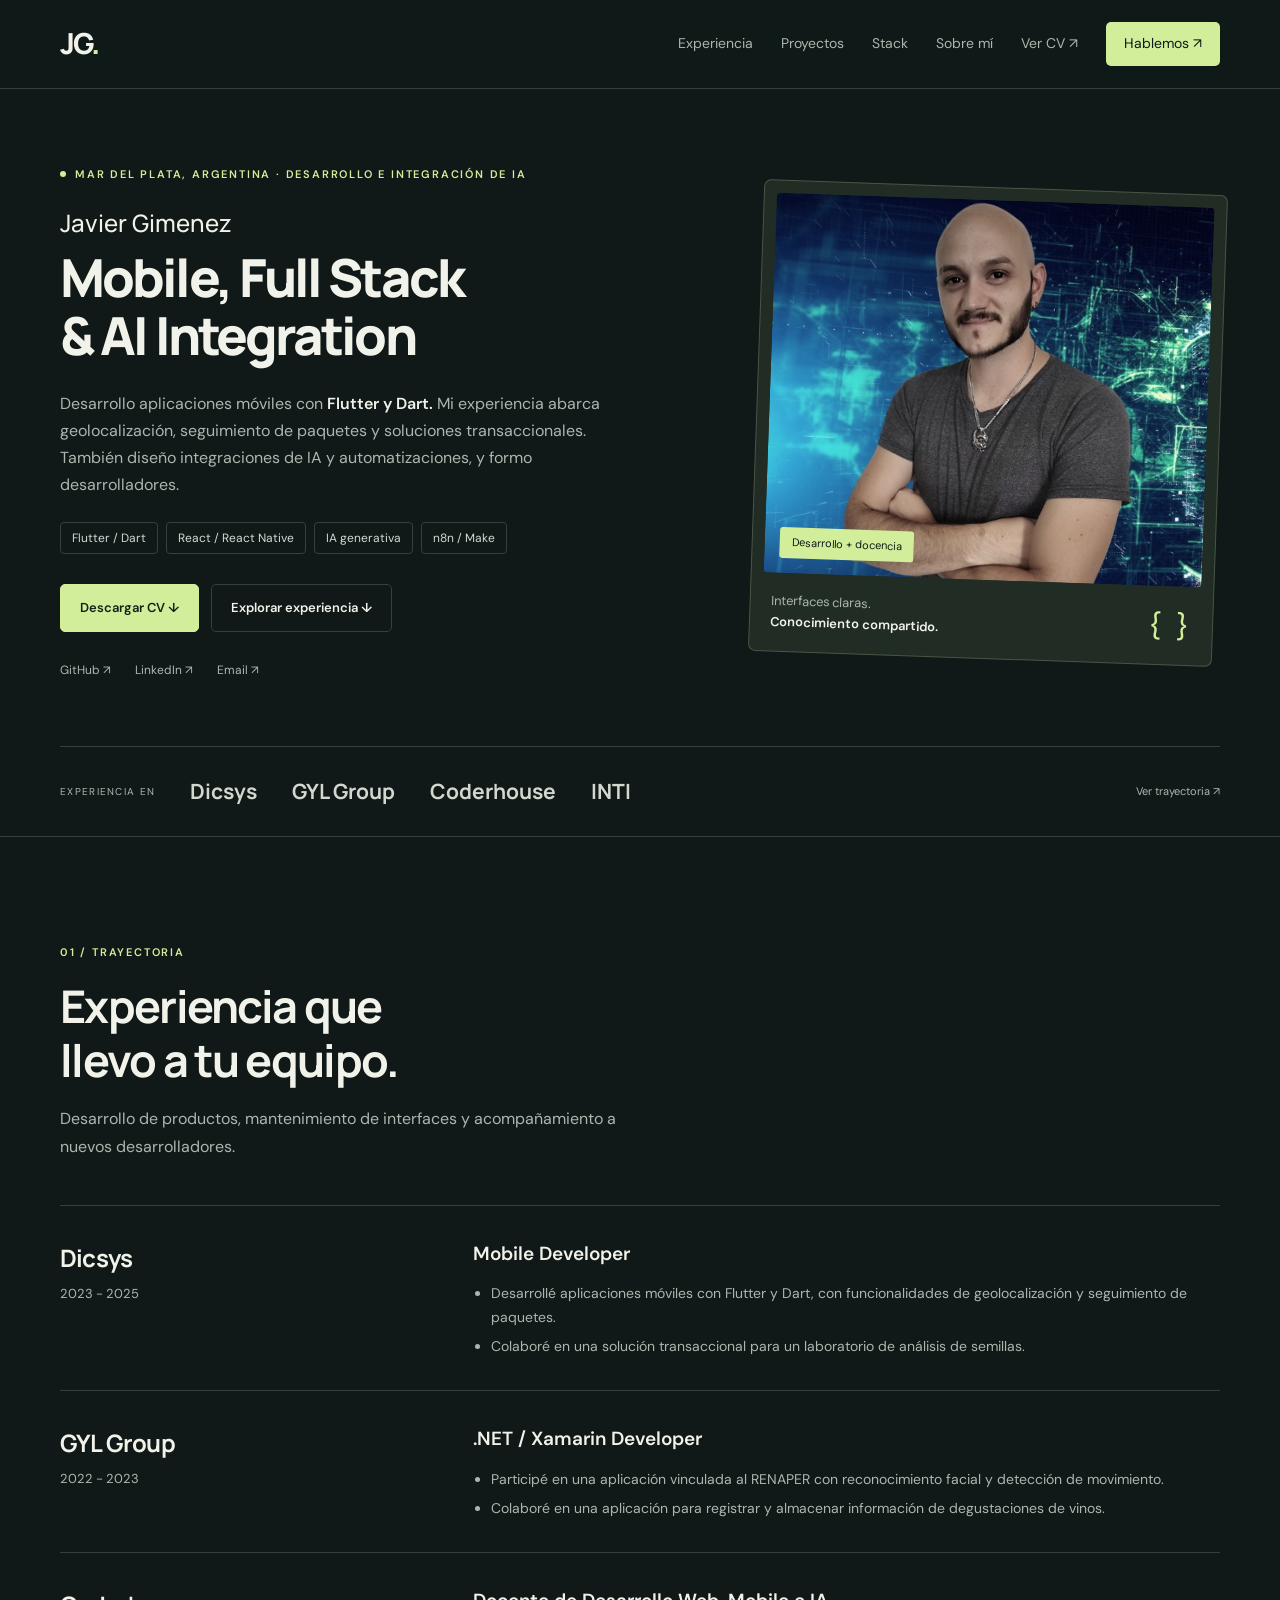
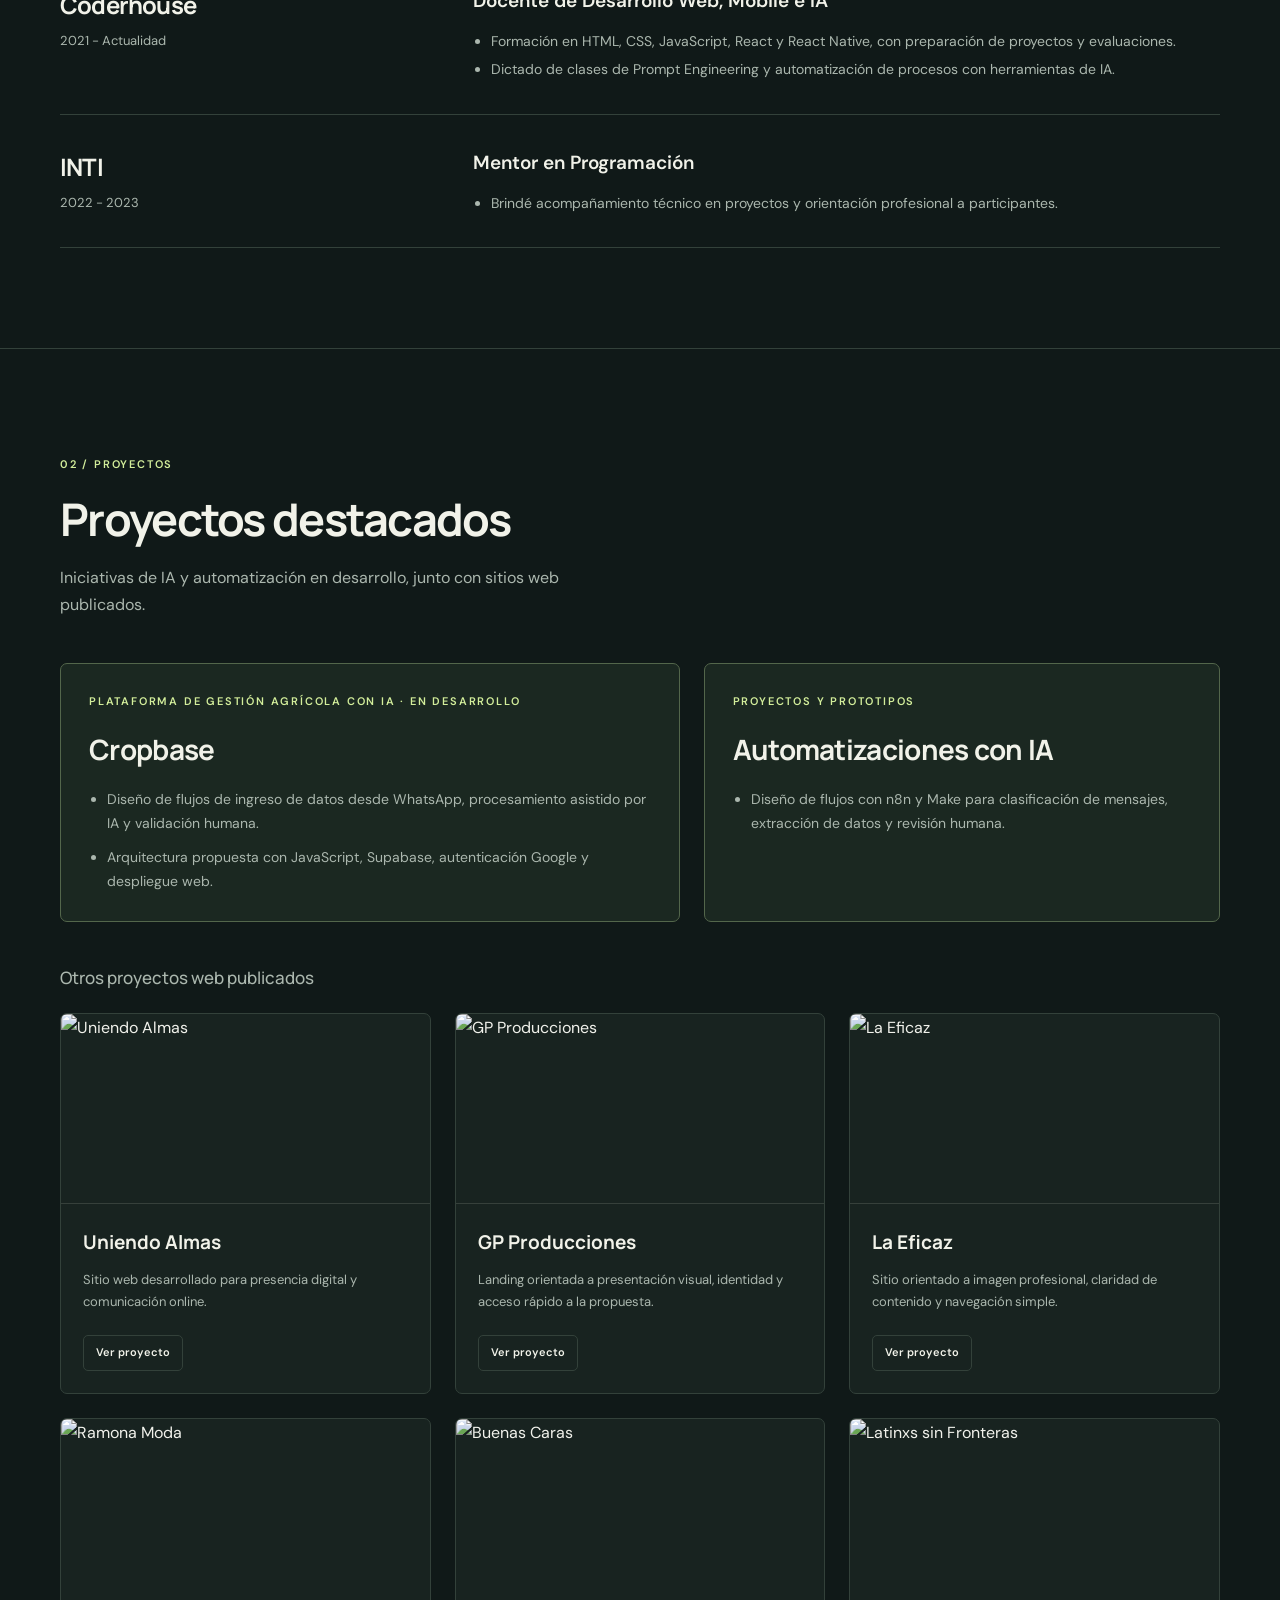
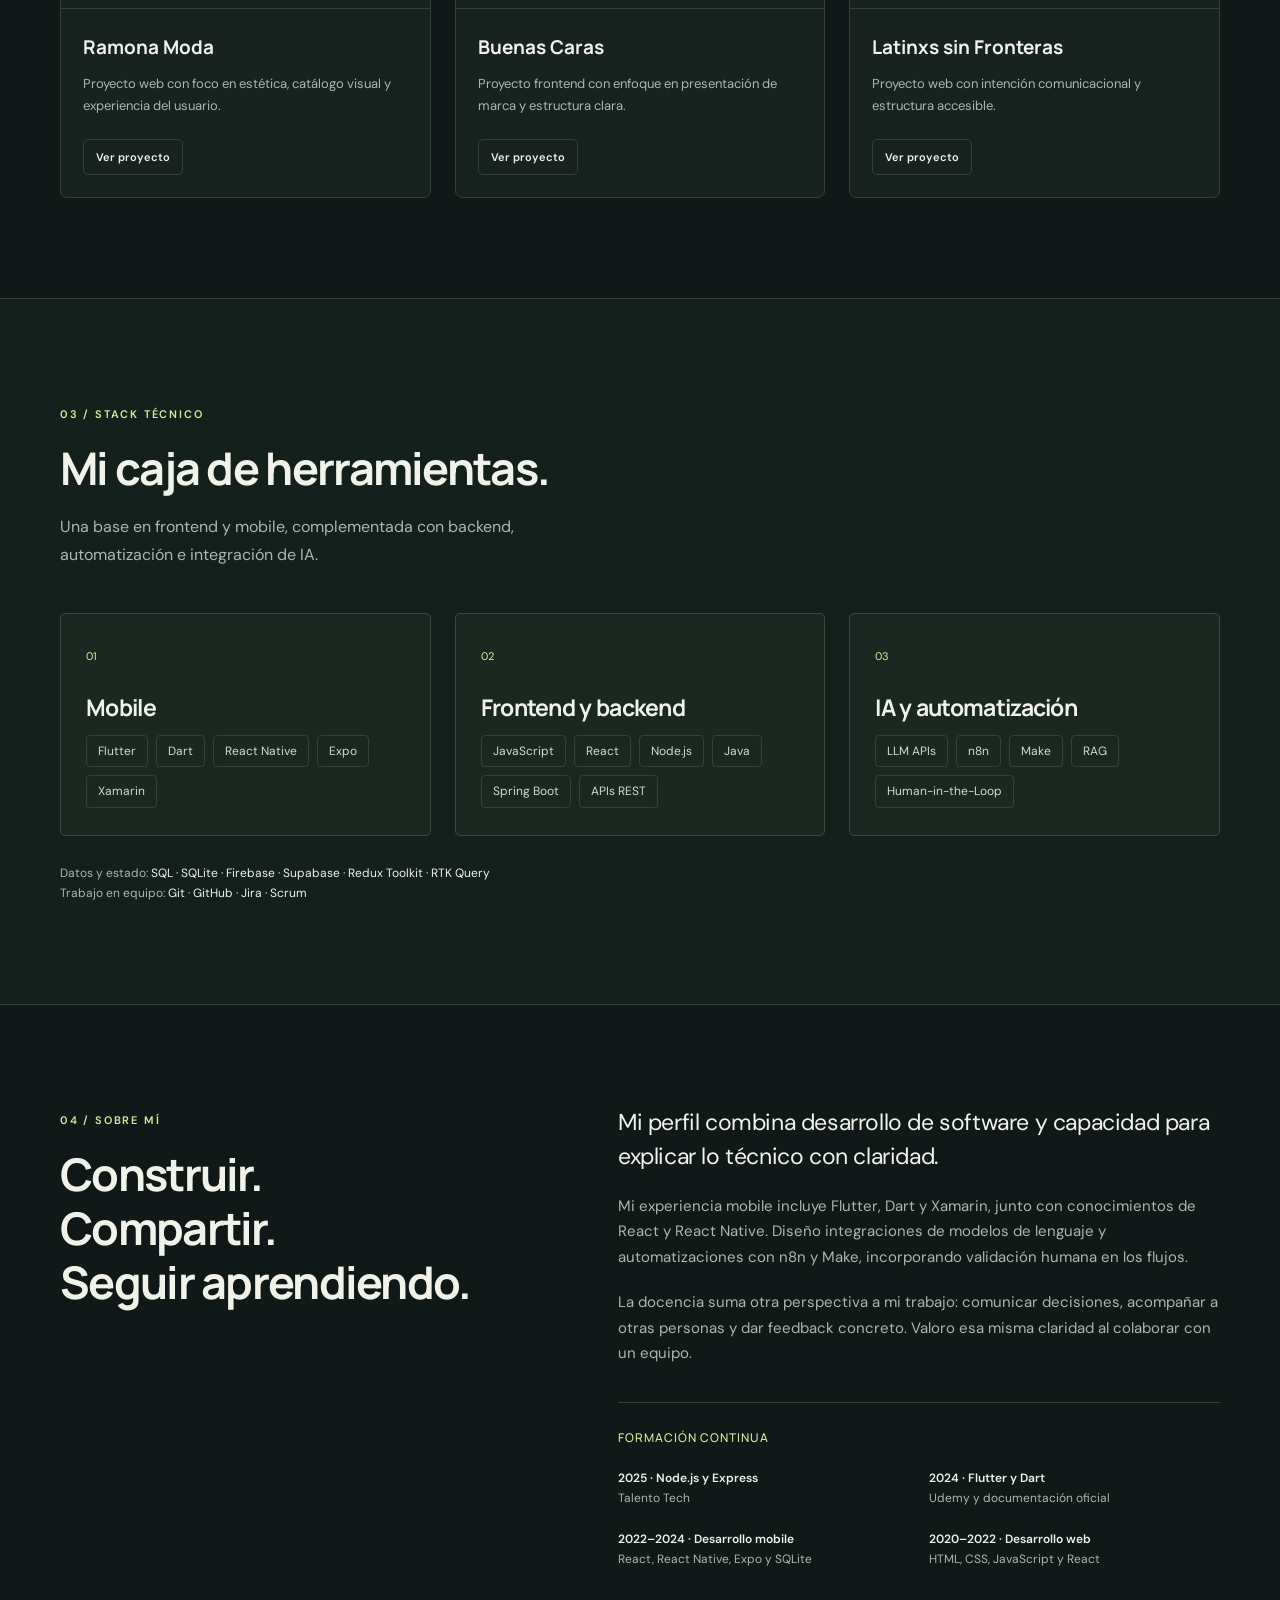
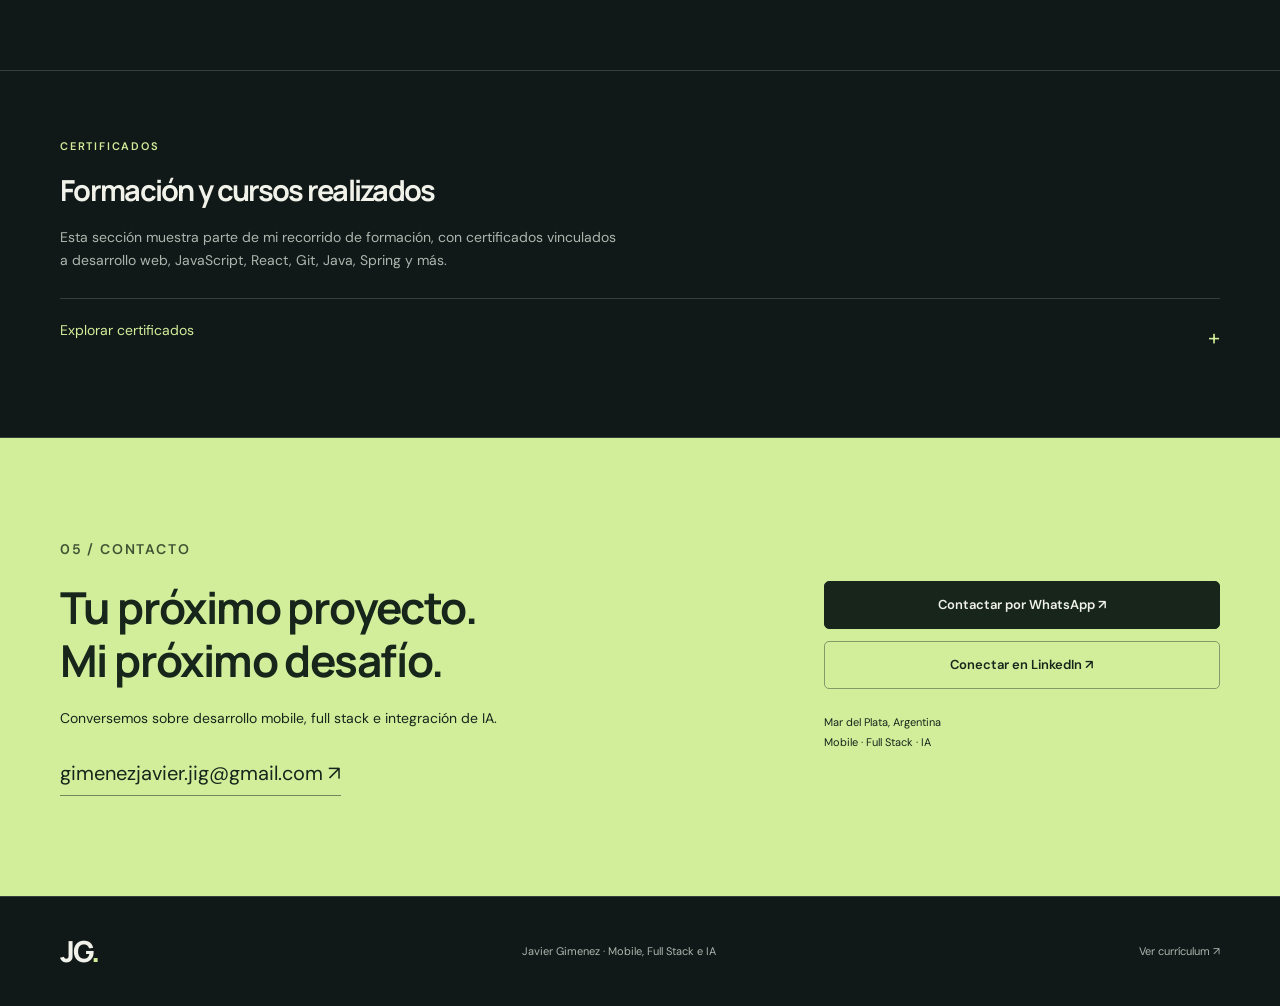
==== commit acd5d76c: "actualizacion noviembre 2026" ====
--- a/index.html
+++ b/index.html
@@ -1,381 +1,88 @@
-<!DOCTYPE html>
-<html lang="es">
-<head>
-  <meta charset="UTF-8" />
-  <meta name="viewport" content="width=device-width, initial-scale=1.0" />
-  <title>Javier Gimenez | Desarrollador Frontend & Mobile</title>
-  <meta
-    name="description"
-    content="Portfolio de Javier Gimenez, desarrollador frontend y mobile especializado en React, React Native y Flutter."
-  />
-  <link rel="preconnect" href="https://fonts.googleapis.com" />
-  <link rel="preconnect" href="https://fonts.gstatic.com" crossorigin />
-  <link rel="stylesheet" href="style.css">
-  <link
-    href="https://fonts.googleapis.com/css2?family=Inter:wght@400;500;600;700;800&display=swap"
-    rel="stylesheet"
-  />
-
-  
-</head>
-<body>
-
-  <header class="header">
-    <div class="container header-inner">
-      <a href="#inicio" class="logo">Javier<span>.</span></a>
-
-      <button class="menu-toggle" id="menuToggle" aria-label="Abrir menú">
-        ☰
-      </button>
-
-      <nav class="nav" id="nav">
-        <a href="#inicio">Inicio</a>
-        <a href="#sobre-mi">Sobre mí</a>
-        <a href="#skills">Skills</a>
-        <a href="#experiencia">Experiencia</a>
-        <a href="#portfolio">Portfolio</a>
-        <a href="#certificados">Certificados</a>
-        <a href="#contacto">Contacto</a>
-      </nav>
-    </div>
-  </header>
-
-  <main>
-    <section class="hero section" id="inicio">
-      <div class="container hero-grid">
-        <div class="hero-text">
-          <div class="section-title" style="margin-bottom: 22px;">
-            <span>Desarrollador Frontend & Mobile & IA</span>
-            <h1>
-              Construyo experiencias digitales
-              <span>modernas, funcionales y escalables</span>
-            </h1>
-            <p>
-              Soy Javier Gimenez, desarrollador con experiencia en React, React Native e IA Integration.
-              Me enfoco en crear productos claros, usables y bien estructurados, con atención
-              tanto al desarrollo como a la experiencia del usuario.
-            </p>
-          </div>
-
-          <div class="hero-tags">
-            <div class="tag">React</div>
-            <div class="tag">React Native</div>
-            <div class="tag">N8N</div>
-            <div class="tag">Prompt Engineer</div>
-            <div class="tag">Mobile Apps</div>
-            <div class="tag">Frontend</div>
-          </div>
-
-          <div class="hero-actions">
-            <a
-              href="https://api.whatsapp.com/send?phone=541156385296&text=Hola%20Javier,%20vi%20tu%20portfolio%20y%20quiero%20contactarte."
-              target="_blank"
-              class="btn btn-primary"
-            >
-              Contactarme por WhatsApp
-            </a>
-
-            <a
-              href="https://www.linkedin.com/in/javier-gimenez-jig/"
-              target="_blank"
-              class="btn btn-secondary"
-            >
-              Ver LinkedIn
-            </a>
-          </div>
+<!DOCTYPE html><html lang="es"><head><meta charset="UTF-8"><meta name="viewport" content="width=device-width, initial-scale=1"><meta name="theme-color" content="#101918"><link rel="icon" href="assets/img/favicon.png"><link rel="stylesheet" href="style.css"><title>Javier Gimenez | Mobile, Full Stack e IA</title><meta name="description" content="Javier Gimenez. Desarrollo mobile, full stack e integración de IA. Flutter, Dart, React y automatización. Experiencia en Dicsys, GYL Group, Coderhouse e INTI."></head><body>
+<a class="skip-link" href="#contenido">Saltar al contenido</a>
+<header class="header"><div class="container header-inner"><a href="#inicio" class="logo" aria-label="Javier Gimenez, inicio">JG<span>.</span></a><button class="menu-toggle" id="menuToggle" aria-label="Abrir menú" aria-expanded="false" aria-controls="nav">Menú ☰</button><nav class="nav" id="nav" aria-label="Navegación principal"><a href="#experiencia">Experiencia</a><a href="#portfolio">Proyectos</a><a href="#skills">Stack</a><a href="#sobre-mi">Sobre mí</a><a href="cv.html">Ver CV ↗</a><a href="#contacto" class="nav-contact">Hablemos ↗</a></nav></div></header>
+<main id="contenido"><section class="hero section" id="inicio"><div class="container hero-grid"><div class="hero-text"><p class="eyebrow"><i aria-hidden="true"></i>Mar del Plata, Argentina · Desarrollo e integración de IA</p><h1>Javier Gimenez<span>Mobile, Full Stack<br>& AI Integration</span></h1><p class="hero-description">Desarrollo aplicaciones móviles con <strong>Flutter y Dart.</strong> Mi experiencia abarca geolocalización, seguimiento de paquetes y soluciones transaccionales. También diseño integraciones de IA y automatizaciones, y formo desarrolladores.</p><div class="hero-tags"><span>Flutter / Dart</span><span>React / React Native</span><span>IA generativa</span><span>n8n / Make</span></div><div class="hero-actions"><a href="output/pdf/Javier_Gimenez_CV_2026.pdf" class="btn btn-primary" download>Descargar CV ↓</a><a href="#experiencia" class="btn btn-secondary">Explorar experiencia ↓</a></div><div class="hero-links"><a href="https://github.com/javierzlafe" target="_blank" rel="noopener noreferrer">GitHub ↗</a><a href="https://www.linkedin.com/in/javier-gimenez-jig/" target="_blank" rel="noopener noreferrer">LinkedIn ↗</a><a href="mailto:gimenezjavier.jig@gmail.com">Email ↗</a></div></div><aside class="hero-card"><div class="portrait-wrap"><img src="assets/img/perfil.jpeg" width="560" height="620" alt="Javier Gimenez" class="hero-image"><span class="portrait-label">Desarrollo + docencia</span></div><div class="portrait-caption"><span>Interfaces claras.<br><strong>Conocimiento compartido.</strong></span><span class="portrait-symbol" aria-hidden="true">{ }</span></div></aside></div><div class="container"><div class="experience-strip"><p>EXPERIENCIA EN</p><span>Dicsys</span><span>GYL Group</span><span>Coderhouse</span><span>INTI</span><a href="#experiencia">Ver trayectoria ↗</a></div></div></section>
+<section class="section" id="experiencia"><div class="container"><div class="section-title"><span>01 / Trayectoria</span><h2>Experiencia que<br>llevo a tu equipo.</h2><p>Desarrollo de productos, mantenimiento de interfaces y acompañamiento a nuevos desarrolladores.</p></div><div class="experience-list"><article class="experience-row"><div class="experience-company"><h3>Dicsys</h3><span>2023 - 2025</span></div><div><h4>Mobile Developer</h4><ul><li>Desarrollé aplicaciones móviles con Flutter y Dart, con funcionalidades de geolocalización y seguimiento de paquetes.</li><li>Colaboré en una solución transaccional para un laboratorio de análisis de semillas.</li></ul></div></article><article class="experience-row"><div class="experience-company"><h3>GYL Group</h3><span>2022 - 2023</span></div><div><h4>.NET / Xamarin Developer</h4><ul><li>Participé en una aplicación vinculada al RENAPER con reconocimiento facial y detección de movimiento.</li><li>Colaboré en una aplicación para registrar y almacenar información de degustaciones de vinos.</li></ul></div></article><article class="experience-row"><div class="experience-company"><h3>Coderhouse</h3><span>2021 - Actualidad</span></div><div><h4>Docente de Desarrollo Web, Mobile e IA</h4><ul><li>Formación en HTML, CSS, JavaScript, React y React Native, con preparación de proyectos y evaluaciones.</li><li>Dictado de clases de Prompt Engineering y automatización de procesos con herramientas de IA.</li></ul></div></article><article class="experience-row"><div class="experience-company"><h3>INTI</h3><span>2022 - 2023</span></div><div><h4>Mentor en Programación</h4><ul><li>Brindé acompañamiento técnico en proyectos y orientación profesional a participantes.</li></ul></div></article></div></div></section><section class="section" id="portfolio">
+      <div class="container">
+        <div class="section-title">
+          <span>02 / Proyectos</span>
+          <h2>Proyectos destacados</h2>
+          <p>
+            Iniciativas de IA y automatización en desarrollo, junto con sitios web publicados.
+          </p>
         </div>
 
-        <div class="hero-card glass">
-          <div class="hero-card-inner">
-            <img
-              src="assets/img/perfil.jpeg"
-              alt="Foto de Javier Gimenez"
-              class="hero-image"
-            />
-            <div class="hero-info">
-              <h3>Javier Gimenez</h3>
-              <p>Frontend Developer · Mobile Developer · Profesor</p>
-
-              <div class="socials">
-                <a href="https://github.com/javierzlafe" target="_blank">GitHub</a>
-                <a href="https://www.linkedin.com/in/javier-gimenez-jig/" target="_blank">LinkedIn</a>
-                <a href="mailto:gimenezjavier.jig@gmail.com">Email</a>
-              </div>
-            </div>
-          </div>
+        <div class="featured-projects"><article class="featured-project"><p class="eyebrow">Plataforma de gestión agrícola con IA · En desarrollo</p><h3>Cropbase</h3><ul><li>Diseño de flujos de ingreso de datos desde WhatsApp, procesamiento asistido por IA y validación humana.</li><li>Arquitectura propuesta con JavaScript, Supabase, autenticación Google y despliegue web.</li></ul></article><article class="featured-project"><p class="eyebrow">Proyectos y prototipos</p><h3>Automatizaciones con IA</h3><ul><li>Diseño de flujos con n8n y Make para clasificación de mensajes, extracción de datos y revisión humana.</li></ul></article></div><h3 class="project-group-title">Otros proyectos web publicados</h3><div class="projects-grid">
+          <article class="project-card glass">
+            <img loading="lazy" src="assets/img/uniendoalmas.jpg" alt="Uniendo Almas" class="project-image" />
+            <div class="project-content">
+              <h3>Uniendo Almas</h3>
+              <p>Sitio web desarrollado para presencia digital y comunicación online.</p>
+              <div class="project-actions">
+                <a href="https://www.uniendoalma.com/" target="_blank" rel="noopener noreferrer" class="btn btn-secondary">Ver proyecto</a>
+              </div>
+            </div>
+          </article>
+
+          <article class="project-card glass">
+            <img loading="lazy" src="assets/img/gp producciones2.jpg" alt="GP Producciones" class="project-image" />
+            <div class="project-content">
+              <h3>GP Producciones</h3>
+              <p>Landing orientada a presentación visual, identidad y acceso rápido a la propuesta.</p>
+              <div class="project-actions">
+                <a href="https://javierzlafe.github.io/GpProducciones/" target="_blank" rel="noopener noreferrer" class="btn btn-secondary">Ver proyecto</a>
+              </div>
+            </div>
+          </article>
+
+          <article class="project-card glass">
+            <img loading="lazy" src="assets/img/la eficaz.jpg" alt="La Eficaz" class="project-image" />
+            <div class="project-content">
+              <h3>La Eficaz</h3>
+              <p>Sitio orientado a imagen profesional, claridad de contenido y navegación simple.</p>
+              <div class="project-actions">
+                <a href="https://javierzlafe.github.io/LaEficaz/" target="_blank" rel="noopener noreferrer" class="btn btn-secondary">Ver proyecto</a>
+              </div>
+            </div>
+          </article>
+
+          <article class="project-card glass">
+            <img loading="lazy" src="assets/img/ramona.jpg" alt="Ramona Moda" class="project-image" />
+            <div class="project-content">
+              <h3>Ramona Moda</h3>
+              <p>Proyecto web con foco en estética, catálogo visual y experiencia del usuario.</p>
+              <div class="project-actions">
+                <a href="https://javierzlafe.github.io/RamonaStyle/" target="_blank" rel="noopener noreferrer" class="btn btn-secondary">Ver proyecto</a>
+              </div>
+            </div>
+          </article>
+
+          <article class="project-card glass">
+            <img loading="lazy" src="assets/img/buenas caras.jpg" alt="Buenas Caras" class="project-image" />
+            <div class="project-content">
+              <h3>Buenas Caras</h3>
+              <p>Proyecto frontend con enfoque en presentación de marca y estructura clara.</p>
+              <div class="project-actions">
+                <a href="https://javierzlafe.github.io/proyecto-coderhouse/" target="_blank" rel="noopener noreferrer" class="btn btn-secondary">Ver proyecto</a>
+              </div>
+            </div>
+          </article>
+
+          <article class="project-card glass">
+            <img loading="lazy" src="assets/img/latinos.jpg" alt="Latinxs sin Fronteras" class="project-image" />
+            <div class="project-content">
+              <h3>Latinxs sin Fronteras</h3>
+              <p>Proyecto web con intención comunicacional y estructura accesible.</p>
+              <div class="project-actions">
+                <a href="https://javierzlafe.github.io/latinos-sin-fronteras/" target="_blank" rel="noopener noreferrer" class="btn btn-secondary">Ver proyecto</a>
+              </div>
+            </div>
+          </article>
         </div>
       </div>
     </section>
-
-    <section class="section" id="sobre-mi">
-      <div class="container">
-        <div class="section-title">
-          <span>Sobre mí</span>
-          <h2>Perfil profesional</h2>
-          <p>
-            Trabajo en desarrollo frontend y mobile, participando en proyectos donde la calidad,
-            la claridad técnica y la experiencia del usuario son fundamentales.
-          </p>
-        </div>
-
-        <div class="about-grid">
-          <div class="card glass about-text">
-            <p>
-              Tengo experiencia en React, React Native (android/IOS) e Integracion de IA sobre proyectos funcionales o desde cero. 
-              Disfruto proponer soluciones concretas y construir productos digitales que
-              realmente aporten valor.
-            </p>
-            <p>
-              También me interesa mucho la parte didáctica y el trabajo colaborativo. Valoro los
-              equipos con buena comunicación, feedback constante y posibilidades reales de crecimiento.
-            </p>
-
-            <div class="info-grid">
-              <div class="info-item">
-                <small>Ubicación</small>
-                <strong>Mar del Plata, Argentina</strong>
-              </div>
-              <div class="info-item">
-                <small>Disponibilidad</small>
-                <strong>Full time</strong>
-              </div>
-              <div class="info-item">
-                <small>Email</small>
-                <strong>gimenezjavier.jig@gmail.com</strong>
-              </div>
-              <div class="info-item">
-                <small>Teléfono</small>
-                <strong>11 5638 5296</strong>
-              </div>
-            </div>
-          </div>
-
-          <div class="card glass about-values">
-            <p>
-              Busco proyectos donde pueda seguir creciendo profesionalmente, aportar desde una mirada
-              técnica sólida y participar en entornos donde se valore el aprendizaje continuo.
-            </p>
-            <p>
-              Lo que más valoro de una empresa es la posibilidad de crecimiento, un buen clima laboral,
-              la comunicación clara, el feedback y condiciones de trabajo alineadas con el valor del rol.
-            </p>
-            <p>
-              Mi perfil combina desarrollo, adaptabilidad, experiencia con alumnos y capacidad para trabajar
-              tanto de forma autónoma como en equipo.
-            </p>
-          </div>
-        </div>
-      </div>
-    </section>
-
-    <section class="section" id="skills">
-      <div class="container">
-        <div class="section-title">
-          <span>Skills</span>
-          <h2>Tecnologías y herramientas</h2>
-          <p>
-            A lo largo de mi recorrido fui consolidando una base fuerte en frontend y expandiéndome
-            hacia mobile, backend, integraciones IA y herramientas del ecosistema moderno.
-          </p>
-        </div>
-
-        <div class="skills-grid">
-          <div class="skill-card glass">
-            <h3>Frontend</h3>
-            <div class="skill-list">
-              <div class="skill-pill">HTML</div>
-              <div class="skill-pill">CSS</div>
-              <div class="skill-pill">JavaScript</div>
-              <div class="skill-pill">Bootstrap</div>
-              <div class="skill-pill">DOM</div>
-              <div class="skill-pill">JSX</div>
-              <div class="skill-pill">React</div>
-            </div>
-          </div>
-
-          <div class="skill-card glass">
-            <h3>Mobile & Frameworks</h3>
-            <div class="skill-list">
-              <div class="skill-pill">React Native</div>
-              <div class="skill-pill">Expo</div>
-              <div class="skill-pill">Flutter</div>
-              <div class="skill-pill">Dart</div>
-              <div class="skill-pill">Firebase</div>
-              <div class="skill-pill">Node.js</div>
-              <div class="skill-pill">Express</div>
-            </div>
-          </div>
-
-          <div class="skill-card glass">
-            <h3>Herramientas</h3>
-            <div class="skill-list">
-              <div class="skill-pill">Git</div>
-              <div class="skill-pill">GitHub</div>
-              <div class="skill-pill">GitLab</div>
-              <div class="skill-pill">Postman</div>
-              <div class="skill-pill">Jira</div>
-              <div class="skill-pill">SQL</div>
-              <div class="skill-pill">N8N</div>
-              <div class="skill-pill">Make</div>
-            </div>
-          </div>
-        </div>
-      </div>
-    </section>
-
-    <section class="section" id="experiencia">
-      <div class="container">
-        <div class="section-title">
-          <span>Experiencia</span>
-          <h2>Trayectoria laboral y formación</h2>
-          <p>
-            Experiencia en desarrollo, docencia y construcción de productos digitales para distintos contextos.
-          </p>
-        </div>
-
-        <div class="resume-grid">
-          <div class="timeline">
-            <div class="timeline-item glass">
-              <h3>Desarrollador Mobile</h3>
-              <span class="period">2023 - 2025 · Dicsys</span>
-              <ul>
-                <li>Desarrollo frontend y mobile.</li>
-                <li>Participación en productos transaccionales.</li>
-                <li>Trabajo sobre interfaces y experiencia de usuario.</li>
-              </ul>
-            </div>
-
-            <div class="timeline-item glass">
-              <h3>Desarrollador React</h3>
-              <span class="period">2022 - 2023 · G&L Group</span>
-              <ul>
-                <li>Desarrollo frontend y mobile.</li>
-                <li>Participación en integraciones y manejo de datos.</li>
-                <li>Trabajo sobre estructura, componentes y mantenimiento.</li>
-              </ul>
-            </div>
-
-            <div class="timeline-item glass">
-              <h3>Profesor de Desarrollo Frontend/Mobile</h3>
-              <span class="period">2021 - Presente · Coderhouse</span>
-              <ul>
-                <li>Coordinación de equipo de tutores.</li>
-                <li>Preparación de material y dictado de clases.</li>
-                <li>Corrección de proyectos finales y feedback personalizado.</li>
-              </ul>
-            </div>
-          </div>
-
-          <div class="timeline">
-            <div class="timeline-item glass">
-              <h3>Node.js, Express</h3>
-              <span class="period">2025 · Talento Tech</span>
-              <p>Formación enfocada en backend con Node.js y Express.</p>
-            </div>
-
-            <div class="timeline-item glass">
-              <h3>Flutter, Dart</h3>
-              <span class="period">2024 · Udemy y documentación oficial</span>
-              <p>Capacitación orientada al desarrollo mobile multiplataforma.</p>
-            </div>
-
-            <div class="timeline-item glass">
-              <h3>Mobile Developer</h3>
-              <span class="period">2022 - 2024</span>
-              <p>Formación en React, React Native, Expo y SQLite.</p>
-            </div>
-
-            <div class="timeline-item glass">
-              <h3>Desarrollador Web</h3>
-              <span class="period">2020 - 2022</span>
-              <p>Base de HTML, CSS, JavaScript y React.</p>
-            </div>
-          </div>
-        </div>
-      </div>
-    </section>
-
-    <section class="section" id="portfolio">
-      <div class="container">
-        <div class="section-title">
-          <span>Portfolio</span>
-          <h2>Proyectos destacados</h2>
-          <p>
-            Algunos trabajos y desarrollos realizados en distintos rubros y contextos.
-          </p>
-        </div>
-
-        <div class="projects-grid">
-          <article class="project-card glass">
-            <img src="assets/img/uniendoalmas.jpg" alt="Uniendo Almas" class="project-image" />
-            <div class="project-content">
-              <h3>Uniendo Almas</h3>
-              <p>Sitio web desarrollado para presencia digital y comunicación online.</p>
-              <div class="project-actions">
-                <a href="https://www.uniendoalma.com/" target="_blank" class="btn btn-secondary">Ver proyecto</a>
-              </div>
-            </div>
-          </article>
-
-          <article class="project-card glass">
-            <img src="assets/img/gp producciones2.jpg" alt="GP Producciones" class="project-image" />
-            <div class="project-content">
-              <h3>GP Producciones</h3>
-              <p>Landing orientada a presentación visual, identidad y acceso rápido a la propuesta.</p>
-              <div class="project-actions">
-                <a href="https://javierzlafe.github.io/GpProducciones/" target="_blank" class="btn btn-secondary">Ver proyecto</a>
-              </div>
-            </div>
-          </article>
-
-          <article class="project-card glass">
-            <img src="assets/img/la eficaz.jpg" alt="La Eficaz" class="project-image" />
-            <div class="project-content">
-              <h3>La Eficaz</h3>
-              <p>Sitio orientado a imagen profesional, claridad de contenido y navegación simple.</p>
-              <div class="project-actions">
-                <a href="https://javierzlafe.github.io/LaEficaz/" target="_blank" class="btn btn-secondary">Ver proyecto</a>
-              </div>
-            </div>
-          </article>
-
-          <article class="project-card glass">
-            <img src="assets/img/ramona.jpg" alt="Ramona Moda" class="project-image" />
-            <div class="project-content">
-              <h3>Ramona Moda</h3>
-              <p>Proyecto web con foco en estética, catálogo visual y experiencia del usuario.</p>
-              <div class="project-actions">
-                <a href="https://javierzlafe.github.io/RamonaStyle/" target="_blank" class="btn btn-secondary">Ver proyecto</a>
-              </div>
-            </div>
-          </article>
-
-          <article class="project-card glass">
-            <img src="assets/img/buenas caras.jpg" alt="Buenas Caras" class="project-image" />
-            <div class="project-content">
-              <h3>Buenas Caras</h3>
-              <p>Proyecto frontend con enfoque en presentación de marca y estructura clara.</p>
-              <div class="project-actions">
-                <a href="https://javierzlafe.github.io/proyecto-coderhouse/" target="_blank" class="btn btn-secondary">Ver proyecto</a>
-              </div>
-            </div>
-          </article>
-
-          <article class="project-card glass">
-            <img src="assets/img/latinos.jpg" alt="Latinxs sin Fronteras" class="project-image" />
-            <div class="project-content">
-              <h3>Latinxs sin Fronteras</h3>
-              <p>Proyecto web con intención comunicacional y estructura accesible.</p>
-              <div class="project-actions">
-                <a href="https://javierzlafe.github.io/latinos-sin-fronteras/" target="_blank" class="btn btn-secondary">Ver proyecto</a>
-              </div>
-            </div>
-          </article>
-        </div>
-      </div>
-    </section>
-
-    <section class="section" id="certificados">
+<section class="section stack-section" id="skills"><div class="container"><div class="section-title"><span>03 / Stack técnico</span><h2>Mi caja de herramientas.</h2><p>Una base en frontend y mobile, complementada con backend, automatización e integración de IA.</p></div><div class="skills-grid"><article class="skill-card"><small>01</small><h3>Mobile</h3><div class="skill-list"><span>Flutter</span><span>Dart</span><span>React Native</span><span>Expo</span><span>Xamarin</span></div></article><article class="skill-card"><small>02</small><h3>Frontend y backend</h3><div class="skill-list"><span>JavaScript</span><span>React</span><span>Node.js</span><span>Java</span><span>Spring Boot</span><span>APIs REST</span></div></article><article class="skill-card"><small>03</small><h3>IA y automatización</h3><div class="skill-list"><span>LLM APIs</span><span>n8n</span><span>Make</span><span>RAG</span><span>Human-in-the-Loop</span></div></article></div><p class="tools-note">Datos y estado: <strong>SQL · SQLite · Firebase · Supabase · Redux Toolkit · RTK Query</strong><br>Trabajo en equipo: <strong>Git · GitHub · Jira · Scrum</strong></p></div></section>
+<section class="section" id="sobre-mi"><div class="container about-grid"><div class="section-title"><span>04 / Sobre mí</span><h2>Construir.<br>Compartir.<br>Seguir aprendiendo.</h2></div><div class="about-text"><p class="about-lead">Mi perfil combina desarrollo de software y capacidad para explicar lo técnico con claridad.</p><p>Mi experiencia mobile incluye Flutter, Dart y Xamarin, junto con conocimientos de React y React Native. Diseño integraciones de modelos de lenguaje y automatizaciones con n8n y Make, incorporando validación humana en los flujos.</p><p>La docencia suma otra perspectiva a mi trabajo: comunicar decisiones, acompañar a otras personas y dar feedback concreto. Valoro esa misma claridad al colaborar con un equipo.</p><div class="formation"><h3>Formación continua</h3><p><strong>2025 · Node.js y Express</strong><br>Talento Tech</p><p><strong>2024 · Flutter y Dart</strong><br>Udemy y documentación oficial</p><p><strong>2022–2024 · Desarrollo mobile</strong><br>React, React Native, Expo y SQLite</p><p><strong>2020–2022 · Desarrollo web</strong><br>HTML, CSS, JavaScript y React</p></div></div></div></section><section class="section" id="certificados">
       <div class="container">
         <div class="section-title">
           <span>Certificados</span>
@@ -386,9 +93,9 @@
           </p>
         </div>
 
-        <div class="certificates-grid">
-          <article class="certificate-card glass">
-            <img src="assets/img/certificados/certificado j2se.jpg" alt="Certificado J2SE" class="certificate-image" />
+        <details><summary>Explorar certificados <span>+</span></summary><div class="certificates-grid">
+          <article class="certificate-card glass">
+            <img loading="lazy" src="assets/img/certificados/certificado j2se.jpg" alt="Certificado J2SE" class="certificate-image" />
             <div class="certificate-content">
               <h3>J2SE</h3>
               <p>Formación vinculada a fundamentos y desarrollo con Java.</p>
@@ -399,7 +106,7 @@
           </article>
 
           <article class="certificate-card glass">
-            <img src="assets/img/certificados/certificado-desarrolloWeb.png" alt="Certificado Desarrollo Web" class="certificate-image" />
+            <img loading="lazy" src="assets/img/certificados/certificado-desarrolloWeb.png" alt="Certificado Desarrollo Web" class="certificate-image" />
             <div class="certificate-content">
               <h3>Desarrollo Web</h3>
               <p>Base sólida en estructura, estilos y construcción de sitios web.</p>
@@ -410,7 +117,7 @@
           </article>
 
           <article class="certificate-card glass">
-            <img src="assets/img/certificados/certificado Reactjs.jpg" alt="Certificado React JS" class="certificate-image" />
+            <img loading="lazy" src="assets/img/certificados/certificado Reactjs.jpg" alt="Certificado React JS" class="certificate-image" />
             <div class="certificate-content">
               <h3>React JS</h3>
               <p>Capacitación en componentes, estado, props y arquitectura frontend moderna.</p>
@@ -421,7 +128,7 @@
           </article>
 
           <article class="certificate-card glass">
-            <img src="assets/img/certificados/certificado-gestionTiempoEficiencia.png" alt="Certificado Gestión del Tiempo" class="certificate-image" />
+            <img loading="lazy" src="assets/img/certificados/certificado-gestionTiempoEficiencia.png" alt="Certificado Gestión del Tiempo" class="certificate-image" />
             <div class="certificate-content">
               <h3>Gestión del Tiempo</h3>
               <p>Capacitación orientada a productividad personal y eficiencia laboral.</p>
@@ -432,7 +139,7 @@
           </article>
 
           <article class="certificate-card glass">
-            <img src="assets/img/certificados/certificado-JavaScript.png" alt="Certificado JavaScript" class="certificate-image" />
+            <img loading="lazy" src="assets/img/certificados/certificado-JavaScript.png" alt="Certificado JavaScript" class="certificate-image" />
             <div class="certificate-content">
               <h3>JavaScript</h3>
               <p>Formación en lógica, DOM, eventos y bases del desarrollo frontend dinámico.</p>
@@ -443,7 +150,7 @@
           </article>
 
           <article class="certificate-card glass">
-            <img src="assets/img/certificados/certificado java hibernate.jpg" alt="Certificado Java Hibernate" class="certificate-image" />
+            <img loading="lazy" src="assets/img/certificados/certificado java hibernate.jpg" alt="Certificado Java Hibernate" class="certificate-image" />
             <div class="certificate-content">
               <h3>Java Hibernate</h3>
               <p>Capacitación enfocada en persistencia de datos y trabajo con Java.</p>
@@ -454,7 +161,7 @@
           </article>
 
           <article class="certificate-card glass">
-            <img src="assets/img/certificados/desarrollo web 1.jpg" alt="Certificado Desarrollo Web 1" class="certificate-image" />
+            <img loading="lazy" src="assets/img/certificados/desarrollo web 1.jpg" alt="Certificado Desarrollo Web 1" class="certificate-image" />
             <div class="certificate-content">
               <h3>Desarrollo Web I</h3>
               <p>Primer tramo de formación técnica en maquetado y construcción web.</p>
@@ -465,7 +172,7 @@
           </article>
 
           <article class="certificate-card glass">
-            <img src="assets/img/certificados/certificado-git.jpg" alt="Certificado Git" class="certificate-image" />
+            <img loading="lazy" src="assets/img/certificados/certificado-git.jpg" alt="Certificado Git" class="certificate-image" />
             <div class="certificate-content">
               <h3>Git</h3>
               <p>Formación en control de versiones y trabajo colaborativo con repositorios.</p>
@@ -476,7 +183,7 @@
           </article>
 
           <article class="certificate-card glass">
-            <img src="assets/img/certificados/certificado-React-Coderhouse.png" alt="Certificado React Coderhouse" class="certificate-image" />
+            <img loading="lazy" src="assets/img/certificados/certificado-React-Coderhouse.png" alt="Certificado React Coderhouse" class="certificate-image" />
             <div class="certificate-content">
               <h3>React Coderhouse</h3>
               <p>Formación formal en React aplicada a proyectos web modernos.</p>
@@ -487,7 +194,7 @@
           </article>
 
           <article class="certificate-card glass">
-            <img src="assets/img/certificados/certificado-solucionesAgiles.png" alt="Certificado Soluciones Ágiles" class="certificate-image" />
+            <img loading="lazy" src="assets/img/certificados/certificado-solucionesAgiles.png" alt="Certificado Soluciones Ágiles" class="certificate-image" />
             <div class="certificate-content">
               <h3>Soluciones Ágiles</h3>
               <p>Capacitación vinculada a metodologías, mejora continua y trabajo en equipo.</p>
@@ -498,7 +205,7 @@
           </article>
 
           <article class="certificate-card glass">
-            <img src="assets/img/certificados/desarrollo we 2.jpg" alt="Certificado Desarrollo Web 2" class="certificate-image" />
+            <img loading="lazy" src="assets/img/certificados/desarrollo we 2.jpg" alt="Certificado Desarrollo Web 2" class="certificate-image" />
             <div class="certificate-content">
               <h3>Desarrollo Web II</h3>
               <p>Continuación del recorrido formativo en tecnologías de desarrollo web.</p>
@@ -509,7 +216,7 @@
           </article>
 
           <article class="certificate-card glass">
-            <img src="assets/img/certificados/Spring.jpg" alt="Certificado Spring" class="certificate-image" />
+            <img loading="lazy" src="assets/img/certificados/Spring.jpg" alt="Certificado Spring" class="certificate-image" />
             <div class="certificate-content">
               <h3>Spring</h3>
               <p>Capacitación en herramientas del ecosistema Java orientadas a backend.</p>
@@ -517,143 +224,5 @@
                 <button class="btn btn-secondary open-lightbox" data-image="assets/img/certificados/Spring.jpg">Ver certificado</button>
               </div>
             </div>
-          </article>
-        </div>
-      </div>
-    </section>
-
-    <section class="section" id="contacto">
-      <div class="container">
-        <div class="section-title">
-          <span>Contacto</span>
-          <h2>Hablemos</h2>
-          <p>
-            Si querés sumar un perfil frontend/mobile a tu equipo o conversar sobre un proyecto,
-            podés escribirme directamente.
-          </p>
-        </div>
-
-        <div class="contact-grid">
-          <div class="contact-box card glass">
-            <h3>Información de contacto</h3>
-            <p>
-              Estoy disponible para oportunidades laborales, colaboraciones y nuevos desafíos.
-            </p>
-
-            <div class="contact-list">
-              <div class="contact-item">
-                <small>Email</small>
-                <strong>
-                  <a href="mailto:gimenezjavier.jig@gmail.com">gimenezjavier.jig@gmail.com</a>
-                </strong>
-              </div>
-
-              <div class="contact-item">
-                <small>WhatsApp</small>
-                <strong>
-                  <a
-                    href="https://api.whatsapp.com/send?phone=541156385296&text=Hola%20Javier,%20vi%20tu%20portfolio%20y%20quiero%20hablar%20con%20vos."
-                    target="_blank"
-                  >
-                    11 5638 5296
-                  </a>
-                </strong>
-              </div>
-
-              <div class="contact-item">
-                <small>LinkedIn</small>
-                <strong>
-                  <a href="https://www.linkedin.com/in/javier-gimenez-jig/" target="_blank">
-                    Ver perfil profesional
-                  </a>
-                </strong>
-              </div>
-            </div>
-          </div>
-
-          <div class="contact-cta glass">
-            <h3 style="font-size: 1.8rem;">¿Buscás un desarrollador para sumar al equipo?</h3>
-            <p style="color: var(--muted);">
-              Puedo aportar experiencia en frontend, mobile, trabajo en equipo, enseñanza
-              y construcción de interfaces modernas con foco en resultados.
-            </p>
-
-            <a
-              href="https://api.whatsapp.com/send?phone=541156385296&text=Hola%20Javier,%20vi%20tu%20portfolio%20y%20quiero%20coordinar%20una%20charla."
-              target="_blank"
-              class="btn btn-primary"
-            >
-              Escribirme ahora
-            </a>
-          </div>
-        </div>
-      </div>
-    </section>
-  </main>
-
-  <footer class="footer">
-    <div class="container footer-inner">
-      <div>
-        <strong>Javier Gimenez</strong>
-        <p>Desarrollador Frontend & Mobile</p>
-      </div>
-
-      <div class="socials">
-        <a href="https://github.com/javierzlafe" target="_blank">GitHub</a>
-        <a href="https://www.linkedin.com/in/javier-gimenez-jig/" target="_blank">LinkedIn</a>
-        <a
-          href="https://api.whatsapp.com/send?phone=541156385296&text=Hola%20Javier,%20me%20comunico%20desde%20tu%20portfolio."
-          target="_blank"
-        >
-          WhatsApp
-        </a>
-      </div>
-    </div>
-  </footer>
-
-  <div class="lightbox" id="lightbox">
-    <button class="lightbox-close" id="lightboxClose">&times;</button>
-    <img src="" alt="Certificado ampliado" id="lightboxImage" />
-  </div>
-
-  <script>
-    const menuToggle = document.getElementById("menuToggle");
-    const nav = document.getElementById("nav");
-
-    menuToggle.addEventListener("click", () => {
-      nav.classList.toggle("show");
-    });
-
-    document.querySelectorAll(".nav a").forEach((link) => {
-      link.addEventListener("click", () => {
-        nav.classList.remove("show");
-      });
-    });
-
-    const lightbox = document.getElementById("lightbox");
-    const lightboxImage = document.getElementById("lightboxImage");
-    const lightboxClose = document.getElementById("lightboxClose");
-    const openButtons = document.querySelectorAll(".open-lightbox");
-
-    openButtons.forEach((button) => {
-      button.addEventListener("click", () => {
-        const imagePath = button.getAttribute("data-image");
-        lightboxImage.src = imagePath;
-        lightbox.classList.add("show");
-      });
-    });
-
-    lightboxClose.addEventListener("click", () => {
-      lightbox.classList.remove("show");
-      lightboxImage.src = "";
-    });
-
-    lightbox.addEventListener("click", (e) => {
-      if (e.target === lightbox) {
-        lightbox.classList.remove("show");
-        lightboxImage.src = "";
-      }
-    });
-  </script>
-</body>
-</html>+          </article></div></details></div></section>
+<section class="section contact-section" id="contacto"><div class="container contact-grid"><div><p class="eyebrow">05 / Contacto</p><h2>Tu próximo proyecto.<br>Mi próximo desafío.</h2><p>Conversemos sobre desarrollo mobile, full stack e integración de IA.</p><a href="mailto:gimenezjavier.jig@gmail.com" class="contact-email">gimenezjavier.jig@gmail.com ↗</a></div><div class="contact-side"><a class="btn btn-primary" href="https://api.whatsapp.com/send?phone=541156385296&text=Hola%20Javier,%20vi%20tu%20portfolio%20y%20quiero%20coordinar%20una%20charla." target="_blank" rel="noopener noreferrer">Contactar por WhatsApp ↗</a><a class="btn btn-secondary" href="https://www.linkedin.com/in/javier-gimenez-jig/" target="_blank" rel="noopener noreferrer">Conectar en LinkedIn ↗</a><p>Mar del Plata, Argentina<br>Mobile · Full Stack · IA</p></div></div></section></main><footer class="footer"><div class="container footer-inner"><a href="#inicio" class="logo">JG<span>.</span></a><p>Javier Gimenez · Mobile, Full Stack e IA</p><a href="cv.html">Ver currículum ↗</a></div></footer><dialog class="lightbox" id="lightbox" aria-label="Certificado ampliado"><button class="lightbox-close" id="lightboxClose" aria-label="Cerrar certificado">×</button><img loading="lazy" alt="Certificado ampliado" id="lightboxImage"></dialog><script src="portfolio.js" defer></script></body></html>
--- a/style.css
+++ b/style.css
@@ -1,627 +1,13 @@
-
-    * {
-      margin: 0;
-      padding: 0;
-      box-sizing: border-box;
-    }
-
-    :root {
-      --bg: #0b1020;
-      --bg-soft: #121a30;
-      --card: rgba(255, 255, 255, 0.06);
-      --card-border: rgba(255, 255, 255, 0.12);
-      --text: #f5f7fb;
-      --muted: #b7bfd1;
-      --primary: #6ea8fe;
-      --primary-strong: #4f8cff;
-      --accent: #7ef0c2;
-      --shadow: 0 20px 50px rgba(0, 0, 0, 0.28);
-      --radius-lg: 24px;
-      --radius-md: 18px;
-      --radius-sm: 14px;
-      --max-width: 1200px;
-    }
-
-    html {
-      scroll-behavior: smooth;
-    }
-
-    body {
-      font-family: "Inter", sans-serif;
-      background:
-        radial-gradient(circle at top left, rgba(79, 140, 255, 0.18), transparent 28%),
-        radial-gradient(circle at top right, rgba(126, 240, 194, 0.12), transparent 25%),
-        linear-gradient(180deg, #07101f 0%, #0b1020 100%);
-      color: var(--text);
-      line-height: 1.6;
-    }
-
-    a {
-      text-decoration: none;
-      color: inherit;
-    }
-
-    img {
-      max-width: 100%;
-      display: block;
-    }
-
-    .container {
-      width: min(100% - 32px, var(--max-width));
-      margin: 0 auto;
-    }
-
-    .section {
-      padding: 90px 0;
-    }
-
-    .section-title {
-      max-width: 780px;
-      margin-bottom: 42px;
-    }
-
-    .section-title span {
-      display: inline-block;
-      font-size: 0.9rem;
-      font-weight: 700;
-      color: var(--accent);
-      letter-spacing: 0.08em;
-      text-transform: uppercase;
-      margin-bottom: 10px;
-    }
-
-    .section-title h2 {
-      font-size: clamp(2rem, 4vw, 3rem);
-      line-height: 1.1;
-      margin-bottom: 14px;
-    }
-
-    .section-title p {
-      color: var(--muted);
-      font-size: 1.02rem;
-    }
-
-    .glass {
-      background: var(--card);
-      border: 1px solid var(--card-border);
-      backdrop-filter: blur(14px);
-      -webkit-backdrop-filter: blur(14px);
-      box-shadow: var(--shadow);
-    }
-
-    .header {
-      position: sticky;
-      top: 0;
-      z-index: 1000;
-      background: rgba(7, 12, 24, 0.72);
-      backdrop-filter: blur(16px);
-      border-bottom: 1px solid rgba(255, 255, 255, 0.06);
-    }
-
-    .header-inner {
-      min-height: 78px;
-      display: flex;
-      align-items: center;
-      justify-content: space-between;
-      gap: 20px;
-    }
-
-    .logo {
-      font-size: 1.1rem;
-      font-weight: 800;
-      letter-spacing: 0.02em;
-    }
-
-    .logo span {
-      color: var(--accent);
-    }
-
-    .nav {
-      display: flex;
-      align-items: center;
-      gap: 20px;
-    }
-
-    .nav a {
-      color: var(--muted);
-      font-weight: 500;
-      transition: 0.25s;
-    }
-
-    .nav a:hover {
-      color: var(--text);
-    }
-
-    .btn {
-      display: inline-flex;
-      align-items: center;
-      justify-content: center;
-      gap: 10px;
-      min-height: 48px;
-      padding: 0 20px;
-      border-radius: 999px;
-      font-weight: 700;
-      transition: 0.25s;
-      border: 1px solid transparent;
-      cursor: pointer;
-    }
-
-    .btn-primary {
-      background: linear-gradient(135deg, var(--primary), var(--primary-strong));
-      color: white;
-      box-shadow: 0 12px 28px rgba(79, 140, 255, 0.28);
-    }
-
-    .btn-primary:hover {
-      transform: translateY(-2px);
-      box-shadow: 0 18px 34px rgba(79, 140, 255, 0.36);
-    }
-
-    .btn-secondary {
-      background: rgba(255, 255, 255, 0.06);
-      border-color: rgba(255, 255, 255, 0.1);
-      color: white;
-    }
-
-    .btn-secondary:hover {
-      background: rgba(255, 255, 255, 0.1);
-      transform: translateY(-2px);
-    }
-
-    .hero {
-      padding: 90px 0 60px;
-    }
-
-    .hero-grid {
-      display: grid;
-      grid-template-columns: 1.2fr 0.8fr;
-      align-items: center;
-      gap: 34px;
-    }
-
-    .hero-text h1 {
-      font-size: clamp(2.5rem, 5vw, 4.8rem);
-      line-height: 0.98;
-      margin-bottom: 18px;
-    }
-
-    .hero-text h1 span {
-      color: var(--accent);
-    }
-
-    .hero-text p {
-      max-width: 700px;
-      color: var(--muted);
-      font-size: 1.08rem;
-      margin-bottom: 28px;
-    }
-
-    .hero-tags {
-      display: flex;
-      flex-wrap: wrap;
-      gap: 12px;
-      margin-bottom: 28px;
-    }
-
-    .tag {
-      padding: 10px 14px;
-      border-radius: 999px;
-      background: rgba(255, 255, 255, 0.06);
-      border: 1px solid rgba(255, 255, 255, 0.09);
-      color: var(--text);
-      font-size: 0.95rem;
-      font-weight: 600;
-    }
-
-    .hero-actions {
-      display: flex;
-      flex-wrap: wrap;
-      gap: 14px;
-    }
-
-    .hero-card {
-      padding: 24px;
-      border-radius: var(--radius-lg);
-      position: relative;
-      overflow: hidden;
-    }
-
-    .hero-card::before {
-      content: "";
-      position: absolute;
-      inset: -2px;
-      background: linear-gradient(135deg, rgba(110, 168, 254, 0.35), rgba(126, 240, 194, 0.18));
-      z-index: 0;
-      opacity: 0.5;
-    }
-
-    .hero-card-inner {
-      position: relative;
-      z-index: 1;
-      border-radius: calc(var(--radius-lg) - 2px);
-      overflow: hidden;
-      background: rgba(9, 14, 28, 0.92);
-      border: 1px solid rgba(255, 255, 255, 0.08);
-    }
-
-    .hero-image {
-      aspect-ratio: 1 / 1.1;
-      object-fit: cover;
-      width: 100%;
-    }
-
-    .hero-info {
-      padding: 18px;
-    }
-
-    .hero-info h3 {
-      font-size: 1.3rem;
-      margin-bottom: 6px;
-    }
-
-    .hero-info p {
-      color: var(--muted);
-      margin-bottom: 14px;
-    }
-
-    .socials {
-      display: flex;
-      gap: 12px;
-      flex-wrap: wrap;
-    }
-
-    .socials a {
-      min-width: 44px;
-      height: 44px;
-      border-radius: 12px;
-      display: inline-flex;
-      align-items: center;
-      justify-content: center;
-      background: rgba(255, 255, 255, 0.06);
-      border: 1px solid rgba(255, 255, 255, 0.08);
-      color: white;
-      font-size: 0.95rem;
-      font-weight: 700;
-      transition: 0.25s;
-      padding: 0 14px;
-    }
-
-    .socials a:hover {
-      transform: translateY(-2px);
-      background: rgba(255, 255, 255, 0.12);
-    }
-
-    .about-grid {
-      display: grid;
-      grid-template-columns: 1fr 1fr;
-      gap: 24px;
-    }
-
-    .card {
-      border-radius: var(--radius-lg);
-      padding: 28px;
-    }
-
-    .about-text p,
-    .about-values p {
-      color: var(--muted);
-    }
-
-    .about-text p + p,
-    .about-values p + p {
-      margin-top: 14px;
-    }
-
-    .info-grid {
-      display: grid;
-      grid-template-columns: repeat(2, 1fr);
-      gap: 14px;
-      margin-top: 22px;
-    }
-
-    .info-item {
-      padding: 16px;
-      border-radius: var(--radius-md);
-      background: rgba(255, 255, 255, 0.04);
-      border: 1px solid rgba(255, 255, 255, 0.08);
-    }
-
-    .info-item small {
-      display: block;
-      color: var(--accent);
-      font-weight: 700;
-      margin-bottom: 6px;
-      text-transform: uppercase;
-      letter-spacing: 0.04em;
-    }
-
-    .info-item strong {
-      font-size: 1rem;
-      color: var(--text);
-    }
-
-    .skills-grid {
-      display: grid;
-      grid-template-columns: repeat(3, 1fr);
-      gap: 18px;
-    }
-
-    .skill-card {
-      padding: 22px;
-      border-radius: var(--radius-md);
-    }
-
-    .skill-card h3 {
-      margin-bottom: 12px;
-      font-size: 1.08rem;
-    }
-
-    .skill-list {
-      display: flex;
-      flex-wrap: wrap;
-      gap: 10px;
-    }
-
-    .skill-pill {
-      padding: 10px 12px;
-      border-radius: 999px;
-      background: rgba(255, 255, 255, 0.05);
-      border: 1px solid rgba(255, 255, 255, 0.08);
-      color: var(--muted);
-      font-weight: 600;
-      font-size: 0.94rem;
-    }
-
-    .resume-grid {
-      display: grid;
-      grid-template-columns: 1fr 1fr;
-      gap: 24px;
-    }
-
-    .timeline {
-      display: flex;
-      flex-direction: column;
-      gap: 18px;
-    }
-
-    .timeline-item {
-      padding: 22px;
-      border-radius: var(--radius-md);
-      position: relative;
-    }
-
-    .timeline-item h3 {
-      font-size: 1.05rem;
-      margin-bottom: 6px;
-    }
-
-    .timeline-item .period {
-      display: inline-block;
-      color: var(--accent);
-      font-weight: 700;
-      margin-bottom: 10px;
-      font-size: 0.92rem;
-    }
-
-    .timeline-item p,
-    .timeline-item li {
-      color: var(--muted);
-    }
-
-    .timeline-item ul {
-      padding-left: 18px;
-      margin-top: 10px;
-    }
-
-    .projects-grid,
-    .certificates-grid {
-      display: grid;
-      grid-template-columns: repeat(3, 1fr);
-      gap: 20px;
-    }
-
-    .project-card,
-    .certificate-card {
-      overflow: hidden;
-      border-radius: var(--radius-lg);
-      transition: 0.25s;
-    }
-
-    .project-card:hover,
-    .certificate-card:hover {
-      transform: translateY(-6px);
-    }
-
-    .project-image,
-    .certificate-image {
-      width: 100%;
-      height: 220px;
-      object-fit: cover;
-      display: block;
-    }
-
-    .project-content,
-    .certificate-content {
-      padding: 20px;
-    }
-
-    .project-content h3,
-    .certificate-content h3 {
-      font-size: 1.1rem;
-      margin-bottom: 8px;
-    }
-
-    .project-content p,
-    .certificate-content p {
-      color: var(--muted);
-      margin-bottom: 16px;
-    }
-
-    .project-actions,
-    .certificate-actions {
-      display: flex;
-      gap: 12px;
-      flex-wrap: wrap;
-    }
-
-    .contact-grid {
-      display: grid;
-      grid-template-columns: 0.95fr 1.05fr;
-      gap: 24px;
-    }
-
-    .contact-box h3 {
-      font-size: 1.4rem;
-      margin-bottom: 10px;
-    }
-
-    .contact-box p {
-      color: var(--muted);
-      margin-bottom: 20px;
-    }
-
-    .contact-list {
-      display: grid;
-      gap: 14px;
-    }
-
-    .contact-item {
-      padding: 18px;
-      border-radius: var(--radius-md);
-      background: rgba(255, 255, 255, 0.04);
-      border: 1px solid rgba(255, 255, 255, 0.08);
-    }
-
-    .contact-item small {
-      display: block;
-      color: var(--accent);
-      font-weight: 700;
-      margin-bottom: 6px;
-      text-transform: uppercase;
-      letter-spacing: 0.05em;
-    }
-
-    .contact-cta {
-      display: flex;
-      flex-direction: column;
-      justify-content: center;
-      gap: 16px;
-      padding: 28px;
-      border-radius: var(--radius-lg);
-    }
-
-    .footer {
-      padding: 34px 0 50px;
-      border-top: 1px solid rgba(255, 255, 255, 0.07);
-    }
-
-    .footer-inner {
-      display: flex;
-      justify-content: space-between;
-      align-items: center;
-      gap: 20px;
-      flex-wrap: wrap;
-    }
-
-    .footer p {
-      color: var(--muted);
-    }
-
-    .menu-toggle {
-      display: none;
-      background: transparent;
-      border: none;
-      color: white;
-      font-size: 1.8rem;
-      cursor: pointer;
-    }
-
-    .lightbox {
-      position: fixed;
-      inset: 0;
-      background: rgba(0, 0, 0, 0.88);
-      display: none;
-      align-items: center;
-      justify-content: center;
-      padding: 20px;
-      z-index: 2000;
-    }
-
-    .lightbox.show {
-      display: flex;
-    }
-
-    .lightbox img {
-      max-width: 95%;
-      max-height: 90vh;
-      border-radius: 16px;
-      box-shadow: 0 20px 60px rgba(0, 0, 0, 0.5);
-    }
-
-    .lightbox-close {
-      position: absolute;
-      top: 20px;
-      right: 24px;
-      font-size: 2rem;
-      color: white;
-      background: transparent;
-      border: none;
-      cursor: pointer;
-    }
-
-    @media (max-width: 1024px) {
-      .hero-grid,
-      .about-grid,
-      .resume-grid,
-      .contact-grid,
-      .skills-grid,
-      .projects-grid,
-      .certificates-grid {
-        grid-template-columns: 1fr;
-      }
-    }
-
-    @media (max-width: 768px) {
-      .menu-toggle {
-        display: block;
-      }
-
-      .nav {
-        position: absolute;
-        top: 78px;
-        left: 0;
-        right: 0;
-        display: none;
-        flex-direction: column;
-        gap: 16px;
-        padding: 20px;
-        background: rgba(7, 12, 24, 0.98);
-        border-bottom: 1px solid rgba(255, 255, 255, 0.06);
-      }
-
-      .nav.show {
-        display: flex;
-      }
-
-      .info-grid {
-        grid-template-columns: 1fr;
-      }
-
-      .section {
-        padding: 72px 0;
-      }
-
-      .hero {
-        padding-top: 60px;
-      }
-
-      .hero-actions {
-        flex-direction: column;
-        align-items: stretch;
-      }
-
-      .btn {
-        width: 100%;
-      }
-    }
- +@import url('https://fonts.googleapis.com/css2?family=DM+Sans:wght@400;500;600;700&family=Manrope:wght@400;500;600;700;800&display=swap');
+:root{--bg:#101918;--panel:#182320;--text:#f1f2e9;--muted:#abb7ae;--accent:#d3ee9b;--line:#33413a;color-scheme:dark}
+*{box-sizing:border-box;margin:0;padding:0}html{scroll-behavior:smooth;scroll-padding-top:100px}body{background:var(--bg);color:var(--text);font-family:'DM Sans',sans-serif;font-size:16px;line-height:1.7}h1,h2,h3,.logo{font-family:Manrope,sans-serif}a{color:inherit;text-decoration:none}button{font:inherit}img{max-width:100%;display:block}strong{font-weight:600;color:var(--text)}a,button,summary{touch-action:manipulation}a:focus-visible,button:focus-visible,summary:focus-visible{outline:2px solid var(--accent);outline-offset:5px}.container{width:min(calc(100% - 64px),1160px);margin-inline:auto}.section{padding:100px 0;border-bottom:1px solid var(--line)}.skip-link{position:fixed;top:-100px;left:16px;padding:12px;background:var(--accent);color:var(--bg);z-index:200}.skip-link:focus{top:12px}.header{position:sticky;top:0;background:rgba(16,25,24,.96);border-bottom:1px solid var(--line);z-index:10}.header-inner{height:88px;display:flex;align-items:center;justify-content:space-between}.logo{font-size:29px;font-weight:800;letter-spacing:-2px}.logo span{color:var(--accent)}.nav{display:flex;align-items:center;gap:28px;font-size:14px}.nav a{color:var(--muted)}.nav a:hover,.hero-links a:hover{color:var(--accent)}.nav .nav-contact{padding:10px 18px;background:var(--accent);color:var(--bg);border-radius:5px}.menu-toggle{display:none}
+.hero{padding:76px 0 0}.hero-grid{display:grid;grid-template-columns:1.35fr 1fr;gap:70px;align-items:center}.eyebrow,.section-title>span{font-size:11px;text-transform:uppercase;letter-spacing:1.8px;font-weight:600;color:var(--accent)}.eyebrow{display:flex;align-items:center;gap:9px}.eyebrow i{width:6px;height:6px;flex-shrink:0;background:var(--accent);border-radius:50%}.hero h1{font-size:24px;font-weight:500;line-height:1.2;margin:25px 0}.hero h1>span{display:block;font-size:clamp(38px,4.5vw,62px);font-weight:800;letter-spacing:-2.9px;margin-top:12px;line-height:1.1}.hero-description{font-size:16px;max-width:550px;color:var(--muted)}.hero-tags{display:flex;flex-wrap:wrap;gap:8px;margin:23px 0 30px}.hero-tags span,.skill-list span{font-size:12px;border:1px solid var(--line);padding:5px 11px;border-radius:4px;color:#d1dbd1}.hero-actions{display:flex;flex-wrap:wrap;gap:12px}.btn{min-height:46px;display:inline-flex;align-items:center;justify-content:center;gap:18px;font-size:13px;font-weight:600;padding:12px 19px;border:1px solid var(--line);border-radius:5px;cursor:pointer;transition:background .2s,color .2s}.btn-primary{background:var(--accent);border-color:var(--accent);color:#162018}.btn-primary:hover{background:#e2f7b9}.btn-secondary{background:transparent;color:var(--text)}.btn-secondary:hover{background:#2c3931}.hero-links{display:flex;gap:24px;margin-top:28px;font-size:12px;color:var(--muted)}.hero-card{border:1px solid #485645;padding:12px;background:#202c24;transform:rotate(2deg);border-radius:7px}.portrait-wrap{position:relative;overflow:hidden;border-radius:4px}.hero-image{width:100%;height:380px;object-fit:cover;object-position:center 30%;filter:saturate(.65)}.portrait-label{position:absolute;left:15px;bottom:15px;background:var(--accent);color:var(--bg);font-size:11px;padding:6px 12px;border-radius:3px}.portrait-caption{display:flex;justify-content:space-between;align-items:center;padding:15px 8px 3px;font-size:13px;color:var(--muted);line-height:1.6}.portrait-symbol{font-size:30px;letter-spacing:4px;color:var(--accent)}.experience-strip{margin-top:65px;display:flex;align-items:center;gap:54px;border-top:1px solid var(--line);padding:27px 0}.experience-strip p{font-size:10px;letter-spacing:1.3px;color:var(--muted)}.experience-strip>span{font-family:Manrope,sans-serif;font-size:21px;font-weight:700;color:#d1d8ce}.experience-strip>a{font-size:11px;color:var(--muted);margin-left:auto}
+.section-title{max-width:670px;margin-bottom:45px}.section-title h2{font-size:clamp(31px,3.8vw,45px);line-height:1.2;letter-spacing:-1.7px;margin:15px 0 18px}.section-title p{color:var(--muted);max-width:560px}.experience-list{border-top:1px solid var(--line)}.experience-row{display:grid;grid-template-columns:1fr 2fr;gap:40px;border-bottom:1px solid var(--line);padding:32px 0}.experience-company h3{font-size:24px;letter-spacing:-.8px}.experience-company>span{font-size:13px;color:var(--muted)}.experience-row h4{font-size:19px;font-weight:600;margin-bottom:12px}.experience-row ul{color:var(--muted);padding-left:18px;font-size:14px}.experience-row li+li{margin-top:5px}.work-label{font-size:11px;color:var(--accent);margin-top:17px}.projects-grid{display:grid;grid-template-columns:repeat(3,1fr);gap:24px}.project-card{border:1px solid var(--line);border-radius:7px;overflow:hidden;background:var(--panel);display:flex;flex-direction:column}.project-image{width:100%;height:190px;object-fit:cover;border-bottom:1px solid var(--line);transition:filter .2s;filter:saturate(.7)}.project-card:hover .project-image{filter:saturate(1)}.project-content{padding:22px;display:flex;flex-direction:column;flex:1}.project-content h3{font-size:19px;margin-bottom:10px}.project-content p{font-size:13px;color:var(--muted);margin-bottom:22px}.project-actions{margin-top:auto}.project-actions .btn{min-height:36px;padding:7px 12px;font-size:11px}
+.stack-section{background:#14201b}.skills-grid{display:grid;grid-template-columns:repeat(3,1fr);gap:24px}.skill-card{padding:27px 25px;background:#1b2821;border:1px solid #3b4b3b;border-radius:5px}.skill-card small{font-size:11px;color:var(--accent)}.skill-card h3{font-size:23px;margin:20px 0 8px;letter-spacing:-.7px}.skill-card p{font-size:13px;color:var(--muted);margin-bottom:25px}.skill-list{display:flex;flex-wrap:wrap;gap:8px}.tools-note{margin-top:27px;font-size:12px;color:var(--muted)}.tools-note strong{font-weight:400}.about-grid{display:grid;grid-template-columns:1fr 1.3fr;gap:95px}.about-text{color:var(--muted);font-size:15px}.about-text p+p{margin-top:20px}.about-text .about-lead{font-size:23px;color:var(--text);line-height:1.5;letter-spacing:-.4px}.formation{margin-top:35px;border-top:1px solid var(--line);padding-top:25px;display:grid;grid-template-columns:1fr 1fr;gap:20px;font-size:12px}.formation h3{grid-column:1/-1;color:var(--accent);font-size:12px;font-weight:500;text-transform:uppercase;letter-spacing:1px}.formation p+p{margin:0}
+#certificados{padding-top:60px;padding-bottom:60px}#certificados .section-title h2{font-size:29px}#certificados .section-title{margin-bottom:25px}#certificados .section-title p{font-size:14px}details{border-top:1px solid var(--line)}summary{display:flex;justify-content:space-between;cursor:pointer;padding:20px 0;color:var(--accent);font-size:14px;list-style:none}summary::-webkit-details-marker{display:none}summary span{font-size:22px}details[open] summary span{transform:rotate(45deg)}.certificates-grid{display:grid;grid-template-columns:repeat(3,1fr);gap:20px;padding-top:12px}.certificate-card{border:1px solid var(--line);border-radius:5px;overflow:hidden}.certificate-image{width:100%;height:170px;object-fit:contain;background:#e7e7e0}.certificate-content{padding:20px}.certificate-content h3{font-size:16px}.certificate-content p{font-size:12px;color:var(--muted);margin:10px 0 17px}.certificate-actions .btn{font-size:11px;min-height:36px;padding:7px 12px}
+.contact-section{background:#d3ee9b;color:#17251b}.contact-grid{display:grid;grid-template-columns:1.8fr 1fr;gap:50px;align-items:center}.contact-section .eyebrow{color:#405333}.contact-section h2{font-size:clamp(31px,3.5vw,44px);letter-spacing:-1.6px;line-height:1.2;margin:20px 0}.contact-section p{font-size:14px}.contact-email{display:inline-block;margin-top:25px;font-size:clamp(13px,1.7vw,20px);border-bottom:1px solid #73865c;padding-bottom:5px;overflow-wrap:anywhere}.contact-side{display:flex;flex-direction:column;gap:12px}.contact-side .btn-primary{color:var(--text);background:#17251b;border-color:#17251b}.contact-side .btn-primary:hover{background:#324533}.contact-side .btn-secondary{color:#17251b;border-color:#829969}.contact-side .btn-secondary:hover{background:#c3dc91}.contact-side>p{font-size:11px;line-height:1.8;margin-top:12px}.footer{padding:30px 0}.footer-inner{display:flex;justify-content:space-between;align-items:center;gap:20px}.footer p,.footer-inner>a:last-child{font-size:11px;color:var(--muted)}.lightbox{position:fixed;inset:0;width:100vw;height:100dvh;max-width:none;max-height:none;background:transparent;border:0;padding:60px 24px;color:var(--text);margin:auto}.lightbox[open]{display:flex;align-items:center;justify-content:center}.lightbox::backdrop{background:rgba(0,0,0,.92)}.lightbox img{max-width:100%;max-height:100%;object-fit:contain}.lightbox-close{position:absolute;top:10px;right:20px;font-size:35px;background:transparent;border:0;color:white;cursor:pointer;width:44px;height:44px}
+@media(min-width:1400px){.hero{padding-top:95px}.hero-image{height:430px}}@media(max-width:1000px){.hero-grid{gap:35px}.nav{gap:18px}.hero h1>span{font-size:46px}.experience-strip{gap:30px}.projects-grid{grid-template-columns:repeat(2,1fr)}.about-grid{gap:40px}.contact-grid{gap:30px}.hero-image{height:360px}}
+@media(max-width:760px){.container{width:calc(100% - 40px)}.header-inner{height:72px}.menu-toggle{display:flex;gap:12px;align-items:center;color:var(--text);background:none;border:1px solid var(--line);padding:7px 12px;border-radius:4px;font-size:12px}.nav{display:none;position:absolute;top:72px;left:0;right:0;padding:24px;background:var(--bg);border-bottom:1px solid var(--line);align-items:stretch;gap:18px}.nav.show{display:flex;flex-direction:column}.nav-contact{text-align:center}.hero{padding-top:44px}.hero-grid{grid-template-columns:1fr;gap:42px}.hero h1>span{font-size:clamp(38px,9.3vw,62px);letter-spacing:-1.9px}.hero-description{font-size:15px}.eyebrow{font-size:9px;letter-spacing:.8px}.hero-card{max-width:420px;width:calc(100% - 12px);justify-self:center}.hero-image{height:350px}.hero-links{gap:28px}.experience-strip{margin-top:45px;gap:18px;flex-wrap:wrap;padding:24px 0}.experience-strip p{width:100%}.experience-strip>span{font-size:17px}.experience-strip>a{display:none}.section{padding:64px 0}.hero{padding-bottom:0}.section-title h2{font-size:34px}.section-title p{font-size:14px}.experience-row{grid-template-columns:1fr;gap:15px;padding:28px 0}.experience-company{display:flex;justify-content:space-between;align-items:baseline;gap:12px}.experience-company h3{font-size:22px}.experience-row h4{font-size:17px}.projects-grid{gap:17px}.project-content{padding:17px}.project-content h3{font-size:17px}.project-image{height:150px}.skills-grid{grid-template-columns:1fr}.skill-card{padding:24px}.skill-card h3{margin-top:10px}.skill-card p{margin-bottom:17px}.about-grid{grid-template-columns:1fr;gap:0}.about-text .about-lead{font-size:21px}.certificates-grid{grid-template-columns:repeat(2,1fr)}.contact-grid{grid-template-columns:1fr;gap:32px}.contact-email{font-size:16px}.footer-inner{flex-wrap:wrap}.footer p{order:3;width:100%}.section-title{margin-bottom:30px}.hero-actions{gap:10px}.hero-actions .btn{padding:11px 14px;gap:10px;font-size:12px}}
+@media(max-width:420px){.projects-grid,.certificates-grid{grid-template-columns:1fr}.project-image{height:200px}.hero-image{height:320px}.formation{grid-template-columns:1fr}.hero h1>span{font-size:37px}.contact-email{font-size:14px}}
+@media(prefers-reduced-motion:reduce){html{scroll-behavior:auto}*,*::before,*::after{transition:none!important;animation:none!important}}
+.featured-projects{display:grid;grid-template-columns:1.2fr 1fr;gap:24px;margin-bottom:42px}.featured-project{border:1px solid #53664b;background:#1b2821;border-radius:7px;padding:28px}.featured-project h3{font-size:28px;letter-spacing:-.7px;margin:15px 0}.featured-project ul{padding-left:18px;color:var(--muted);font-size:14px}.featured-project li+li{margin-top:10px}.project-group-title{font-size:17px;margin:0 0 20px;color:var(--muted);font-weight:500}.experience-strip{gap:35px;flex-wrap:wrap}.hero h1>span{font-size:clamp(37px,4.1vw,56px)}@media(max-width:760px){.featured-projects{grid-template-columns:1fr;gap:17px}.featured-project{padding:23px}.featured-project h3{font-size:25px}.hero h1>span{font-size:clamp(32px,8vw,48px);letter-spacing:-1.6px}.experience-strip{gap:20px}.experience-strip p{width:100%}}
